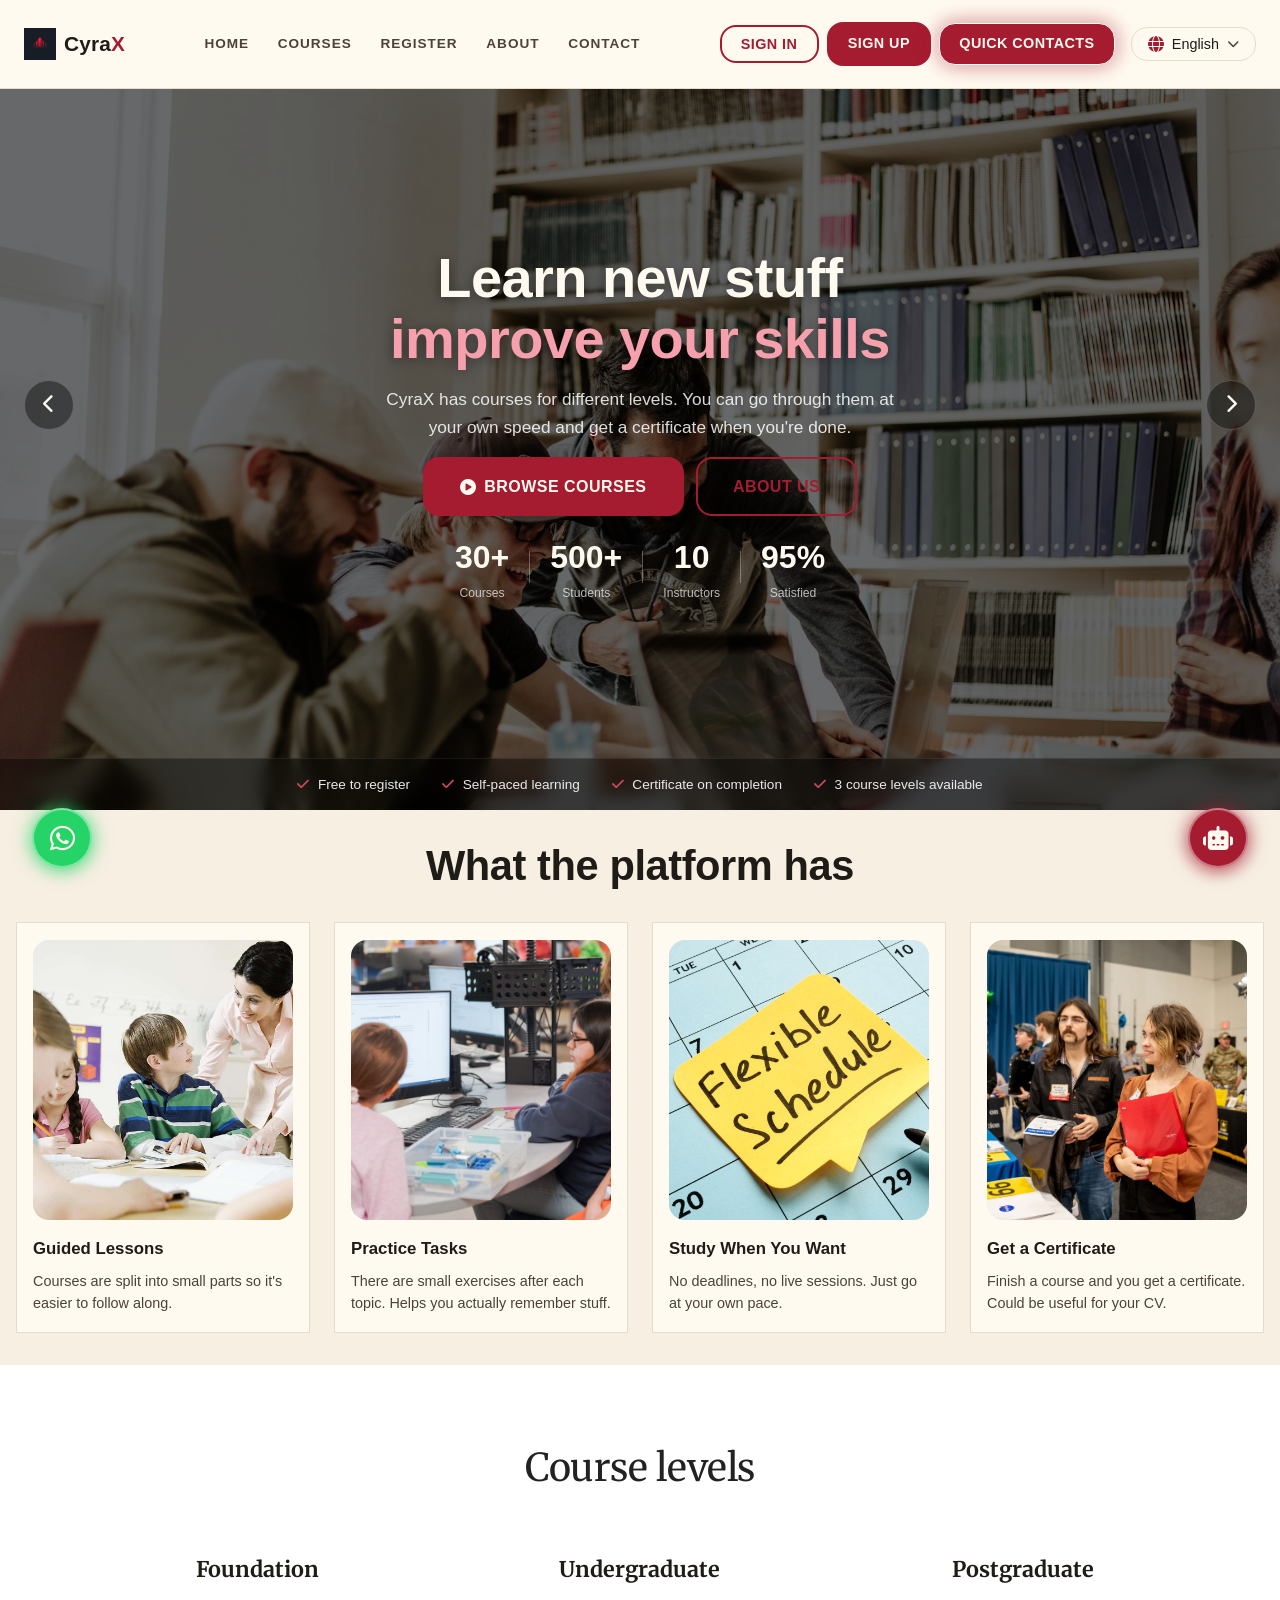
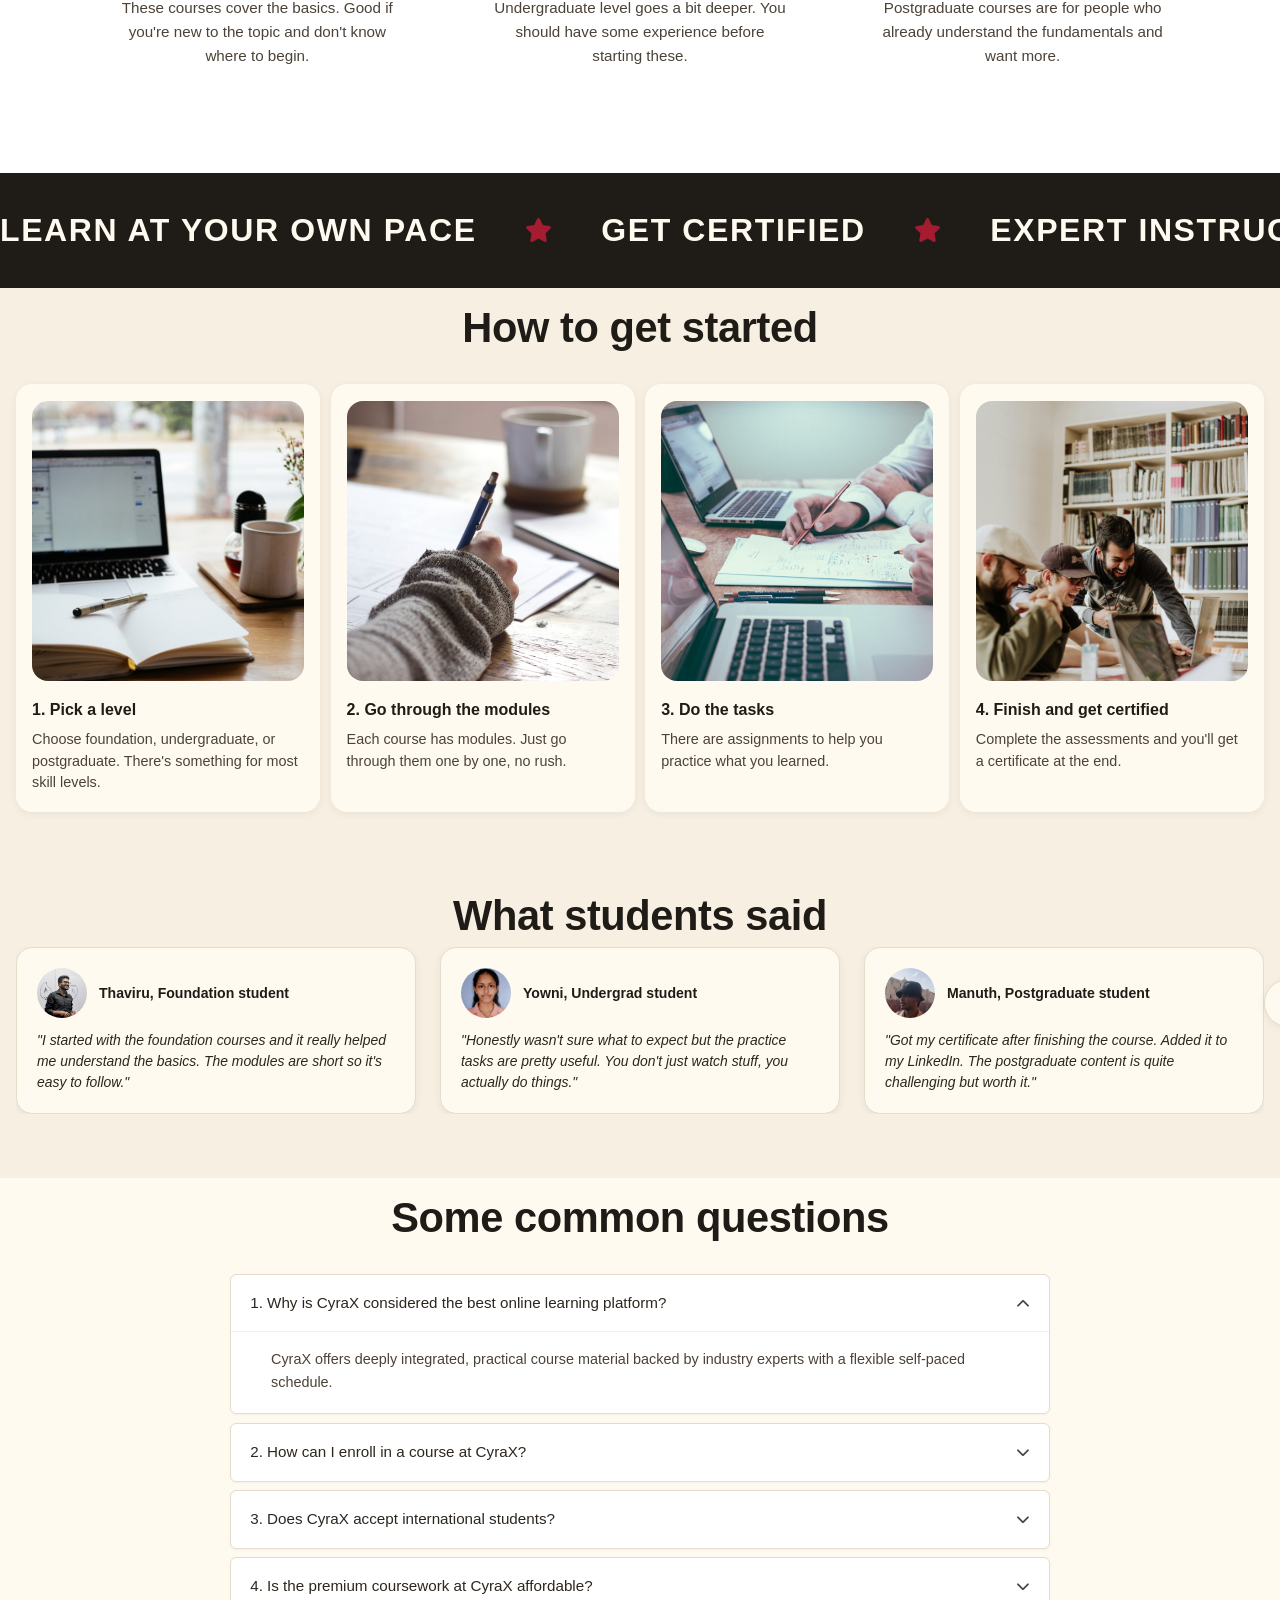
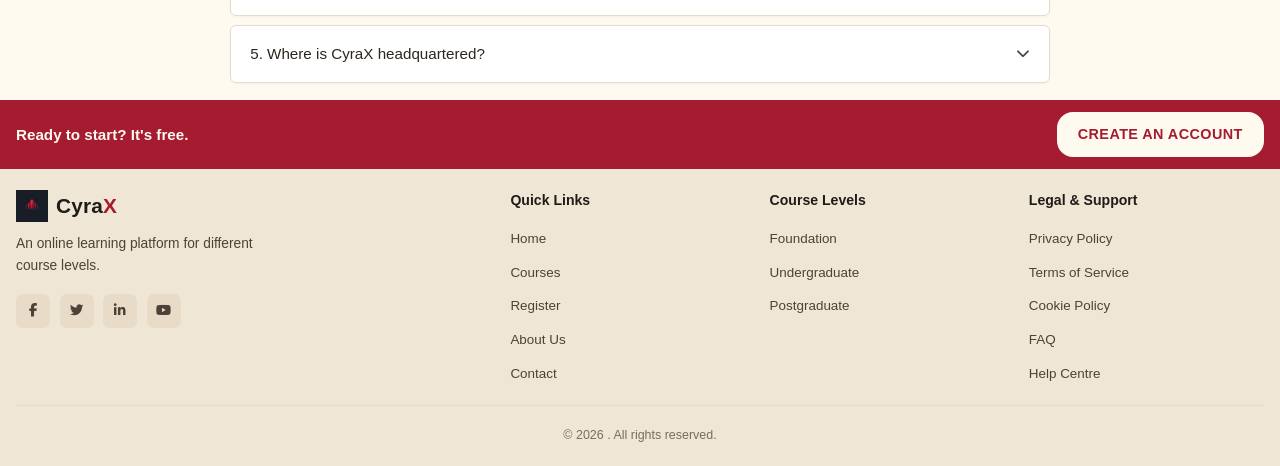
==== index.html @ 79cbbe80 "editing the site" ====
<!DOCTYPE html>
<html lang="en">

<head>
  <meta charset="UTF-8" />
  <meta name="viewport" content="width=device-width, initial-scale=1.0" />
  <title>CyraX Home</title>
  <link rel="icon" type="image/png" href="assets/logo.png" />
  <link rel="stylesheet" href="css/global.css" />
  <link rel="stylesheet" href="css/pages.css" />
  <link rel="stylesheet" href="css/components.css" />
  <link rel="preconnect" href="https://fonts.googleapis.com" />
  <link rel="preconnect" href="https://fonts.gstatic.com" crossorigin />
  <link
    href="https://fonts.googleapis.com/css2?family=Inter:wght@300;400;500;600;700;800&family=Merriweather:wght@400;700;900&display=swap"
    rel="stylesheet" />
  <link rel="stylesheet" href="https://cdnjs.cloudflare.com/ajax/libs/font-awesome/6.5.0/css/all.min.css" />
</head>

<body>


  <header class="crx-navbar" id="navbar">
    <div class="crx-nav-container">
      <a href="index.html" class="crx-nav-logo">
        <span class="crx-logo-icon"><i class="fas fa-graduation-cap"></i></span>
        <span class="crx-logo-text">Cyra<span class="crx-logo-accent">X</span></span>
      </a>
      <nav class="crx-nav-links" id="navLinks">
        <a href="index.html" class="crx-nav-link crx-active">Home</a>
        <div class="crx-nav-dropdown">
          <a href="courses.html" class="crx-nav-link">Courses</a>
          <div class="crx-nav-dropdown-menu" aria-label="Courses menu">
            <a href="courses.html" class="crx-nav-dropdown-item">Data Analytics Foundation</a>
            <a href="courses.html" class="crx-nav-dropdown-item">Programming Basics</a>
            <a href="courses.html" class="crx-nav-dropdown-item">Web Development Essentials</a>
            <a href="courses.html" class="crx-nav-dropdown-item">Database Systems</a>
            <a href="courses.html" class="crx-nav-dropdown-item">Software Engineering</a>
            <a href="courses.html" class="crx-nav-dropdown-item">Machine Learning Fundamentals</a>
            <a href="courses.html" class="crx-nav-dropdown-item">Cloud Computing</a>
            <a href="courses.html" class="crx-nav-dropdown-item">Cybersecurity Principles</a>
            <a href="courses.html" class="crx-nav-dropdown-item">UI/UX Design Basics</a>
            <a href="courses.html" class="crx-nav-dropdown-item">Research Methods</a>
          </div>
        </div>
        <a href="register.html" class="crx-nav-link">Register</a>
        <a href="about.html" class="crx-nav-link">About</a>
        <a href="contact.html" class="crx-nav-link">Contact</a>
      </nav>
      <div class="crx-nav-auth">
        <button class="crx-btn crx-btn-outline" id="signInBtn">Sign In</button>
        <a href="register.html" class="crx-btn crx-btn-primary">Sign Up</a>
        <a href="contact.html" class="crx-btn crx-btn-glow">Quick Contacts</a>
      </div>

      <!-- Language Selector -->
      <div class="crx-language-selector">
        <button class="crx-language-toggle" id="languageToggle" aria-label="Select language">
          <i class="fas fa-globe"></i>
          <span class="crx-language-text">English</span>
          <i class="fas fa-chevron-down"></i>
        </button>
        <div class="crx-language-dropdown" id="languageDropdown">
          <a href="#" class="crx-language-option crx-language-active" data-lang="en">
            <span>English</span>
          </a>
          <a href="#" class="crx-language-option" data-lang="si">
            <span>සිංහල (Sinhala)</span>
          </a>
          <a href="#" class="crx-language-option" data-lang="ta">
            <span>தமிழ் (Tamil)</span>
          </a>
        </div>
      </div>

      <button class="crx-hamburger" id="hamburger" aria-label="Toggle navigation">
        <span></span><span></span><span></span>
      </button>
    </div>
  </header>


  <section class="crx-hero" id="home">
    <div class="crx-hero-carousel" id="heroCarousel">
      <!-- Slide 1 -->
      <div class="crx-hero-slide">
        <div class="crx-hero-banner-photo" aria-label="Students learning banner">
          <img src="assets/hero-students-learning.jpg"
            alt="Students learning together" />
        </div>
        <div class="crx-hero-body">
          <div class="crx-hero-content">
            <h1 class="crx-hero-title">
              Learn new stuff<br />
              <span class="crx-hero-highlight">improve your skills</span>
            </h1>
            <p class="crx-hero-subtitle">
              CyraX has courses for different levels. You can go through them at your own speed and get a certificate
              when
              you're done.
            </p>
            <div class="crx-hero-buttons">
              <a href="courses.html" class="crx-btn crx-btn-primary crx-btn-large">
                <i class="fas fa-play-circle"></i> Browse Courses
              </a>
              <a href="about.html" class="crx-btn crx-btn-outline crx-btn-large">
                About Us
              </a>
            </div>
            <div class="crx-hero-stats">
              <div class="crx-stat-item">
                <strong>30+</strong>
                <span>Courses</span>
              </div>
              <div class="crx-stat-divider"></div>
              <div class="crx-stat-item">
                <strong>500+</strong>
                <span>Students</span>
              </div>
              <div class="crx-stat-divider"></div>
              <div class="crx-stat-item">
                <strong>10</strong>
                <span>Instructors</span>
              </div>
              <div class="crx-stat-divider"></div>
              <div class="crx-stat-item">
                <strong>95%</strong>
                <span>Satisfied</span>
              </div>
            </div>
          </div>
        </div>
      </div>

      <!-- Slide 2 -->
      <div class="crx-hero-slide">
        <div class="crx-hero-banner-photo">
          <img src="assets/hero-students-building.jpg"
            alt="Students building projects" />
        </div>
        <div class="crx-hero-body">
          <div class="crx-hero-content">
            <h1 class="crx-hero-title">
              Master your craft<br />
              <span class="crx-hero-highlight">build your future</span>
            </h1>
            <p class="crx-hero-subtitle">
              Gain practical experience with cutting-edge tools. Join thousands of students building their portfolio
              with CyraX.
            </p>
            <div class="crx-hero-buttons">
              <a href="courses.html" class="crx-btn crx-btn-primary crx-btn-large">
                <i class="fas fa-play-circle"></i> Start Learning
              </a>
            </div>
          </div>
        </div>
      </div>

      <!-- Slide 3 -->
      <div class="crx-hero-slide">
        <div class="crx-hero-banner-photo">
          <img src="assets/hero-students-graduating.jpg"
            alt="Students graduating" />
        </div>
        <div class="crx-hero-body">
          <div class="crx-hero-content">
            <h1 class="crx-hero-title">
              Learn from experts<br />
              <span class="crx-hero-highlight">achieve excellence</span>
            </h1>
            <p class="crx-hero-subtitle">
              Interactive coursework prepared by industry veterans. Push your potential further than you thought
              possible.
            </p>
            <div class="crx-hero-buttons">
              <a href="register.html" class="crx-btn crx-btn-primary crx-btn-large">
                <i class="fas fa-user-plus"></i> Join CyraX
              </a>
            </div>
          </div>
        </div>
      </div>
    </div>

    <!-- Navigation Arrows -->
    <button class="crx-hero-arrow crx-prev" id="heroPrev" aria-label="Previous Slide">
      <i class="fas fa-chevron-left"></i>
    </button>
    <button class="crx-hero-arrow crx-next" id="heroNext" aria-label="Next Slide">
      <i class="fas fa-chevron-right"></i>
    </button>

    <!-- Quick callout bar (Now overlaid on hero) -->
    <div class="crx-callout-bar">
      <span><i class="fas fa-check"></i> Free to register</span>
      <span><i class="fas fa-check"></i> Self-paced learning</span>
      <span><i class="fas fa-check"></i> Certificate on completion</span>
      <span><i class="fas fa-check"></i> 3 course levels available</span>
    </div>
  </section>

  <section class="crx-features-section" id="features">
    <div class="crx-container">
      <div class="crx-section-header">
        <h2 class="crx-section-title">What the platform has</h2>

      </div>
      <div class="crx-features-grid">
        <article class="crx-feature-card">
          <img class="crx-feature-thumb" src="assets\guided_lessons.jpg" alt="Instructor teaching" />

          <h3>Guided Lessons</h3>
          <p>Courses are split into small parts so it's easier to follow along.</p>
        </article>
        <article class="crx-feature-card">
          <img class="crx-feature-thumb" src="assets\hands_on_practice.jpg" alt="Instructor teaching" />

          <h3>Practice Tasks</h3>
          <p>There are small exercises after each topic. Helps you actually remember stuff.</p>
        </article>
        <article class="crx-feature-card">
          <img class="crx-feature-thumb" src="assets\flexible_schedule.jpg" alt="Instructor teaching" />

          <h3>Study When You Want</h3>
          <p>No deadlines, no live sessions. Just go at your own pace.</p>
        </article>
        <article class="crx-feature-card">
          <img class="crx-feature-thumb" src="assets\career_outcomes.jpg" alt="Instructor teaching" />

          <h3>Get a Certificate</h3>
          <p>Finish a course and you get a certificate. Could be useful for your CV.</p>
        </article>
      </div>
    </div>
  </section>

  <!-- Course levels overview -->
  <section class="crx-levels-section" style="background-color: #fff; padding: 5rem 0;">
    <div class="crx-container">
      <h2 class="crx-section-title"
        style="margin-bottom: 4rem; text-align: center; font-family: 'Merriweather', Georgia, serif; font-size: 2.4rem; font-weight: 400; color: #222;">
        Course levels</h2>

      <div class="crx-levels-grid">
        <div class="crx-level-card">
          <h3>Foundation</h3>
          <p>These courses cover the basics. Good if you're new to the topic and don't know where to begin.</p>
        </div>
        <div class="crx-level-card">
          <h3>Undergraduate</h3>
          <p>Undergraduate level goes a bit deeper. You should have some experience before starting these.</p>
        </div>
        <div class="crx-level-card">
          <h3>Postgraduate</h3>
          <p>Postgraduate courses are for people who already understand the fundamentals and want more.</p>
        </div>
      </div>
    </div>
  </section>

  <!-- Marquee transition -->
  <section class="crx-marquee-section">
    <div class="crx-marquee-content">
      <div class="crx-marquee-item">LEARN AT YOUR OWN PACE <i class="fas fa-star"></i></div>
      <div class="crx-marquee-item">GET CERTIFIED <i class="fas fa-star"></i></div>
      <div class="crx-marquee-item">EXPERT INSTRUCTORS <i class="fas fa-star"></i></div>
      <div class="crx-marquee-item">FLEXIBLE LEARNING <i class="fas fa-star"></i></div>
      <!-- Duplicate for infinite scroll -->
      <div class="crx-marquee-item">LEARN AT YOUR OWN PACE <i class="fas fa-star"></i></div>
      <div class="crx-marquee-item">GET CERTIFIED <i class="fas fa-star"></i></div>
      <div class="crx-marquee-item">EXPERT INSTRUCTORS <i class="fas fa-star"></i></div>
      <div class="crx-marquee-item">FLEXIBLE LEARNING <i class="fas fa-star"></i></div>
    </div>
  </section>

  <section class="crx-info-section" id="learning-journey">
    <div class="crx-container">
      <div class="crx-section-header">
        <h2 class="crx-section-title">How to get started</h2>
      </div>
      <div class="crx-info-grid">
        <a href="courses.html" class="crx-info-card" style="text-decoration:none; color:inherit;">
          <img class="crx-feature-thumb"
            src="assets/journey-choose-level.jpg"
            alt="Choosing level" />
          <h3>1. Pick a level</h3>
          <p>Choose foundation, undergraduate, or postgraduate. There's something for most skill levels.</p>
        </a>
        <article class="crx-info-card">
          <img class="crx-feature-thumb"
            src="assets/journey-working-computer.jpg"
            alt="Working on computer" />
          <h3>2. Go through the modules</h3>
          <p>Each course has modules. Just go through them one by one, no rush.</p>
        </article>
        <article class="crx-info-card">
          <img class="crx-feature-thumb"
            src="assets/journey-writing-notes.jpg"
            alt="Writing notes" />
          <h3>3. Do the tasks</h3>
          <p>There are assignments to help you practice what you learned.</p>
        </article>
        <article class="crx-info-card">
          <img class="crx-feature-thumb"
            src="assets/hero-students-learning.jpg"
            alt="Graduation certification" />
          <h3>4. Finish and get certified</h3>
          <p>Complete the assessments and you'll get a certificate at the end.</p>
        </article>
      </div>
    </div>
  </section>

  <!-- Student feedback strip -->
  <section class="crx-feedback-section">
    <div class="crx-container crx-feedback-wrapper">
      <h2 class="crx-section-title">What students said</h2>

      <button class="crx-feedback-next" id="feedbackNext"><i class="fas fa-chevron-right"></i></button>

      <div class="crx-feedback-viewport" id="feedbackViewport">
        <div class="crx-feedback-scroll" id="feedbackScroll">
          <!-- 10 Testimonials -->
          <div class="crx-feedback-card">
            <div class="crx-feedback-header">
              <img class="crx-feedback-avatar" src="assets\student_1.jpeg" alt="Sarah" />
              <span class="crx-feedback-name">Thaviru, Foundation student</span>
            </div>
            <p>"I started with the foundation courses and it really helped me understand the basics. The modules are
              short so it's easy to follow."</p>
          </div>

          <div class="crx-feedback-card">
            <div class="crx-feedback-header">
              <img class="crx-feedback-avatar" src="assets/student_2.jpeg" alt="James" />
              <span class="crx-feedback-name">Yowni, Undergrad student</span>
            </div>
            <p>"Honestly wasn't sure what to expect but the practice tasks are pretty useful. You don't just watch
              stuff, you actually do things."</p>
          </div>

          <div class="crx-feedback-card">
            <div class="crx-feedback-header">
              <img class="crx-feedback-avatar" src="assets/student_3.jpeg" alt="Priya" />
              <span class="crx-feedback-name">Manuth, Postgraduate student</span>
            </div>
            <p>"Got my certificate after finishing the course. Added it to my LinkedIn. The postgraduate content is
              quite challenging but worth it."</p>
          </div>

          <div class="crx-feedback-card">
            <div class="crx-feedback-header">
              <img class="crx-feedback-avatar" src="assets/student_4.png" alt="David" />
              <span class="crx-feedback-name">David, Foundation student</span>
            </div>
            <p>"The UI/UX course was brilliant. The pace was exactly what I needed while working a full-time job."</p>
          </div>

          <div class="crx-feedback-card">
            <div class="crx-feedback-header">
              <img class="crx-feedback-avatar" src="assets/student_5.png" alt="Mei" />
              <span class="crx-feedback-name">Mei, Undergrad student</span>
            </div>
            <p>"I took the Data Structures class to prepare for interviews. The assignments were tough but really made
              the concepts stick."</p>
          </div>

          <div class="crx-feedback-card">
            <div class="crx-feedback-header">
              <img class="crx-feedback-avatar" src="assets/student_6.png" alt="Alex" />
              <span class="crx-feedback-name">Alex, Postgraduate student</span>
            </div>
            <p>"Cloud Computing and DevOps blew me away. Super relevant up-to-date technologies like Docker and
              Kubernetes."</p>
          </div>

          <div class="crx-feedback-card">
            <div class="crx-feedback-header">
              <img class="crx-feedback-avatar" src="assets/student_7.png" alt="Emma" />
              <span class="crx-feedback-name">Emma, Undergrad student</span>
            </div>
            <p>"The Web Development course taught me exactly what I needed to build my own portfolio site from scratch."
            </p>
          </div>

          <div class="crx-feedback-card">
            <div class="crx-feedback-header">
              <img class="crx-feedback-avatar" src="assets/student_8.png" alt="Liam" />
              <span class="crx-feedback-name">Liam, Foundation student</span>
            </div>
            <p>"As a total beginner to programming, the support and clear lesson breakdown helped me tremendously."</p>
          </div>

          <div class="crx-feedback-card">
            <div class="crx-feedback-header">
              <img class="crx-feedback-avatar" src="assets/student_9.png" alt="Aisha" />
              <span class="crx-feedback-name">Aisha, Postgraduate student</span>
            </div>
            <p>"The Cybersecurity Basics course gave me hands-on threat modeling experience that I immediately applied
              at work."</p>
          </div>

          <div class="crx-feedback-card">
            <div class="crx-feedback-header">
              <img class="crx-feedback-avatar" src="assets/student_10.png" alt="Marcus" />
              <span class="crx-feedback-name">Marcus, Undergrad student</span>
            </div>
            <p>"Incredible platform. The lack of strict deadlines meant I could study entirely on my own schedule."</p>
          </div>

        </div>
      </div>
    </div>
  </section>

  <section class="crx-faq-section" id="faq">
    <div class="crx-container">
      <div class="crx-section-header">
        <h2 class="crx-section-title">Some common questions</h2>
      </div>
      <div class="crx-faq-list">
        <details class="crx-faq-item" open>
          <summary><span>1. Why is CyraX considered the best online learning platform?</span></summary>
          <p>CyraX offers deeply integrated, practical course material backed by industry experts with a flexible
            self-paced schedule.</p>
        </details>
        <details class="crx-faq-item">
          <summary><span>2. How can I enroll in a course at CyraX?</span></summary>
          <p>Simply register for a free account, browse our comprehensive course catalog, and click 'Enroll' on any
            course that fits your learning goals.</p>
        </details>
        <details class="crx-faq-item">
          <summary><span>3. Does CyraX accept international students?</span></summary>
          <p>Yes, our platform is fully accessible worldwide. Anyone with an internet connection can join our global
            learning community.</p>
        </details>
        <details class="crx-faq-item">
          <summary><span>4. Is the premium coursework at CyraX affordable?</span></summary>
          <p>We provide a wide range of free foundational courses. Premium advanced tracks are competitively priced to
            ensure accessible education for everyone.</p>
        </details>
        <details class="crx-faq-item">
          <summary><span>5. Where is CyraX headquartered?</span></summary>
          <p>We operate fully remotely with a globally distributed team of instructors to provide 24/7 educational
            support.</p>
        </details>
      </div>
    </div>
  </section>

  <!-- CTA strip before footer -->
  <div class="crx-cta-strip">
    <div class="crx-container">
      <span>Ready to start? It's free.</span>
      <a href="register.html" class="crx-btn crx-btn-primary">Create an account</a>
    </div>
  </div>

  <!--footer-->
  <footer class="crx-footer">
    <div class="crx-footer-container">
      <div class="crx-footer-grid">
        <div class="crx-footer-brand">
          <a href="index.html" class="crx-nav-logo">
            <span class="crx-logo-icon"><i class="fas fa-graduation-cap"></i></span>
            <span class="crx-logo-text">Cyra<span class="crx-logo-accent">X</span></span>
          </a>
          <p>An online learning platform for different course levels.</p>
          <div class="crx-social-links">
            <a href="#" aria-label="Facebook"><i class="fab fa-facebook-f"></i></a>
            <a href="#" aria-label="Twitter"><i class="fab fa-twitter"></i></a>
            <a href="#" aria-label="LinkedIn"><i class="fab fa-linkedin-in"></i></a>
            <a href="#" aria-label="YouTube"><i class="fab fa-youtube"></i></a>
          </div>
        </div>
        <div class="crx-footer-col">
          <h2>Quick Links</h2>
          <ul>
            <li><a href="index.html">Home</a></li>
            <li><a href="courses.html">Courses</a></li>
            <li><a href="register.html">Register</a></li>
            <li><a href="about.html">About Us</a></li>
            <li><a href="contact.html">Contact</a></li>
          </ul>
        </div>
        <div class="crx-footer-col">
          <h2>Course Levels</h2>
          <ul>
            <li><a href="courses.html">Foundation</a></li>
            <li><a href="courses.html">Undergraduate</a></li>
            <li><a href="courses.html">Postgraduate</a></li>
          </ul>
        </div>
        <div class="crx-footer-col">
          <h2>Legal &amp; Support</h2>
          <ul>
            <li><a href="#">Privacy Policy</a></li>
            <li><a href="#">Terms of Service</a></li>
            <li><a href="#">Cookie Policy</a></li>
            <li><a href="#">FAQ</a></li>
            <li><a href="#">Help Centre</a></li>
          </ul>
        </div>
      </div>
      <div class="crx-footer-bottom">
        <p>&copy; 2026 . All rights reserved.</p>
      </div>
    </div>
  </footer>

  <!-- AI Chatbot Button -->
  <button class="crx-chatbot-btn" aria-label="AI Chatbot Assistant">
    <i class="fas fa-robot"></i>
  </button>

  <!-- WhatsApp Button -->
  <a href="https://wa.me/" class="crx-whatsapp-btn" target="_blank" aria-label="Contact via WhatsApp">
    <i class="fab fa-whatsapp"></i>
  </a>

  <script src="js/data.js"></script>
  <script src="js/validation.js"></script>
  <script src="js/ui.js"></script>
</body>

</html>
---- css/global.css ----
:root {
  --primary:       #A51C30;
  --primary-dark:  #8a1528;
  --primary-light: #c94a5e;
  --accent:        #A51C30;
  --accent-dark:   #8a1528;
  --success:       #2d6a4f;
  --warning:       #b87333;
  --danger:        #c0392b;
  --dark:          #1f1b16;
  --dark-2:        #2d261f;
  --mid:           #4c4237;
  --muted:         #7a6d5f;
  --border:        #e6dccb;
  --bg:            #f6efe2;
  --white:         #fffaf0;
  --card-shadow:   0 2px 8px rgba(0,0,0,0.06);
  --card-shadow-hover: 0 6px 20px rgba(0,0,0,0.10);
  --radius:        16px;
  --radius-lg:     20px;
  --font:          'SF Pro Display', 'Helvetica Neue', -apple-system, BlinkMacSystemFont, sans-serif;
  --font-serif:    'SF Pro Display', 'Helvetica Neue', -apple-system, sans-serif;
  --transition:    0.2s ease;
}


*, *::before, *::after {
  box-sizing: border-box;
  margin: 0;
  padding: 0;
}

html {
  scroll-behavior: auto;
  font-size: 16px;
}

body {
  font-family: var(--font);
  background: var(--bg);
  color: var(--dark);
  line-height: 1.6;
  -webkit-font-smoothing: antialiased;
}

a {
  color: inherit;
  text-decoration: none;
}

ul {
  list-style: none;
}

img {
  max-width: 100%;
  display: block;
}

/* ---- Utility ---- */
.crx-container {
  max-width: 1500px;
  margin: 0 auto;
  padding: 0 1rem;
}

.crx-hidden {
  display: none !important;
}


/* ---- Buttons ---- */
.crx-btn {
  display: inline-flex;
  align-items: center;
  gap: 0.5rem;
  padding: 0.55rem 1.2rem;
  border-radius: var(--radius);
  font-size: 0.9rem;
  font-weight: 700;
  cursor: pointer;
  border: 2px solid transparent;
  letter-spacing: 0.03em;
  text-transform: uppercase;
  transition: background var(--transition), color var(--transition),
              border-color var(--transition), transform var(--transition),
              filter var(--transition);
  white-space: nowrap;
}

.crx-btn-primary {
  background: var(--primary);
  color: var(--white);
  border-color: var(--primary);
}

.crx-btn-primary:hover {
  background: var(--primary-dark);
  border-color: var(--primary-dark);
  transform: translateY(-2px);
  filter: brightness(1.1);
}

.crx-btn-primary:disabled {
  background: #ccc;
  border-color: #ccc;
  color: #888;
  cursor: not-allowed;
}

.crx-btn-outline {
  background: transparent;
  color: var(--primary);
  border-color: var(--primary);
}

.crx-btn-outline:hover {
  background: var(--primary);
  color: var(--white);
  transform: translateY(-2px);
}

.crx-btn-glow {
  background: var(--primary); 
  color: var(--white);
  border: 1px solid var(--white);
  box-shadow: 0 0 10px rgba(255, 255, 255, 0.4), 0 0 20px rgba(165, 28, 48, 0.6);
  font-weight: 600;
  transition: all 0.3s ease;
}

.crx-btn-glow:hover {
  background: var(--primary-dark);
  color: var(--white);
  box-shadow: 0 0 15px rgba(255, 255, 255, 0.6), 0 0 30px rgba(165, 28, 48, 0.8);
  transform: translateY(-2px);
}

.crx-btn-large {
  padding: 0.9rem 2.2rem;
  font-size: 1rem;
}

.crx-btn-sm {
  padding: 0.3rem 0.7rem;
  font-size: 0.8rem;
}

.crx-btn-block {
  width: 100%;
  justify-content: center;
}


/* ---- Navigation Bar ---- */
.crx-navbar {
  position: fixed;
  top: 0;
  width: 100%;
  z-index: 1000;
  background: var(--white);
  border-bottom: 1px solid var(--border);
  transition: box-shadow 0.2s ease;
}

.crx-navbar.crx-scrolled {
  box-shadow: 0 2px 8px rgba(0,0,0,0.3);
}

.crx-nav-container {
  max-width: 1500px;
  margin: 0 auto;
  padding: 0 1.5rem;
  height: 88px;
  display: flex;
  align-items: center;
  justify-content: space-between;
  gap: 1rem;
}

.crx-nav-logo {
  display: flex;
  align-items: center;
  gap: 0.5rem;
  font-size: 1.3rem;
  font-weight: 800;
  color: var(--dark);
  font-family: var(--font-serif);
  letter-spacing: 0.01em;
  flex-shrink: 0;
  min-width: fit-content;
}

.crx-logo-icon {
  width: 32px;
  height: 32px;
  background: url('../assets/logo.png') center/cover no-repeat;
  border-radius: 0;
  display: flex;
  align-items: center;
  justify-content: center;
  color: var(--white);
  font-size: 0.9rem;
}

.crx-logo-icon i {
  display: none;
}

.crx-logo-accent {
  color: var(--primary);
}

/* Nav Links - Centered */
.crx-nav-links {
  display: flex;
  align-items: center;
  gap: 0;
  flex: 1;
  justify-content: center;
}

.crx-nav-link {
  padding: 0 0.9rem;
  height: 88px;
  line-height: 88px;
  border-radius: 0;
  font-size: 0.85rem;
  font-weight: 600;
  color: var(--mid);
  text-transform: uppercase;
  letter-spacing: 0.07em;
  border-bottom: 3px solid transparent;
  transition: color var(--transition), border-color var(--transition);
}

.crx-nav-link:hover,
.crx-nav-link.crx-active {
  color: var(--dark);
  border-bottom-color: var(--primary);
  background: transparent;
}

.crx-nav-dropdown {
  position: relative;
}

.crx-nav-dropdown-menu {
  position: absolute;
  top: calc(100% - 2px);
  left: 0;
  min-width: 280px;
  background: var(--white);
  border: 1px solid var(--border);
  border-radius: 10px;
  box-shadow: var(--card-shadow-hover);
  padding: 0.35rem 0;
  opacity: 0;
  transform: translateY(-8px);
  pointer-events: none;
  transition: opacity 0.2s ease, transform 0.2s ease;
  z-index: 1200;
}

.crx-nav-dropdown:hover .crx-nav-dropdown-menu {
  opacity: 1;
  transform: translateY(0);
  pointer-events: auto;
}

.crx-nav-dropdown-item {
  display: block;
  padding: 0.55rem 0.85rem;
  font-size: 0.82rem;
  color: var(--dark-2);
  white-space: nowrap;
}

.crx-nav-dropdown-item:hover {
  background: var(--bg);
  color: var(--primary);
}

/* Nav Auth Buttons - Right Side */
.crx-nav-auth {
  display: flex;
  align-items: center;
  gap: 0.5rem;
  flex-shrink: 0;
  margin-left: auto;
}

/* Hamburger */
.crx-hamburger {
  display: none;
  flex-direction: column;
  gap: 5px;
  background: none;
  border: none;
  cursor: pointer;
  padding: 4px;
  flex-shrink: 0;
}

.crx-hamburger span {
  display: block;
  width: 22px;
  height: 2px;
  background: var(--dark);
  border-radius: 2px;
  transition: var(--transition);
}

/* ---- Hero Section ---- */
.crx-hero,
.crx-horo {
  min-height: 90vh;
  background: var(--dark);
  position: relative;
  overflow: hidden;
  display: flex;
  flex-direction: column;
}

.crx-hero-carousel {
  position: absolute;
  top: 0;
  left: 0;
  right: 0;
  bottom: 0;
  display: flex;
  transition: transform 0.6s cubic-bezier(0.25, 1, 0.5, 1);
  will-change: transform;
  z-index: 0;
}

.crx-hero-slide {
  flex: 0 0 100%;
  width: 100%;
  height: 100%;
  position: relative;
  display: flex;
  flex-direction: column;
}

.crx-hero-slide > * {
  position: relative;
  z-index: 1;
}

.crx-hero-arrow {
  position: absolute;
  top: 50%;
  transform: translateY(-50%);
  width: 50px;
  height: 50px;
  border-radius: 50%;
  background: rgba(0,0,0,0.4);
  color: var(--white);
  border: 1px solid rgba(255,255,255,0.2);
  display: flex;
  align-items: center;
  justify-content: center;
  cursor: pointer;
  z-index: 10;
  font-size: 1.2rem;
  transition: all var(--transition);
}

.crx-hero-arrow:hover {
  background: var(--primary);
  border-color: var(--primary);
  transform: translateY(-50%) scale(1.08);
}

.crx-hero-arrow.crx-prev { left: 1.5rem; }
.crx-hero-arrow.crx-next { right: 1.5rem; }

.crx-hero-body {
  position: relative;
  z-index: 2;
  display: flex;
  align-items: center;
  justify-content: center;
  gap: 2rem;
  flex-wrap: wrap;
  padding: 100px 1rem 60px;
  width: 100%;
  max-width: 1500px;
  margin: auto;
  flex: 1;
  text-align: center;
}

.crx-hero-banner-photo {
  position: absolute;
  inset: 0;
  width: 100%;
  height: 100%;
  z-index: 0;
}

/* Dark overlay over banner image */
.crx-hero-banner-photo::after {
  content: '';
  position: absolute;
  inset: 0;
  background: rgba(0, 0, 0, 0.55);
  z-index: 1;
}

.crx-hero-banner-photo img {
  width: 100%;
  height: 100%;
  object-fit: cover;
  object-position: center 40%;
  display: block;
}

.crx-hero-content {
  flex: 1;
  min-width: 280px;
  max-width: 700px;
  color: var(--white);
  text-align: center;
}

.crx-hero-title {
  font-family: var(--font-serif);
  font-size: clamp(2rem, 4.5vw, 3.5rem);
  font-weight: 700;
  line-height: 1.1;
  margin-bottom: 1rem;
  letter-spacing: -0.01em;
  color: var(--white);
  text-shadow: 0 2px 12px rgba(0,0,0,0.4);
}

.crx-hero-highlight {
  color: #f5a0ac;
}

.crx-hero-subtitle {
  font-size: 1.08rem;
  color: rgba(255,255,255,0.85);
  margin-bottom: 1rem;
  line-height: 1.6;
  max-width: 520px;
  margin-left: auto;
  margin-right: auto;
}

.crx-hero-buttons {
  display: flex;
  gap: 0.75rem;
  flex-wrap: wrap;
  margin-bottom: 1rem;
  justify-content: center;
}

.crx-hero-stats {
  display: flex;
  align-items: center;
  gap: 1.25rem;
  flex-wrap: wrap;
  justify-content: center;
}

.crx-stat-item {
  display: flex;
  flex-direction: column;
  gap: 0.05rem;
}

.crx-stat-item strong {
  font-size: 2rem;
  font-weight: 800;
  color: var(--white);
}

.crx-stat-item span {
  font-size: 0.76rem;
  color: rgba(255,255,255,0.7);
  font-weight: 500;
}

.crx-stat-divider {
  width: 1px;
  height: 32px;
  background: rgba(255,255,255,0.3);
}

/* Hero visual cards */
.crx-hero-visual {
  display: flex;
  flex-direction: column;
  gap: 0.85rem;
  flex-shrink: 0;
}

.crx-hero-card {
  background: var(--white);
  border: 1px solid var(--border);
  border-radius: var(--radius);
  padding: 0.7rem 1rem;
  display: flex;
  align-items: center;
  gap: 0.55rem;
  color: var(--dark);
  font-weight: 600;
  font-size: 0.9rem;
  min-width: 170px;
}

.crx-hero-card:hover {
  background: #f0ede6;
}

.crx-hero-card i {
  font-size: 1.1rem;
  color: var(--primary);
}

/* Floating animation â€” disabled for organic feel */
.crx-floating,
.crx-floating.crx-delay-1,
.crx-floating.crx-delay-2 {
  animation: none;
}

@keyframes float {
  0%, 100% { transform: translateY(0); }
  50%       { transform: translateY(-10px); }
}

/* ---- Page Hero (inner pages) ---- */
.crx-page-hero {
  background: var(--white);
  padding: 120px 1rem 40px;
  text-align: center;
  color: var(--dark);
  border-bottom: none;
}

.crx-page-hero .crx-section-badge {
  background: var(--primary);
  color: var(--white);
}

.crx-page-hero-title {
  font-family: var(--font-serif);
  font-size: clamp(1.8rem, 4vw, 3rem);
  font-weight: 700;
  color: var(--dark);
  margin: 0.4rem 0 0.3rem;
  line-height: 1.1;
}

.crx-page-hero-subtitle {
  font-size: 1rem;
  color: var(--mid);
  max-width: 600px;
  line-height: 1.55;
}

/* ---- Contact section light variant (contact.html) ---- */
.crx-contact-section--light {
  background: var(--bg);
}

.crx-contact-section--light .crx-contact-card {
  background: var(--white);
  border: 1px solid var(--border);
  box-shadow: none;
}

.crx-contact-section--light .crx-contact-card h2,
.crx-contact-section--light .crx-contact-card h4 {
  color: var(--dark);
}

.crx-contact-section--light .crx-contact-card p {
  color: var(--mid);
}

/* override contact icon colors â€” all same */
.crx-contact-section--light .crx-contact-icon {
  background: rgba(165, 28, 48, 0.08);
  color: var(--primary);
}

/* ---- Features Section ---- */
.crx-features-section {
  padding: 2rem 0;
  background: var(--bg);
  border-bottom: none;
}

.crx-features-grid {
  display: grid;
  grid-template-columns: repeat(auto-fit, minmax(240px, 1fr));
  gap: 1.5rem;
}

.crx-feature-card {
  text-align: left;
  padding: 1.1rem 1rem;
  border: 1px solid var(--border);
  background: var(--white);
  display: flex;
  flex-direction: column;
}

.crx-feature-card:hover {
  background: #fbfbfb;
}

/* Thumbnail images for feature cards */
.crx-feature-thumb {
  width: 100%;
  height: 280px;
  object-fit: cover;
  border-radius: var(--radius);
  margin-bottom: 1rem;
}

.crx-feature-icon {
  width: 52px;
  height: 52px;
  background: rgba(45, 106, 111, 0.08);
  border: 1px solid rgba(45, 106, 111, 0.15);
  border-radius: 10px;
  display: flex;
  align-items: center;
  justify-content: center;
  width: 42px;
  height: 42px;
  font-size: 1.15rem;
  color: var(--primary);
  margin-bottom: 0.5rem;
}

.crx-feature-card:nth-child(2) .crx-feature-icon {
  background: rgba(224, 122, 95, 0.08);
  border-color: rgba(224, 122, 95, 0.15);
  color: var(--accent);
}

.crx-feature-card:nth-child(3) .crx-feature-icon {
  background: rgba(106, 159, 107, 0.08);
  border-color: rgba(106, 159, 107, 0.15);
  color: var(--success);
}

.crx-feature-card:nth-child(4) .crx-feature-icon {
  background: rgba(212, 163, 74, 0.08);
  border-color: rgba(212, 163, 74, 0.15);
  color: var(--warning);
}

.crx-feature-card h3 {
  font-size: 1.05rem;
  font-weight: 700;
  margin-bottom: 0.4rem;
  color: var(--dark);
}

.crx-feature-card p {
  font-size: 0.9rem;
  color: var(--mid);
  line-height: 1.55;
}

/* ---- Section Shared Styles ---- */
.crx-section-header {
  text-align: center;
  margin-bottom: 2rem;
}

.crx-section-badge {
  display: inline-block;
  background: var(--primary);
  color: var(--white);
  font-size: 0.72rem;
  font-weight: 700;
  text-transform: uppercase;
  letter-spacing: 0.1em;
  padding: 0.2rem 0.6rem;
  border-radius: 0;
  margin-bottom: 0.5rem;
}

.crx-section-title {
  font-family: var(--font-serif);
  font-size: clamp(1.75rem, 3.5vw, 2.6rem);
  font-weight: 700;
  color: var(--dark);
  margin-bottom: 0.5rem;
  letter-spacing: -0.01em;
  line-height: 1.15;
  text-align: center;
}

.crx-section-subtitle {
  color: var(--mid);
  font-size: 1rem;
  max-width: 600px;
  line-height: 1.6;
}
---- css/pages.css ----
/* ---- Courses Section ---- */
.crx-courses-section {
  padding: 3rem 0 4rem;
  background: var(--bg);
}

/* Filter Bar */
.crx-filter-bar {
  display: flex;
  gap: 0.6rem;
  justify-content: center;
  flex-wrap: wrap;
  margin-bottom: 1rem;
}

.crx-courses-hero-row {
  display: grid;
  grid-template-columns: minmax(170px, 240px) auto minmax(170px, 240px);
  align-items: center;
  gap: 1rem;
}

.crx-courses-topic-bar {
  margin-top: 0.8rem;
  background: var(--dark-2);
  border: 1px solid var(--border);
  border-radius: 10px;
  overflow: hidden;
  padding: 0.55rem 0;
}

.crx-courses-topic-track {
  display: flex;
  width: max-content;
  white-space: nowrap;
  animation: crx-courses-topic-loop 18s linear infinite;
  will-change: transform;
}

.crx-courses-topic-group {
  display: flex;
  align-items: center;
  gap: 1.5rem;
  flex-shrink: 0;
}

.crx-courses-topic-item {
  color: #d8d3c7;
  font-size: 0.9rem;
  font-weight: 700;
  letter-spacing: 0.12em;
  position: relative;
  padding-right: 1.5rem;
}

.crx-courses-topic-item::after {
  content: "•";
  color: var(--primary-light);
  position: absolute;
  right: 0.35rem;
}

@keyframes crx-courses-topic-loop {
  from {
    transform: translateX(0);
  }
  to {
    transform: translateX(-50%);
  }
}

.crx-course-hero-box {
  background: var(--white);
  border: 1px solid var(--border);
  border-radius: var(--radius);
  padding: 0.85rem 0.95rem;
}

.crx-course-hero-box h3 {
  color: var(--dark);
  font-size: 0.95rem;
  margin: 0;
}

.crx-filter-btn {
  display: inline-flex;
  align-items: center;
  gap: 0.35rem;
  padding: 0.4rem 0.9rem;
  border-radius: 4px;
  border: 1px solid var(--border);
  background: var(--white);
  color: var(--mid);
  font-size: 0.86rem;
  font-weight: 600;
  cursor: pointer;
  transition: all var(--transition);
}

.crx-filter-btn:hover {
  border-color: var(--primary);
  color: var(--primary);
}

.crx-filter-btn.crx-active {
  background: var(--primary);
  border-color: var(--primary);
  color: var(--white);
}

/* Loading Spinner */
.crx-loading-spinner {
  text-align: center;
  padding: 2.5rem;
  color: var(--mid);
}

.crx-spinner {
  width: 40px;
  height: 40px;
  border: 3px solid var(--border);
  border-top-color: var(--primary);
  border-radius: 50%;
  animation: spin 0.8s linear infinite;
  margin: 0 auto 0.85rem;
}

@keyframes spin {
  to { transform: rotate(360deg); }
}

/* Course Grid */
.crx-courses-grid {
  display: grid;
  grid-template-columns: repeat(auto-fill, minmax(290px, 1fr));
  gap: 1.5rem;
}

@media (max-width: 900px) {
  .crx-courses-hero-row {
    grid-template-columns: 1fr;
    justify-items: center;
    gap: 0.55rem;
  }

  .crx-course-hero-box {
    width: 100%;
    max-width: 320px;
  }

  .crx-courses-topic-item {
    font-size: 0.78rem;
    letter-spacing: 0.08em;
  }
}

/* Course Card */
.crx-course-card {
  background: var(--white);
  border-radius: var(--radius);
  overflow: hidden;
  border: 1px solid var(--border);
  cursor: pointer;
  display: flex;
  flex-direction: column;
}

.crx-course-card:hover {
  background: #f9f7f2;
}

.crx-course-card-image {
  width: 100%;
  height: 150px;
  position: relative;
  overflow: hidden;
  background: var(--primary);
  color: var(--white);
  font-size: 2.5rem;
  flex-shrink: 0;
}

.crx-course-card-image img {
  position: absolute;
  inset: 0;
  display: block;
  margin: 0;
  width: 100%;
  height: 100%;
  object-fit: cover;
  object-position: center;
}

.crx-course-card-body {
  padding: 0.85rem 0.95rem 0.5rem;
  flex: 1;
  display: flex;
  flex-direction: column;
}

.crx-course-level-badge {
  display: inline-block;
  font-size: 0.7rem;
  font-weight: 700;
  text-transform: none;
  letter-spacing: 0.01em;
  padding: 0.2rem 0.55rem;
  border-radius: 999px;
  margin-bottom: 0.6rem;
}

.crx-badge-foundation     { background: #dceee1; color: #2a6e41; }
.crx-badge-undergraduate  { background: #d6e7ea; color: #1f4f54; }
.crx-badge-postgraduate   { background: #ece4f2; color: #6b3d8a; }

.crx-course-card-title {
  font-size: 1rem;
  font-weight: 700;
  color: var(--dark);
  margin-bottom: 0.4rem;
  line-height: 1.3;
}

.crx-course-card-desc {
  font-size: 0.84rem;
  color: var(--mid);
  line-height: 1.45;
  margin-bottom: 0.55rem;
  flex: 1;
}

.crx-course-meta {
  display: flex;
  gap: 0.85rem;
  font-size: 0.78rem;
  color: var(--muted);
  margin-bottom: 0.6rem;
}

.crx-course-meta span {
  display: flex;
  align-items: center;
  gap: 0.25rem;
}

.crx-course-meta i {
  color: var(--primary);
}

.crx-course-card-footer {
  padding: 0.65rem 1.1rem 1.1rem;
  border-top: 1px solid var(--border);
  display: flex;
  align-items: center;
  justify-content: space-between;
}

.crx-course-instructor {
  display: flex;
  align-items: center;
  gap: 0.45rem;
  font-size: 0.8rem;
  color: var(--mid);
  font-weight: 500;
}

.crx-instructor-avatar {
  width: 26px;
  height: 26px;
  background: var(--primary);
  border-radius: 50%;
  display: flex;
  align-items: center;
  justify-content: center;
  color: var(--white);
  font-size: 0.65rem;
  font-weight: 700;
  flex-shrink: 0;
}

.crx-view-lessons-btn {
  font-size: 0.8rem;
  padding: 0.35rem 0.8rem;
}

/* No results */
.crx-no-results {
  text-align: center;
  padding: 2.5rem;
  color: var(--muted);
  font-size: 0.95rem;
}

.crx-no-results i {
  font-size: 1.8rem;
  display: block;
  margin-bottom: 0.6rem;
  color: var(--border);
}

/* ---- Lesson Viewer Section ---- */
.crx-lesson-section {
  padding: 3rem 0;
  background: #edeae3;
}

.crx-lesson-panel {
  background: var(--white);
  border-radius: var(--radius-lg);
  padding: 1.75rem;
  box-shadow: var(--card-shadow);
  max-width: 780px;
  margin: 0 auto;
}

.crx-lesson-header {
  margin: 1.25rem 0 1.25rem;
}

.crx-lesson-header h2 {
  font-size: 1.4rem;
  font-weight: 800;
  color: var(--dark);
  margin-bottom: 0.4rem;
}

.crx-lesson-header p {
  font-size: 0.88rem;
  color: var(--mid);
}

.crx-lesson-header .crx-lesson-meta {
  display: flex;
  gap: 1rem;
  flex-wrap: wrap;
  margin-top: 0.6rem;
}

.crx-lesson-header .crx-lesson-meta span {
  display: flex;
  align-items: center;
  gap: 0.25rem;
  font-size: 0.83rem;
  color: var(--mid);
  font-weight: 500;
}

.crx-lesson-header .crx-lesson-meta i {
  color: var(--primary);
}

/* Lesson list */
.crx-lesson-list {
  display: flex;
  flex-direction: column;
  gap: 0.5rem;
  counter-reset: lesson-counter;
}

.crx-lesson-item {
  display: flex;
  align-items: center;
  gap: 0.85rem;
  padding: 0.8rem 0.9rem;
  border-radius: 8px;
  border: 1px solid var(--border);
  transition: background var(--transition), border-color var(--transition), transform var(--transition);
  counter-increment: lesson-counter;
  cursor: default;
}

.crx-lesson-item:hover {
  background: rgba(45, 106, 111, 0.04);
  border-color: var(--primary-light);
}

.crx-lesson-number {
  width: 28px;
  height: 28px;
  background: var(--primary);
  color: var(--white);
  border-radius: 7px;
  display: flex;
  align-items: center;
  justify-content: center;
  font-size: 0.78rem;
  font-weight: 700;
  flex-shrink: 0;
}

.crx-lesson-title {
  font-size: 0.92rem;
  font-weight: 500;
  color: var(--dark-2);
}

.crx-lesson-icon {
  margin-left: auto;
  color: var(--muted);
  font-size: 0.82rem;
}

/* ---- About Section ---- */
.crx-about-section {
  padding: 1.25rem 0;
  background: var(--white);
}

.crx-about-grid {
  display: grid;
  grid-template-columns: 1.1fr 0.9fr;
  gap: 1.25rem;
  align-items: center;
}

.crx-about-text .crx-section-title {
  text-align: left;
  margin-bottom: 0.85rem;
}

.crx-about-text p {
  color: var(--mid);
  font-size: 0.95rem;
  line-height: 1.7;
  margin-bottom: 0.85rem;
}

.crx-about-highlights {
  margin-top: 1.25rem;
  display: flex;
  flex-direction: column;
  gap: 0.6rem;
}

.crx-highlight-item {
  display: flex;
  align-items: flex-start;
  gap: 0.65rem;
  font-size: 0.92rem;
  font-weight: 500;
  color: var(--dark-2);
  line-height: 1.55;
}

.crx-highlight-marker {
  min-width: 2rem;
  height: 1.35rem;
  border: 1px solid var(--border);
  border-radius: 999px;
  color: var(--primary);
  font-size: 0.72rem;
  font-weight: 700;
  display: inline-flex;
  align-items: center;
  justify-content: center;
  letter-spacing: 0.04em;
  margin-top: 0.1rem;
}

.crx-about-img-placeholder {
  background: #ddd8d0;
  border-radius: var(--radius-lg);
  height: 340px;
  display: flex;
  flex-direction: column;
  align-items: center;
  justify-content: center;
  gap: 0.85rem;
  color: var(--primary);
}

.crx-about-img-placeholder i {
  font-size: 4rem;
  opacity: 0.4;
}

.crx-about-img-placeholder p {
  font-size: 1rem;
  font-weight: 600;
  color: var(--mid);
}

/* Real about image */
.crx-about-image img {
  width: 100%;
  height: 260px;
  object-fit: cover;
  border-radius: var(--radius);
  box-shadow: none;
}

.crx-about-trust-strip {
  background: #ffffff;
  padding: 2.8rem 0 3rem;
}

.crx-about-trust-text {
  text-align: center;
  color: var(--dark);
  font-size: 1.35rem;
  font-family: var(--font-serif);
  margin-bottom: 1.5rem;
}

.crx-about-trust-logos {
  display: flex;
  justify-content: space-between;
  align-items: center;
  flex-wrap: nowrap;
  gap: 1.25rem;
}

.crx-about-logo {
  display: inline-flex;
  align-items: center;
  gap: 0.35rem;
  color: var(--mid);
  font-weight: 700;
  font-size: 1.2rem;
  letter-spacing: 0.03em;
  line-height: 1;
  white-space: nowrap;
}

.crx-about-logo i {
  font-size: 1.05em;
  opacity: 0.9;
}

@media (max-width: 900px) {
  .crx-about-trust-text {
    font-size: 1.05rem;
    margin-bottom: 1rem;
  }

  .crx-about-trust-logos {
    justify-content: flex-start;
    overflow-x: auto;
    scrollbar-width: thin;
    padding-bottom: 0.2rem;
  }

  .crx-about-logo {
    font-size: 1rem;
  }
}

/* About page feature cards: professional, icon-free presentation */
.crx-features-section-about .crx-features-grid {
  gap: 1rem;
}

.crx-features-section-about .crx-feature-card {
  border-radius: var(--radius);
  box-shadow: var(--card-shadow);
  text-decoration: none;
  color: inherit;
  display: block;
  padding: 1.1rem 1rem 1rem;
  border-top: 3px solid var(--border);
  transition: transform var(--transition), box-shadow var(--transition), border-color var(--transition);
}

.crx-features-section-about .crx-feature-card:hover {
  transform: translateY(-2px);
  box-shadow: var(--card-shadow-hover);
  border-top-color: var(--primary);
}

.crx-features-section-about .crx-feature-icon {
  display: none;
}

.crx-features-section-about .crx-feature-card h3 {
  margin-bottom: 0.5rem;
  font-size: 1rem;
}

.crx-features-section-about .crx-feature-card p {
  margin: 0;
  font-size: 0.9rem;
}

/* ---- Register Page Animated Gallery ---- */
.crx-register-gallery {
  padding: 0 0 1.25rem;
  background: var(--bg);
}

.crx-register-gallery-viewport {
  overflow: hidden;
  border: 1px solid var(--border);
  border-radius: var(--radius);
  background: var(--white);
  padding: 0.6rem;
}

.crx-register-gallery-track {
  display: flex;
  gap: 0.75rem;
  width: max-content;
  animation: crx-register-slide-right 24s linear infinite;
}

.crx-register-gallery-image {
  width: clamp(220px, 26vw, 340px);
  height: 170px;
  object-fit: cover;
  border-radius: 10px;
  flex-shrink: 0;
}

@keyframes crx-register-slide-right {
  from {
    transform: translateX(0);
  }
  to {
    transform: translateX(-50%);
  }
}

@media (max-width: 768px) {
  .crx-register-gallery-image {
    width: 78vw;
    height: 150px;
  }
}

/* ---- Registration Section ---- */
.crx-register-section {
  padding: 1.25rem 0;
  background: var(--bg);
}

.crx-form-wrapper {
  background: var(--white);
  border-radius: var(--radius);
  padding: 1.25rem;
  max-width: 800px;
  margin: 0 auto;
}

.crx-form-rules {
  background: #f5f2eb;
  border: 1px solid var(--border);
  border-radius: 10px;
  padding: 1rem 1rem 0.9rem;
  margin-bottom: 1.2rem;
}

.crx-form-rules h2 {
  font-size: 0.97rem;
  font-weight: 700;
  color: var(--dark);
  display: flex;
  align-items: center;
  gap: 0.4rem;
  margin-bottom: 0.3rem;
}

.crx-form-rules h2 i {
  color: var(--primary);
}

.crx-form-rules p {
  font-size: 0.84rem;
  color: var(--mid);
  margin-bottom: 0.6rem;
}

.crx-rules-list {
  display: grid;
  grid-template-columns: 1fr 1fr;
  gap: 0.4rem 0.85rem;
}

.crx-rules-list li {
  font-size: 0.8rem;
  color: var(--mid);
  display: flex;
  align-items: center;
  gap: 0.4rem;
  line-height: 1.3;
}

.crx-rules-list li i {
  font-size: 0.4rem;
  color: var(--muted);
  transition: color var(--transition);
}

.crx-rules-list li.crx-rule-ok {
  color: #2a6e41;
}

.crx-rules-list li.crx-rule-ok i {
  color: var(--success);
}

/* Form Layout */
.crx-form-row {
  display: grid;
  grid-template-columns: 1fr 1fr;
  gap: 1.1rem;
  margin-bottom: 1.1rem;
}

.crx-form-group {
  display: flex;
  flex-direction: column;
  gap: 0.35rem;
}

.crx-form-group.crx-full-width {
  grid-column: span 2;
}

.crx-form-group.crx-center {
  align-items: center;
}

.crx-form-group label,
.crx-group-label {
  font-size: 0.88rem;
  font-weight: 600;
  color: var(--dark-2);
}

.crx-required {
  color: var(--danger);
  margin-left: 2px;
}

/* Inputs */
.crx-form-group input[type="text"],
.crx-form-group input[type="email"],
.crx-form-group input[type="password"],
.crx-form-group select,
.crx-form-group textarea {
  padding: 0.6rem 0.9rem;
  border: 2px solid var(--border);
  border-radius: 7px;
  font-size: 0.93rem;
  font-family: var(--font);
  color: var(--dark);
  background: var(--white);
  transition: border-color var(--transition), box-shadow var(--transition);
  outline: none;
}

.crx-form-group input:focus,
.crx-form-group select:focus,
.crx-form-group textarea:focus {
  border-color: var(--primary);
  box-shadow: 0 0 0 3px rgba(45, 106, 111, 0.10);
}

.crx-form-group input.crx-valid,
.crx-form-group select.crx-valid,
.crx-form-group textarea.crx-valid {
  border-color: var(--success);
  box-shadow: 0 0 0 3px rgba(106, 159, 107, 0.10);
}

.crx-form-group input.crx-error,
.crx-form-group select.crx-error,
.crx-form-group textarea.crx-error {
  border-color: var(--danger);
  box-shadow: 0 0 0 3px rgba(192, 80, 70, 0.08);
}

.crx-form-group textarea {
  resize: vertical;
  min-height: 90px;
}

.crx-field-hint {
  font-size: 0.76rem;
  color: var(--muted);
  margin-top: -0.1rem;
}

.crx-form-group select {
  cursor: pointer;
  appearance: none;
  background-image: url("data:image/svg+xml,%3Csvg xmlns='http://www.w3.org/2000/svg' width='12' height='12' viewBox='0 0 24 24' fill='none' stroke='%238e8ea0' stroke-width='2'%3E%3Cpolyline points='6 9 12 15 18 9'%3E%3C/polyline%3E%3C/svg%3E");
  background-repeat: no-repeat;
  background-position: right 0.9rem center;
  padding-right: 2.2rem;
}

/* Password wrapper */
.crx-password-wrapper {
  position: relative;
}

.crx-password-wrapper input {
  width: 100%;
  padding-right: 2.5rem;
}

.crx-toggle-password {
  position: absolute;
  right: 0.65rem;
  top: 50%;
  transform: translateY(-50%);
  background: none;
  border: none;
  color: var(--muted);
  cursor: pointer;
  font-size: 0.88rem;
  transition: color var(--transition);
  padding: 0;
  display: flex;
  align-items: center;
}

.crx-toggle-password:hover {
  color: var(--primary);
}

/* Radio buttons */
.crx-radio-group {
  display: flex;
  gap: 1.25rem;
  flex-wrap: wrap;
  padding: 0.4rem 0;
}

.crx-radio-label {
  display: flex;
  align-items: center;
  gap: 0.45rem;
  font-size: 0.9rem;
  color: var(--dark-2);
  cursor: pointer;
  font-weight: 500;
  position: relative;
}

.crx-radio-label input[type="radio"] {
  position: absolute;
  opacity: 0;
  width: 0;
  height: 0;
}

.crx-radio-custom {
  width: 17px;
  height: 17px;
  border: 2px solid var(--border);
  border-radius: 50%;
  flex-shrink: 0;
  transition: border-color var(--transition);
  position: relative;
}

.crx-radio-custom::after {
  content: '';
  position: absolute;
  top: 50%;
  left: 50%;
  transform: translate(-50%, -50%) scale(0);
  width: 7px;
  height: 7px;
  background: var(--primary);
  border-radius: 50%;
  transition: transform var(--transition);
}

.crx-radio-label input[type="radio"]:checked + .crx-radio-custom {
  border-color: var(--primary);
}

.crx-radio-label input[type="radio"]:checked + .crx-radio-custom::after {
  transform: translate(-50%, -50%) scale(1);
}

/* Checkboxes */
.crx-checkbox-group {
  display: flex;
  flex-wrap: wrap;
  gap: 0.65rem 1.25rem;
  padding: 0.4rem 0;
}

.crx-checkbox-label {
  display: flex;
  align-items: center;
  gap: 0.45rem;
  font-size: 0.9rem;
  color: var(--dark-2);
  cursor: pointer;
  font-weight: 500;
  position: relative;
}

.crx-checkbox-label input[type="checkbox"] {
  position: absolute;
  opacity: 0;
  width: 0;
  height: 0;
}

.crx-checkbox-custom {
  width: 17px;
  height: 17px;
  border: 2px solid var(--border);
  border-radius: 4px;
  flex-shrink: 0;
  transition: all var(--transition);
  background: var(--white);
  display: flex;
  align-items: center;
  justify-content: center;
}

.crx-checkbox-custom::after {
  content: '';
  width: 8px;
  height: 4px;
  border-left: 2px solid var(--white);
  border-bottom: 2px solid var(--white);
  transform: rotate(-45deg) scale(0);
  transition: transform var(--transition);
}

.crx-checkbox-label input[type="checkbox"]:checked + .crx-checkbox-custom {
  background: var(--primary);
  border-color: var(--primary);
}

.crx-checkbox-label input[type="checkbox"]:checked + .crx-checkbox-custom::after {
  transform: rotate(-45deg) scale(1);
}

.crx-terms-label {
  font-size: 0.88rem;
  color: var(--mid);
  font-weight: 400;
}

.crx-form-link {
  color: var(--primary);
  font-weight: 600;
}

.crx-form-link:hover {
  text-decoration: underline;
  color: var(--accent);
}

/* Error messages */
.crx-error-msg {
  font-size: 0.78rem;
  color: var(--danger);
  font-weight: 500;
  min-height: 0.9rem;
  display: block;
}

/* Success message */
.crx-form-success {
  background: #dceee1;
  border: 1px solid #a3d4a7;
  border-radius: var(--radius);
  padding: 1.75rem;
  text-align: center;
  color: #2a6e41;
}

.crx-form-success i {
  font-size: 2.5rem;
  display: block;
  margin-bottom: 0.85rem;
  color: var(--success);
}

.crx-form-success h3 {
  font-size: 1.15rem;
  font-weight: 800;
  margin-bottom: 0.4rem;
}

.crx-form-success p {
  font-size: 0.88rem;
}

/* ---- Contact Marquee Transition ---- */
.crx-contact-marquee {
  background: var(--bg);
  border-top: 1px solid var(--border);
  border-bottom: 1px solid var(--border);
  overflow: hidden;
  padding: 0.8rem 0;
}

.crx-contact-marquee-content {
  display: flex;
  width: 200%;
  white-space: nowrap;
  animation: crx-contact-marquee-loop 18s linear infinite;
  will-change: transform;
}

.crx-contact-marquee-group {
  display: flex;
  align-items: center;
  justify-content: space-around;
  width: 50%;
  padding: 0 1rem;
  box-sizing: border-box;
  flex-shrink: 0;
}

.crx-contact-marquee-item {
  display: inline-flex;
  align-items: center;
  gap: 2rem;
  color: var(--dark);
  font-size: 0.88rem;
  font-weight: 700;
  letter-spacing: 0.08em;
}

.crx-contact-marquee-item::after {
  content: "|";
  color: var(--primary);
}

@keyframes crx-contact-marquee-loop {
  from {
    transform: translateX(0);
  }
  to {
    transform: translateX(-50%);
  }
}

/* ---- Contact Section ---- */
.crx-contact-section {
  padding: 3rem 0;
  background: var(--white);
}

.crx-contact-layout {
  display: grid;
  grid-template-columns: minmax(0, 1.35fr) minmax(0, 0.95fr);
  gap: 1.4rem;
  align-items: start;
}

.crx-contact-form-wrapper {
  margin: 0;
}

.crx-contact-form-title {
  font-family: var(--font-serif);
  font-size: 1.5rem;
  font-weight: 700;
  color: var(--dark);
  margin-bottom: 1rem;
}

.crx-contact-side-panel {
  display: flex;
  flex-direction: column;
  gap: 0.9rem;
}

.crx-contact-side-title {
  font-family: var(--font-serif);
  font-size: 1.25rem;
  font-weight: 700;
  color: var(--dark);
}

.crx-contact-side-text {
  color: var(--mid);
  font-size: 0.9rem;
  line-height: 1.55;
}

.crx-contact-section .crx-section-badge {
  background: rgba(255, 255, 255, 0.08);
  color: var(--accent);
}

.crx-contact-section .crx-section-title {
  color: var(--white);
}

.crx-contact-section .crx-section-subtitle {
  color: var(--muted);
}

.crx-contact-grid {
  display: grid;
  grid-template-columns: 1fr;
  gap: 1rem;
  margin-top: 0.4rem;
}

.crx-contact-card {
  background: var(--bg);
  border: 1px solid var(--border);
  border-radius: var(--radius);
  padding: 1.25rem 1.25rem;
  text-align: left;
  transition: background var(--transition), box-shadow var(--transition);
  display: flex;
  align-items: flex-start;
  gap: 0.75rem;
  box-shadow: var(--card-shadow);
}

.crx-contact-card:hover {
  box-shadow: var(--card-shadow-hover);
}


.crx-contact-icon {
  width: 36px;
  height: 36px;
  background: rgba(45, 106, 111, 0.15);
  border-radius: 6px;
  display: flex;
  align-items: center;
  justify-content: center;
  font-size: 0.95rem;
  color: var(--primary-light);
  flex-shrink: 0;
}

.crx-contact-card h2,
.crx-contact-card h4 {
  font-size: 0.9rem;
  font-weight: 700;
  color: var(--dark);
  margin-bottom: 0.2rem;
}

.crx-contact-card p {
  font-size: 0.84rem;
  color: var(--mid);
}

@media (max-width: 960px) {
  .crx-contact-layout {
    grid-template-columns: 1fr;
  }
}

/* ---- Contact Location Section ---- */
.crx-location-section {
  padding: 0 0 3rem;
  background: var(--white);
}

.crx-location-section .crx-section-title {
  text-align: left;
  margin-bottom: 1rem;
}

.crx-location-map-wrap {
  border: 1px solid var(--border);
  border-radius: var(--radius);
  overflow: hidden;
  box-shadow: var(--card-shadow);
  background: var(--bg);
}

.crx-location-map-wrap iframe {
  width: 100%;
  height: 340px;
  border: 0;
  display: block;
}


/* ---- Callout Bar ---- */
.crx-callout-bar {
  position: absolute;
  bottom: 0;
  left: 0;
  width: 100%;
  z-index: 20;
  background: rgba(0, 0, 0, 0.4);
  backdrop-filter: blur(10px);
  -webkit-backdrop-filter: blur(10px);
  border-top: 1px solid rgba(255, 255, 255, 0.08);
  color: rgba(255, 255, 255, 0.9);
  display: flex;
  flex-wrap: wrap;
  gap: 0.5rem 2rem;
  padding: 0.9rem 1rem;
  font-size: 0.85rem;
  font-weight: 500;
  justify-content: center;
}

.crx-callout-bar span i {
  color: var(--primary-light);
  margin-right: 0.3rem;
}
---- css/components.css ----
/* ---- Course Levels Section ---- */
.crx-levels-section {
  padding: 4rem 0;
}

.crx-levels-grid {
  display: grid;
  grid-template-columns: repeat(3, 1fr);
  gap: 3rem;
  max-width: 1100px;
  margin: 0 auto;
}

@media (max-width: 768px) {
  .crx-levels-grid {
    grid-template-columns: 1fr;
    gap: 2.5rem;
  }
}

.crx-level-card {
  position: relative;
  background: transparent;
  border: none;
  border-radius: 0;
  padding: 0 1rem;
  display: flex;
  flex-direction: column;
  align-items: center;
  text-align: center;
  box-shadow: none;
  transition: transform var(--transition);
}

.crx-level-card:hover {
  transform: translateY(-5px);
}

.crx-level-card h3 {
  font-family: 'Merriweather', Georgia, serif;
  font-size: 1.5rem;
  font-weight: 400;
  color: #222;
  margin: 0 0 1rem;
}

.crx-level-card p {
  font-size: 0.95rem;
  color: #444;
  line-height: 1.6;
  flex: 1;
  margin-bottom: 0;
}

/* ---- How to Get Started Section ---- */
.crx-info-section {
  padding: 4rem 0;
  background: var(--white);
  border-bottom: none;
}

.crx-info-grid {
  display: grid;
  grid-template-columns: 1fr 1fr;
  gap: 1rem;
}

.crx-info-card {
  background: var(--white);
  border: none;
  border-radius: var(--radius);
  padding: 1.1rem 1rem;
  display: flex;
  flex-direction: column;
  box-shadow: var(--card-shadow);
  transition: transform var(--transition), box-shadow var(--transition);
}

.crx-info-card:hover {
  transform: translateY(-5px);
  box-shadow: 0 12px 24px rgba(0, 0, 0, 0.12);
}

.crx-info-card h3 {
  font-size: 1rem;
  font-weight: 700;
  color: var(--dark);
  margin-bottom: 0.4rem;
}

.crx-info-card p {
  font-size: 0.9rem;
  color: var(--mid);
  line-height: 1.5;
}


.crx-level-card h3 {
  font-size: 1.35rem;
  font-weight: 700;
  color: var(--dark);
  margin: 0 0 0.5rem;
}

.crx-level-card p {
  font-size: 0.95rem;
  color: var(--mid);
  line-height: 1.6;
  flex: 1;
  margin-bottom: 1.5rem;
}

.crx-level-card:hover {
  transform: translateY(-5px);
  box-shadow: 0 10px 24px rgba(0, 0, 0, 0.08);
}

.crx-text-link {
  font-size: 0.9rem;
  font-weight: 600;
  text-transform: uppercase;
  color: var(--primary);
  text-decoration: none;
  letter-spacing: 0.05em;
  transition: transform var(--transition);
  display: inline-block;
}

.crx-text-link:hover {
  transform: translateX(4px);
}

/* ---- Feedback / Testimonial Section ---- */
.crx-feedback-section {
  padding: 4rem 0;
  background: var(--bg);
  border-top: none;
  border-bottom: none;
}

.crx-feedback-grid {
  display: grid;
  grid-template-columns: repeat(3, 1fr);
  gap: 1rem;
  margin-top: 0.5rem;
}

.crx-feedback-card {
  background: var(--white);
  border: 1px solid var(--border);
  border-radius: var(--radius);
  padding: 1.25rem;
  display: flex;
  flex-direction: column;
  box-shadow: var(--card-shadow);
}

.crx-feedback-header {
  display: flex;
  align-items: center;
  gap: 0.75rem;
  margin-bottom: 0.75rem;
}

.crx-feedback-avatar {
  width: 50px;
  height: 50px;
  border-radius: 50%;
  object-fit: cover;
  flex-shrink: 0;
}

.crx-feedback-name {
  font-size: 0.88rem;
  font-weight: 700;
  color: var(--dark);
}

.crx-feedback-card p {
  font-size: 0.87rem;
  color: var(--dark-2);
  line-height: 1.5;
  font-style: italic;
}

/* ---- CTA Strip ---- */
.crx-cta-strip {
  background: var(--primary);
  padding: 0.75rem 0;
}

.crx-cta-strip .crx-container {
  display: flex;
  align-items: center;
  justify-content: space-between;
  gap: 1rem;
  flex-wrap: wrap;
}

.crx-cta-strip span {
  color: var(--white);
  font-size: 0.95rem;
  font-weight: 600;
}

.crx-cta-strip .crx-btn-primary {
  background: var(--white);
  color: var(--primary);
  border-color: var(--white);
}

.crx-cta-strip .crx-btn-primary:hover {
  background: var(--bg);
  border-color: var(--bg);
}

/* ---- Footer ---- */
.crx-footer {
  background: #f0e6d6;
  color: var(--mid);
  padding: 1.25rem 0 0;
}

.crx-footer-container {
  max-width: 1500px;
  margin: 0 auto;
  padding: 0 1rem;
}

.crx-footer-grid {
  display: grid;
  grid-template-columns: 2fr 1fr 1fr 1fr;
  gap: 1.5rem;
  padding-bottom: 1.25rem;
  border-bottom: 1px solid var(--border);
}

.crx-footer-brand p {
  font-size: 0.86rem;
  line-height: 1.65;
  margin-top: 0.65rem;
  margin-bottom: 1rem;
  max-width: 260px;
}

.crx-social-links {
  display: flex;
  gap: 0.6rem;
}

.crx-social-links a {
  width: 34px;
  height: 34px;
  background: #e8dcc9;
  border-radius: 7px;
  display: flex;
  align-items: center;
  justify-content: center;
  color: var(--mid);
  font-size: 0.84rem;
  transition: background var(--transition), color var(--transition), transform var(--transition);
}

.crx-social-links a:hover {
  background: var(--accent);
  color: var(--white);
  transform: translateY(-2px);
}

.crx-footer-col h2,
.crx-footer-col h4 {
  font-size: 0.88rem;
  font-weight: 700;
  color: var(--dark);
  margin-bottom: 0.85rem;
}

.crx-footer-col ul {
  display: flex;
  flex-direction: column;
  gap: 0.5rem;
}

.crx-footer-col ul li a {
  font-size: 0.84rem;
  color: var(--mid);
  transition: color var(--transition), padding-left var(--transition);
}

.crx-footer-col ul li a:hover {
  color: var(--accent);
  padding-left: 4px;
}

.crx-footer-bottom {
  padding: 1.25rem 0;
  text-align: center;
  font-size: 0.78rem;
  color: var(--muted);
}

/* ---- Modal ---- */
.crx-modal-overlay {
  position: fixed;
  inset: 0;
  background: rgba(26, 26, 46, 0.60);
  backdrop-filter: blur(5px);
  z-index: 2000;
  display: flex;
  align-items: center;
  justify-content: center;
  padding: 1rem;
}

.crx-modal {
  background: var(--white);
  border-radius: var(--radius-lg);
  padding: 2rem;
  max-width: 400px;
  width: 100%;
  position: relative;
  box-shadow: 0 20px 50px rgba(26, 26, 46, 0.25);
  animation: modalIn 0.22s ease;
}

@keyframes modalIn {
  from { opacity: 0; transform: scale(0.96) translateY(8px); }
  to   { opacity: 1; transform: scale(1) translateY(0); }
}

.crx-modal-close {
  position: absolute;
  top: 0.85rem;
  right: 0.85rem;
  background: none;
  border: none;
  font-size: 1rem;
  color: var(--muted);
  cursor: pointer;
  transition: color var(--transition);
  padding: 4px;
}

.crx-modal-close:hover {
  color: var(--dark);
}

.crx-modal-logo {
  display: flex;
  align-items: center;
  gap: 0.45rem;
  font-size: 1.25rem;
  font-weight: 800;
  color: var(--dark);
  margin-bottom: 1rem;
}

.crx-modal-logo i {
  color: var(--primary);
}

.crx-modal h2 {
  font-size: 1.4rem;
  font-weight: 800;
  color: var(--dark);
  margin-bottom: 0.25rem;
}

.crx-modal-subtitle {
  font-size: 0.88rem;
  color: var(--mid);
  margin-bottom: 1.25rem;
}

.crx-modal .crx-form-group {
  margin-bottom: 0.85rem;
}

.crx-modal-footer-text {
  text-align: center;
  font-size: 0.84rem;
  color: var(--mid);
  margin-top: 1rem;
}

/* ---- Home Info Sections ---- */
.crx-info-section {
  padding: 1rem 0;
  background: var(--bg);
}

.crx-info-grid {
  display: grid;
  grid-template-columns: repeat(auto-fit, minmax(220px, 1fr));
  gap: 0.65rem;
}



.crx-faq-section {
  padding: 1rem 0;
  background: var(--white);
}

.crx-faq-list {
  max-width: 820px;
  margin: 0 auto;
  display: flex;
  flex-direction: column;
  gap: 0.45rem;
}

.crx-faq-item {
  border: 1px solid var(--border);
  border-radius: 6px;
  padding: 0;
  background: #ffffff;
  margin-bottom: 0.1rem;
  box-shadow: 0 1px 3px rgba(0,0,0,0.04);
}

.crx-faq-item summary {
  padding: 1rem 1.2rem;
  font-weight: 500;
  color: var(--dark-2);
  cursor: pointer;
  font-size: 0.95rem;
  list-style: none;
  display: flex;
  justify-content: space-between;
  align-items: center;
}

.crx-faq-item summary::-webkit-details-marker {
  display: none;
}

.crx-faq-item summary::after {
  content: '\f078';
  font-family: 'Font Awesome 6 Free';
  font-weight: 900;
  font-size: 0.85rem;
  color: var(--mid);
  transition: transform 0.3s ease;
}

.crx-faq-item[open] summary::after {
  transform: rotate(180deg);
}

.crx-faq-item p {
  padding: 0 1.2rem 1.2rem 2.5rem;
  margin: 0;
  color: var(--mid);
  font-size: 0.9rem;
  line-height: 1.6;
  border-top: 1px solid transparent;
}

.crx-faq-item[open] p {
  border-top-color: var(--bg);
  padding-top: 1rem;
}

/* ---- Responsive Design ---- */
@media (max-width: 1024px) {
  .crx-footer-grid {
    grid-template-columns: 1fr 1fr;
  }

  .crx-about-grid {
    grid-template-columns: 1fr;
    gap: 1.5rem;
  }

  .crx-about-img-placeholder {
    height: 240px;
  }

  .crx-about-image img {
    height: 280px;
    transform: rotate(0.6deg);
  }

  .crx-features-grid {
    grid-template-columns: 1fr 1fr;
  }
}

@media (max-width: 768px) {
  /* Nav */
  .crx-nav-links {
    display: none;
    position: absolute;
    top: 62px;
    left: 0;
    right: 0;
    background: var(--white);
    flex-direction: column;
    padding: 0.85rem 1.25rem;
    border-bottom: 1px solid var(--border);
    gap: 0;
    box-shadow: 0 8px 20px rgba(0,0,0,0.08);
  }

  .crx-nav-links.crx-open {
    display: flex;
  }

  .crx-nav-link {
    padding: 0.65rem 0.4rem;
    border-bottom: 1px solid var(--border);
  }

  .crx-nav-auth {
    display: none;
  }

  .crx-hamburger {
    display: flex;
  }

  /* Hero */
  .crx-hero {
    flex-direction: column;
    text-align: center;
    padding: 82px 1.25rem 2rem;
    gap: 1.5rem;
  }

  .crx-hero-banner-photo {
    height: 170px;
  }

  .crx-hero-content {
    max-width: 100%;
  }

  .crx-hero-buttons {
    justify-content: center;
  }

  .crx-hero-stats {
    justify-content: center;
  }

  .crx-hero-visual {
    flex-direction: row;
    flex-wrap: wrap;
    justify-content: center;
  }

  .crx-hero-card:nth-child(1),
  .crx-hero-card:nth-child(2),
  .crx-hero-card:nth-child(3) {
    transform: none;
  }

  /* Features */
  .crx-features-grid {
    grid-template-columns: 1fr;
  }

  /* Contact */
  .crx-contact-card {
    max-width: 100%;
  }

  /* Form */
  .crx-form-row {
    grid-template-columns: 1fr;
  }

  .crx-form-group.crx-full-width {
    grid-column: span 1;
  }

  .crx-rules-list {
    grid-template-columns: 1fr;
  }

  /* Footer */
  .crx-footer-grid {
    grid-template-columns: 1fr;
    gap: 1.75rem;
  }
}

@media (max-width: 480px) {
  .crx-hero-banner-photo {
    height: 120px;
  }

  .crx-hero-stats {
    gap: 0.85rem;
  }

  .crx-stat-divider {
    display: none;
  }

  .crx-courses-grid {
    grid-template-columns: 1fr;
  }

  .crx-filter-bar {
    gap: 0.4rem;
  }

  .crx-filter-btn {
    padding: 0.4rem 0.8rem;
    font-size: 0.8rem;
  }

  .crx-form-wrapper {
    padding: 1.25rem;
  }

  .crx-radio-group {
    flex-direction: column;
    gap: 0.65rem;
  }
}

/* ---- Marquee Animation ---- */
.crx-marquee-section {
  padding: 2rem 0;
  background: var(--dark);
  color: var(--white);
  overflow: hidden;
  position: relative;
  display: flex;
  align-items: center;
}
.crx-marquee-content {
  display: flex;
  white-space: nowrap;
  animation: scroll-marquee 20s linear infinite;
  gap: 3rem;
  font-size: 2rem;
  font-family: var(--font-serif);
  font-weight: 800;
  letter-spacing: 0.05em;
  text-transform: uppercase;
}
.crx-marquee-item {
  display: flex;
  align-items: center;
  gap: 3rem;
}
.crx-marquee-item i {
  color: var(--primary);
  font-size: 1.5rem;
}
@keyframes scroll-marquee {
  0%   { transform: translateX(0); }
  100% { transform: translateX(-50%); }
}

/* ---- Trending Courses Section ---- */
.crx-trending-section {
  padding: 4rem 0;
  background: var(--bg);
}
.crx-trending-grid {
  display: grid;
  grid-template-columns: repeat(3, 1fr);
  gap: 1.5rem;
}
.crx-trending-col {
  background: #edf2fc;
  border-radius: var(--radius-lg);
  padding: 1.5rem;
  display: flex;
  flex-direction: column;
  gap: 1rem;
}
.crx-trending-col h3 {
  font-size: 1.1rem;
  font-weight: 700;
  color: var(--dark);
  margin-bottom: 0.5rem;
  display: flex;
  align-items: center;
  gap: 0.5rem;
}
.crx-trending-item {
  background: var(--white);
  border-radius: var(--radius);
  padding: 1rem;
  display: flex;
  gap: 1rem;
  align-items: flex-start;
  box-shadow: var(--card-shadow);
  transition: transform var(--transition);
}
.crx-trending-item:hover {
  transform: translateY(-2px);
  box-shadow: var(--card-shadow-hover);
}
.crx-trending-img {
  width: 64px;
  height: 64px;
  border-radius: 8px;
  object-fit: cover;
  flex-shrink: 0;
  background: #ccc;
}
.crx-trending-info {
  flex: 1;
}
.crx-trending-uni {
  font-size: 0.75rem;
  color: var(--mid);
  margin-bottom: 0.2rem;
  display: flex;
  align-items: center;
  gap: 0.3rem;
}
.crx-trending-uni img {
  width: 14px;
  height: 14px;
}
.crx-trending-title {
  font-size: 0.95rem;
  font-weight: 700;
  color: var(--dark);
  line-height: 1.3;
  margin-bottom: 0.3rem;
}
.crx-trending-meta {
  font-size: 0.8rem;
  color: var(--muted);
}
.crx-trending-meta strong {
  color: var(--dark);
}

/* ---- Our Team Section ---- */
.crx-team-section {
  padding: 4rem 0;
  background: var(--white);
  text-align: center;
  overflow: hidden;
}
.crx-team-carousel {
  display: flex;
  gap: 3rem;
  margin-top: 3rem;
  padding: 1rem 0;
  animation: scroll-team 40s linear infinite;
  white-space: nowrap;
}
.crx-team-member {
  display: inline-flex;
  flex-direction: column;
  align-items: center;
  gap: 1rem;
}
.crx-team-img {
  width: 140px;
  height: 140px;
  min-width: 140px;
  min-height: 140px;
  flex-shrink: 0;
  border-radius: 50%;
  object-fit: cover;
  object-position: top;
  filter: grayscale(100%);
  transition: filter var(--transition), transform var(--transition);
  box-shadow: var(--card-shadow);
}
.crx-team-member:hover .crx-team-img {
  filter: grayscale(0%);
  transform: scale(1.05);
}
.crx-team-name {
  font-size: 1rem;
  font-weight: 700;
  color: var(--dark);
  white-space: normal;
  text-align: center;
  line-height: 1.2;
}
@keyframes scroll-team {
  0%   { transform: translateX(0); }
  100% { transform: translateX(calc(-50% - 1.5rem)); }
}

/* ---- Testimonial Carousel Container ---- */
.crx-feedback-wrapper {
  position: relative;
  max-width: 1500px;
  margin: 0 auto;
}
.crx-feedback-viewport {
  overflow: hidden;
}
.crx-feedback-scroll {
  display: flex;
  transition: transform 0.4s ease;
  width: max-content;
}
.crx-feedback-card {
  width: calc((100vw - 2rem) / 3 - 1rem);
  max-width: 480px;
  margin-right: 1.5rem;
  flex-shrink: 0;
}
.crx-feedback-next {
  position: absolute;
  right: -2rem;
  top: 50%;
  transform: translateY(-50%);
  width: 48px;
  height: 48px;
  border-radius: 50%;
  background: var(--white);
  border: 1px solid var(--border);
  box-shadow: var(--card-shadow);
  display: flex;
  align-items: center;
  justify-content: center;
  cursor: pointer;
  z-index: 10;
  font-size: 1.2rem;
  color: var(--primary);
  transition: all var(--transition);
}
.crx-feedback-next:hover {
  background: var(--primary);
  color: var(--white);
  border-color: var(--primary);
}
@media (max-width: 1024px) {
  .crx-feedback-card {
    width: calc(50vw - 2rem);
  }
}
@media (max-width: 768px) {
  .crx-feedback-card {
    width: calc(100vw - 3rem);
  }
  .crx-trending-grid {
    grid-template-columns: 1fr;
  }
}

/* ---- Floating Chatbot Button ---- */
.crx-chatbot-btn {
  position: fixed;
  bottom: 2rem;
  right: 2rem;
  width: 60px;
  height: 60px;
  border-radius: 50%;
  background: var(--primary);
  color: var(--white);
  border: 2px solid rgba(255, 255, 255, 0.4);
  box-shadow: 0 4px 15px rgba(165, 28, 48, 0.4), 0 0 20px rgba(165, 28, 48, 0.6);
  display: flex;
  align-items: center;
  justify-content: center;
  font-size: 1.5rem;
  cursor: pointer;
  z-index: 999;
  animation: crxBounceChat 3s infinite;
  transition: transform var(--transition), box-shadow var(--transition), background var(--transition);
}

.crx-chatbot-btn:hover {
  background: var(--primary-dark);
  box-shadow: 0 6px 20px rgba(165, 28, 48, 0.6), 0 0 30px rgba(165, 28, 48, 0.9);
  animation-play-state: paused;
  transform: scale(1.1);
}

@keyframes crxBounceChat {
  0%, 20%, 50%, 80%, 100% {
    transform: translateY(0);
  }
  40% {
    transform: translateY(-15px);
  }
  60% {
    transform: translateY(-7px);
  }
}

/* ---- Floating WhatsApp Button ---- */
.crx-whatsapp-btn {
  position: fixed;
  bottom: 2rem;
  left: 2rem;
  width: 60px;
  height: 60px;
  border-radius: 50%;
  background: #25D366;
  color: var(--white);
  border: 2px solid rgba(255, 255, 255, 0.4);
  box-shadow: 0 4px 15px rgba(37, 211, 102, 0.4), 0 0 20px rgba(37, 211, 102, 0.6);
  display: flex;
  align-items: center;
  justify-content: center;
  font-size: 1.8rem;
  cursor: pointer;
  z-index: 999;
  animation: crxBounceChat 3s infinite;
  animation-delay: 1.5s;
  transition: transform var(--transition), box-shadow var(--transition), background var(--transition);
}

.crx-whatsapp-btn:hover {
  background: #128C7E;
  box-shadow: 0 6px 20px rgba(37, 211, 102, 0.6), 0 0 30px rgba(37, 211, 102, 0.9);
  animation-play-state: paused;
  transform: scale(1.1);
}

/* ---- Language Selector ---- */
.crx-language-selector {
  position: relative;
  display: flex;
  align-items: center;
  flex-shrink: 0;
  margin-left: auto;
}

.crx-language-toggle {
  display: flex;
  align-items: center;
  gap: 0.5rem;
  background: transparent;
  border: 1px solid var(--border);
  border-radius: var(--radius);
  padding: 0.5rem 1rem;
  cursor: pointer;
  font-size: 0.9rem;
  color: var(--dark);
  transition: all var(--transition);
  white-space: nowrap;
  font-weight: 500;
}

.crx-language-toggle:hover {
  border-color: var(--primary);
  background: rgba(165, 28, 48, 0.05);
}

.crx-language-toggle.crx-active {
  border-color: var(--primary);
  color: var(--primary);
}

.crx-language-toggle i:first-child {
  font-size: 1rem;
  color: var(--primary);
}

.crx-language-toggle i:last-child {
  font-size: 0.75rem;
  color: var(--mid);
  transition: transform var(--transition);
}

.crx-language-toggle.crx-active i:last-child {
  transform: rotate(180deg);
}

.crx-language-text {
  display: inline-block;
}

.crx-language-dropdown {
  position: absolute;
  top: 100%;
  right: 0;
  background: var(--white);
  border: 1px solid var(--border);
  border-radius: var(--radius);
  min-width: 180px;
  margin-top: 0.5rem;
  box-shadow: 0 8px 20px rgba(0, 0, 0, 0.1);
  display: none;
  flex-direction: column;
  z-index: 1000;
  overflow: hidden;
}

.crx-language-dropdown.crx-show {
  display: flex;
}

.crx-language-option {
  padding: 0.8rem 1rem;
  color: var(--dark);
  font-size: 0.9rem;
  text-decoration: none;
  transition: all var(--transition);
  display: flex;
  align-items: center;
  border-bottom: 1px solid var(--border);
  cursor: pointer;
}

.crx-language-option:last-child {
  border-bottom: none;
}

.crx-language-option:hover {
  background: var(--bg);
  color: var(--primary);
  padding-left: 1.5rem;
}

.crx-language-option.crx-language-active {
  background: rgba(165, 28, 48, 0.1);
  color: var(--primary);
  font-weight: 600;
}

.crx-language-option.crx-language-active::before {
  content: '\f05d';
  font-family: 'Font Awesome 6 Free';
  font-weight: 900;
  margin-right: 0.5rem;
  font-size: 0.75rem;
}

/* Hide language selector on mobile */
@media (max-width: 768px) {
  .crx-language-selector {
    display: none;
  }
}
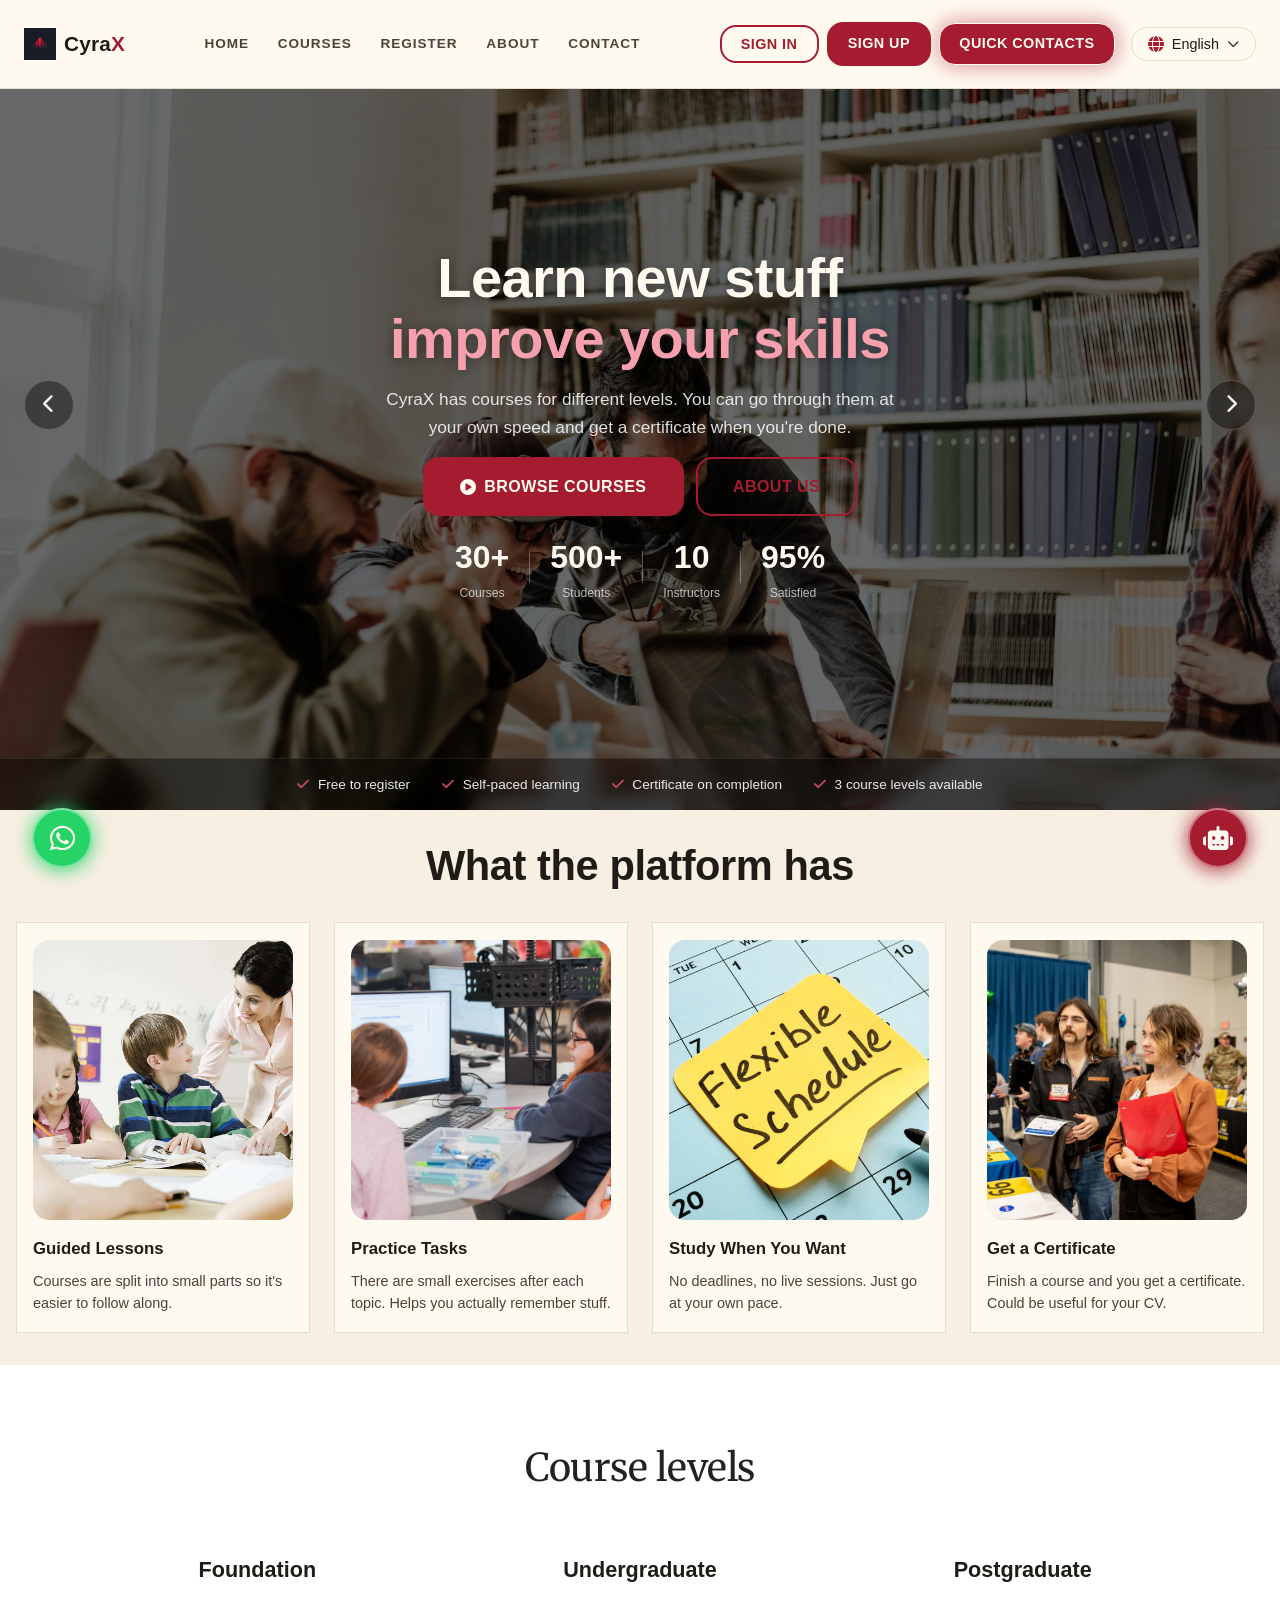
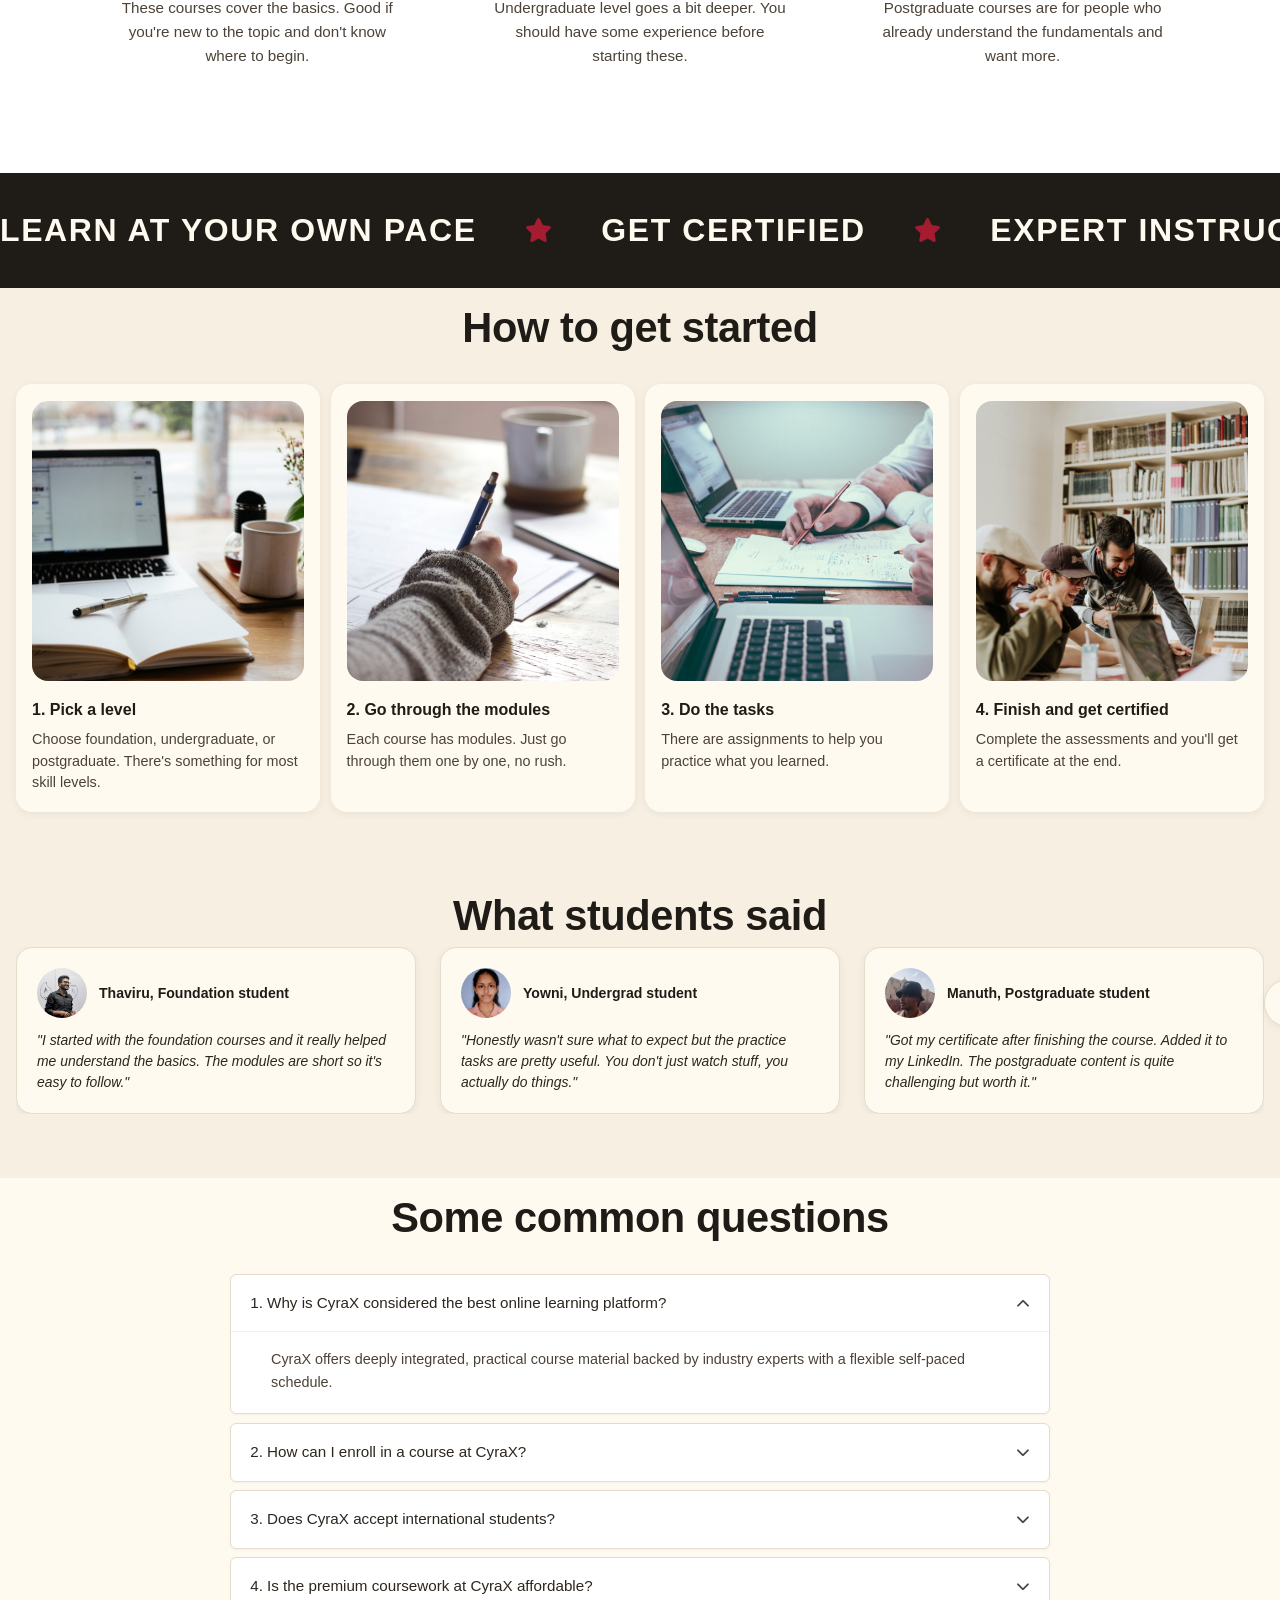
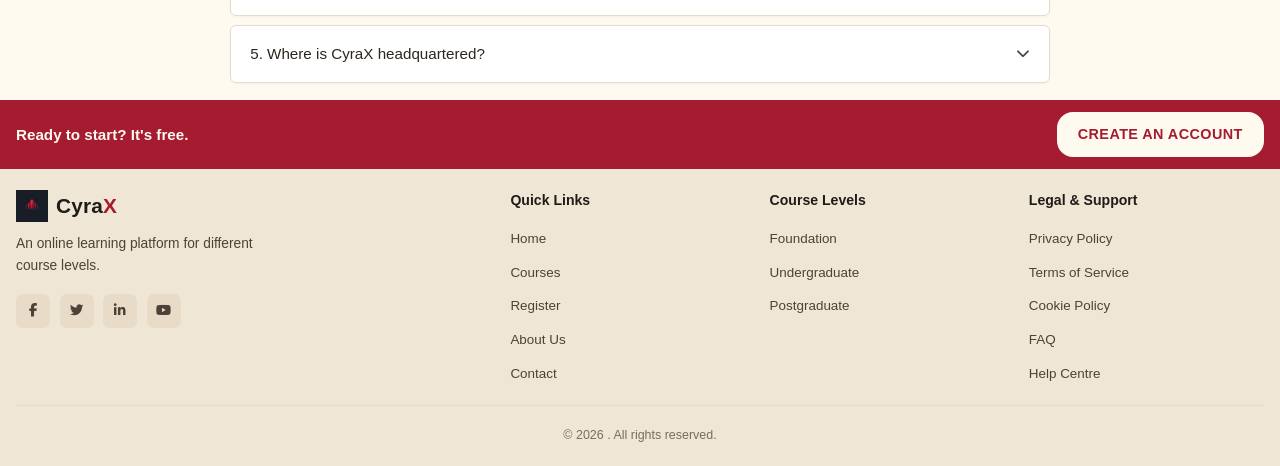
==== commit bffaae2e: "changing the statements in the files" ====
--- a/index.html
+++ b/index.html
@@ -53,7 +53,7 @@
         <a href="contact.html" class="crx-btn crx-btn-glow">Quick Contacts</a>
       </div>
 
-      <!-- Language Selector -->
+<!-- Language Selector -->
       <div class="crx-language-selector">
         <button class="crx-language-toggle" id="languageToggle" aria-label="Select language">
           <i class="fas fa-globe"></i>
@@ -82,7 +82,7 @@
 
   <section class="crx-hero" id="home">
     <div class="crx-hero-carousel" id="heroCarousel">
-      <!-- Slide 1 -->
+<!-- Slide 1 -->
       <div class="crx-hero-slide">
         <div class="crx-hero-banner-photo" aria-label="Students learning banner">
           <img src="assets/hero-students-learning.jpg"
@@ -132,7 +132,7 @@
         </div>
       </div>
 
-      <!-- Slide 2 -->
+<!-- Slide 2 -->
       <div class="crx-hero-slide">
         <div class="crx-hero-banner-photo">
           <img src="assets/hero-students-building.jpg"
@@ -157,7 +157,7 @@
         </div>
       </div>
 
-      <!-- Slide 3 -->
+<!-- Slide 3 -->
       <div class="crx-hero-slide">
         <div class="crx-hero-banner-photo">
           <img src="assets/hero-students-graduating.jpg"
@@ -183,7 +183,7 @@
       </div>
     </div>
 
-    <!-- Navigation Arrows -->
+<!-- Navigation Arrows -->
     <button class="crx-hero-arrow crx-prev" id="heroPrev" aria-label="Previous Slide">
       <i class="fas fa-chevron-left"></i>
     </button>
@@ -191,7 +191,7 @@
       <i class="fas fa-chevron-right"></i>
     </button>
 
-    <!-- Quick callout bar (Now overlaid on hero) -->
+<!-- Quick callout bar (Now overlaid on hero) -->
     <div class="crx-callout-bar">
       <span><i class="fas fa-check"></i> Free to register</span>
       <span><i class="fas fa-check"></i> Self-paced learning</span>
@@ -235,7 +235,7 @@
     </div>
   </section>
 
-  <!-- Course levels overview -->
+<!-- Course levels overview -->
   <section class="crx-levels-section" style="background-color: #fff; padding: 5rem 0;">
     <div class="crx-container">
       <h2 class="crx-section-title"
@@ -259,14 +259,14 @@
     </div>
   </section>
 
-  <!-- Marquee transition -->
+<!-- Marquee transition -->
   <section class="crx-marquee-section">
     <div class="crx-marquee-content">
       <div class="crx-marquee-item">LEARN AT YOUR OWN PACE <i class="fas fa-star"></i></div>
       <div class="crx-marquee-item">GET CERTIFIED <i class="fas fa-star"></i></div>
       <div class="crx-marquee-item">EXPERT INSTRUCTORS <i class="fas fa-star"></i></div>
       <div class="crx-marquee-item">FLEXIBLE LEARNING <i class="fas fa-star"></i></div>
-      <!-- Duplicate for infinite scroll -->
+<!-- Duplicate for infinite scroll -->
       <div class="crx-marquee-item">LEARN AT YOUR OWN PACE <i class="fas fa-star"></i></div>
       <div class="crx-marquee-item">GET CERTIFIED <i class="fas fa-star"></i></div>
       <div class="crx-marquee-item">EXPERT INSTRUCTORS <i class="fas fa-star"></i></div>
@@ -312,7 +312,7 @@
     </div>
   </section>
 
-  <!-- Student feedback strip -->
+<!-- Student feedback strip -->
   <section class="crx-feedback-section">
     <div class="crx-container crx-feedback-wrapper">
       <h2 class="crx-section-title">What students said</h2>
@@ -321,7 +321,7 @@
 
       <div class="crx-feedback-viewport" id="feedbackViewport">
         <div class="crx-feedback-scroll" id="feedbackScroll">
-          <!-- 10 Testimonials -->
+<!-- 10 Testimonials -->
           <div class="crx-feedback-card">
             <div class="crx-feedback-header">
               <img class="crx-feedback-avatar" src="assets\student_1.jpeg" alt="Sarah" />
@@ -449,7 +449,7 @@
     </div>
   </section>
 
-  <!-- CTA strip before footer -->
+<!-- CTA strip before footer -->
   <div class="crx-cta-strip">
     <div class="crx-container">
       <span>Ready to start? It's free.</span>
@@ -457,7 +457,7 @@
     </div>
   </div>
 
-  <!--footer-->
+<!--footer-->
   <footer class="crx-footer">
     <div class="crx-footer-container">
       <div class="crx-footer-grid">
@@ -509,12 +509,12 @@
     </div>
   </footer>
 
-  <!-- AI Chatbot Button -->
+<!-- AI Chatbot Button -->
   <button class="crx-chatbot-btn" aria-label="AI Chatbot Assistant">
     <i class="fas fa-robot"></i>
   </button>
 
-  <!-- WhatsApp Button -->
+<!-- WhatsApp Button -->
   <a href="https://wa.me/" class="crx-whatsapp-btn" target="_blank" aria-label="Contact via WhatsApp">
     <i class="fab fa-whatsapp"></i>
   </a>
--- a/css/global.css
+++ b/css/global.css
@@ -195,7 +195,7 @@
 .crx-logo-icon {
   width: 32px;
   height: 32px;
-  background: url('../assets/logo.png') center/cover no-repeat;
+  background: url('../assets/logo.png') center/contain no-repeat;
   border-radius: 0;
   display: flex;
   align-items: center;
@@ -207,6 +207,8 @@
 .crx-logo-icon i {
   display: none;
 }
+
+
 
 .crx-logo-accent {
   color: var(--primary);
@@ -313,8 +315,7 @@
 }
 
 /* ---- Hero Section ---- */
-.crx-hero,
-.crx-horo {
+.crx-hero {
   min-height: 90vh;
   background: var(--dark);
   position: relative;
--- a/css/pages.css
+++ b/css/pages.css
@@ -129,11 +129,51 @@
   to { transform: rotate(360deg); }
 }
 
+/* Course Grid Wrapper (with Teacher) */
+.crx-courses-grid-wrapper {
+  display: flex;
+  align-items: flex-start;
+  gap: 2rem;
+  position: relative;
+}
+
+/* Teacher Next to Introduction Course */
+.crx-teacher-intro {
+  flex-shrink: 0;
+  width: 140px;
+  animation: crxTeacherIntroWave 3.5s ease-in-out infinite;
+  pointer-events: none;
+  position: sticky;
+  top: 280px;
+  height: fit-content;
+}
+
+.crx-teacher-intro-img {
+  width: 100%;
+  height: auto;
+  display: block;
+  filter: drop-shadow(0 4px 12px rgba(165, 28, 48, 0.25));
+  transform: scaleX(-1);
+}
+
+@keyframes crxTeacherIntroWave {
+  0%, 20%, 50%, 80%, 100% {
+    transform: translateY(0) rotate(0deg);
+  }
+  35% {
+    transform: translateY(-8px) rotate(-2deg);
+  }
+  65% {
+    transform: translateY(-4px) rotate(2deg);
+  }
+}
+
 /* Course Grid */
 .crx-courses-grid {
   display: grid;
   grid-template-columns: repeat(auto-fill, minmax(290px, 1fr));
   gap: 1.5rem;
+  flex: 1;
 }
 
 @media (max-width: 900px) {
@@ -151,6 +191,16 @@
   .crx-courses-topic-item {
     font-size: 0.78rem;
     letter-spacing: 0.08em;
+  }
+
+  .crx-courses-grid-wrapper {
+    flex-direction: column;
+    gap: 1rem;
+    align-items: flex-start;
+  }
+
+  .crx-teacher-intro {
+    width: 110px;
   }
 }
 
@@ -406,6 +456,33 @@
   background: var(--white);
 }
 
+.crx-page-hero-about {
+  position: relative;
+  overflow: hidden;
+  isolation: isolate;
+  padding: 140px 1rem 80px;
+}
+
+.crx-page-hero-about::before {
+  content: "";
+  position: absolute;
+  inset: 0;
+  background-image: url("../assets/hero-students-graduating.jpg");
+  background-size: cover;
+  background-position: center;
+  filter: blur(7px);
+  transform: scale(1.08);
+  z-index: -2;
+}
+
+.crx-page-hero-about::after {
+  content: "";
+  position: absolute;
+  inset: 0;
+  background: rgba(250, 247, 241, 0.78);
+  z-index: -1;
+}
+
 .crx-about-grid {
   display: grid;
   grid-template-columns: 1.1fr 0.9fr;
@@ -528,6 +605,10 @@
 }
 
 @media (max-width: 900px) {
+  .crx-page-hero-about {
+    padding: 128px 1rem 64px;
+  }
+
   .crx-about-trust-text {
     font-size: 1.05rem;
     margin-bottom: 1rem;
@@ -1204,3 +1285,79 @@
   margin-right: 0.3rem;
 }
 
+/* ---- Cartoon Teacher Character (Left side of Courses) ---- */
+.crx-teacher-left {
+  display: flex;
+  justify-content: flex-start;
+  margin-top: -80px;
+  margin-bottom: 0.5rem;
+  pointer-events: none;
+}
+
+.crx-teacher-left-img {
+  width: 150px;
+  height: auto;
+  transform: scaleX(-1);
+  filter: drop-shadow(0 4px 8px rgba(165, 28, 48, 0.2));
+  animation: crxTeacherWave 3s ease-in-out infinite;
+}
+
+@keyframes crxTeacherWave {
+  0%, 20%, 50%, 80%, 100% {
+    transform: scaleX(-1) translateY(0);
+  }
+  40% {
+    transform: scaleX(-1) translateY(-6px);
+  }
+  60% {
+    transform: scaleX(-1) translateY(-3px);
+  }
+}
+
+/* ---- Cartoon Teacher Character (Chatbot companion - Right Side) ---- */
+.crx-teacher-character {
+  position: fixed;
+  bottom: 2rem;
+  right: 7.5rem;
+  width: 100px;
+  height: auto;
+  z-index: 998;
+  animation: crxTeacherBounce 3s infinite;
+  pointer-events: none;
+}
+
+.crx-teacher-img {
+  width: 100%;
+  height: auto;
+  display: block;
+  filter: drop-shadow(0 4px 8px rgba(165, 28, 48, 0.2));
+}
+
+@keyframes crxTeacherBounce {
+  0%, 20%, 50%, 80%, 100% {
+    transform: translateY(0);
+  }
+  40% {
+    transform: translateY(-8px);
+  }
+  60% {
+    transform: translateY(-4px);
+  }
+}
+
+@media (max-width: 900px) {
+  .crx-teacher-left {
+    margin-top: -60px;
+  }
+
+  .crx-teacher-left-img {
+    width: 120px;
+  }
+
+  .crx-teacher-character {
+    width: 75px;
+    bottom: 1.8rem;
+    right: 6.5rem;
+  }
+}
+
--- a/css/components.css
+++ b/css/components.css
@@ -32,27 +32,7 @@
   transition: transform var(--transition);
 }
 
-.crx-level-card:hover {
-  transform: translateY(-5px);
-}
-
-.crx-level-card h3 {
-  font-family: 'Merriweather', Georgia, serif;
-  font-size: 1.5rem;
-  font-weight: 400;
-  color: #222;
-  margin: 0 0 1rem;
-}
-
-.crx-level-card p {
-  font-size: 0.95rem;
-  color: #444;
-  line-height: 1.6;
-  flex: 1;
-  margin-bottom: 0;
-}
-
-/* ---- How to Get Started Section ---- */
+/* How to Get Started Section*/
 .crx-info-section {
   padding: 4rem 0;
   background: var(--white);
@@ -488,7 +468,7 @@
 }
 
 @media (max-width: 768px) {
-  /* Nav */
+/* Nav */
   .crx-nav-links {
     display: none;
     position: absolute;
@@ -520,7 +500,7 @@
     display: flex;
   }
 
-  /* Hero */
+/* Hero */
   .crx-hero {
     flex-direction: column;
     text-align: center;
@@ -556,17 +536,17 @@
     transform: none;
   }
 
-  /* Features */
+/* Features */
   .crx-features-grid {
     grid-template-columns: 1fr;
   }
 
-  /* Contact */
+/* Contact */
   .crx-contact-card {
     max-width: 100%;
   }
 
-  /* Form */
+/* Form */
   .crx-form-row {
     grid-template-columns: 1fr;
   }
@@ -579,7 +559,7 @@
     grid-template-columns: 1fr;
   }
 
-  /* Footer */
+/* Footer */
   .crx-footer-grid {
     grid-template-columns: 1fr;
     gap: 1.75rem;
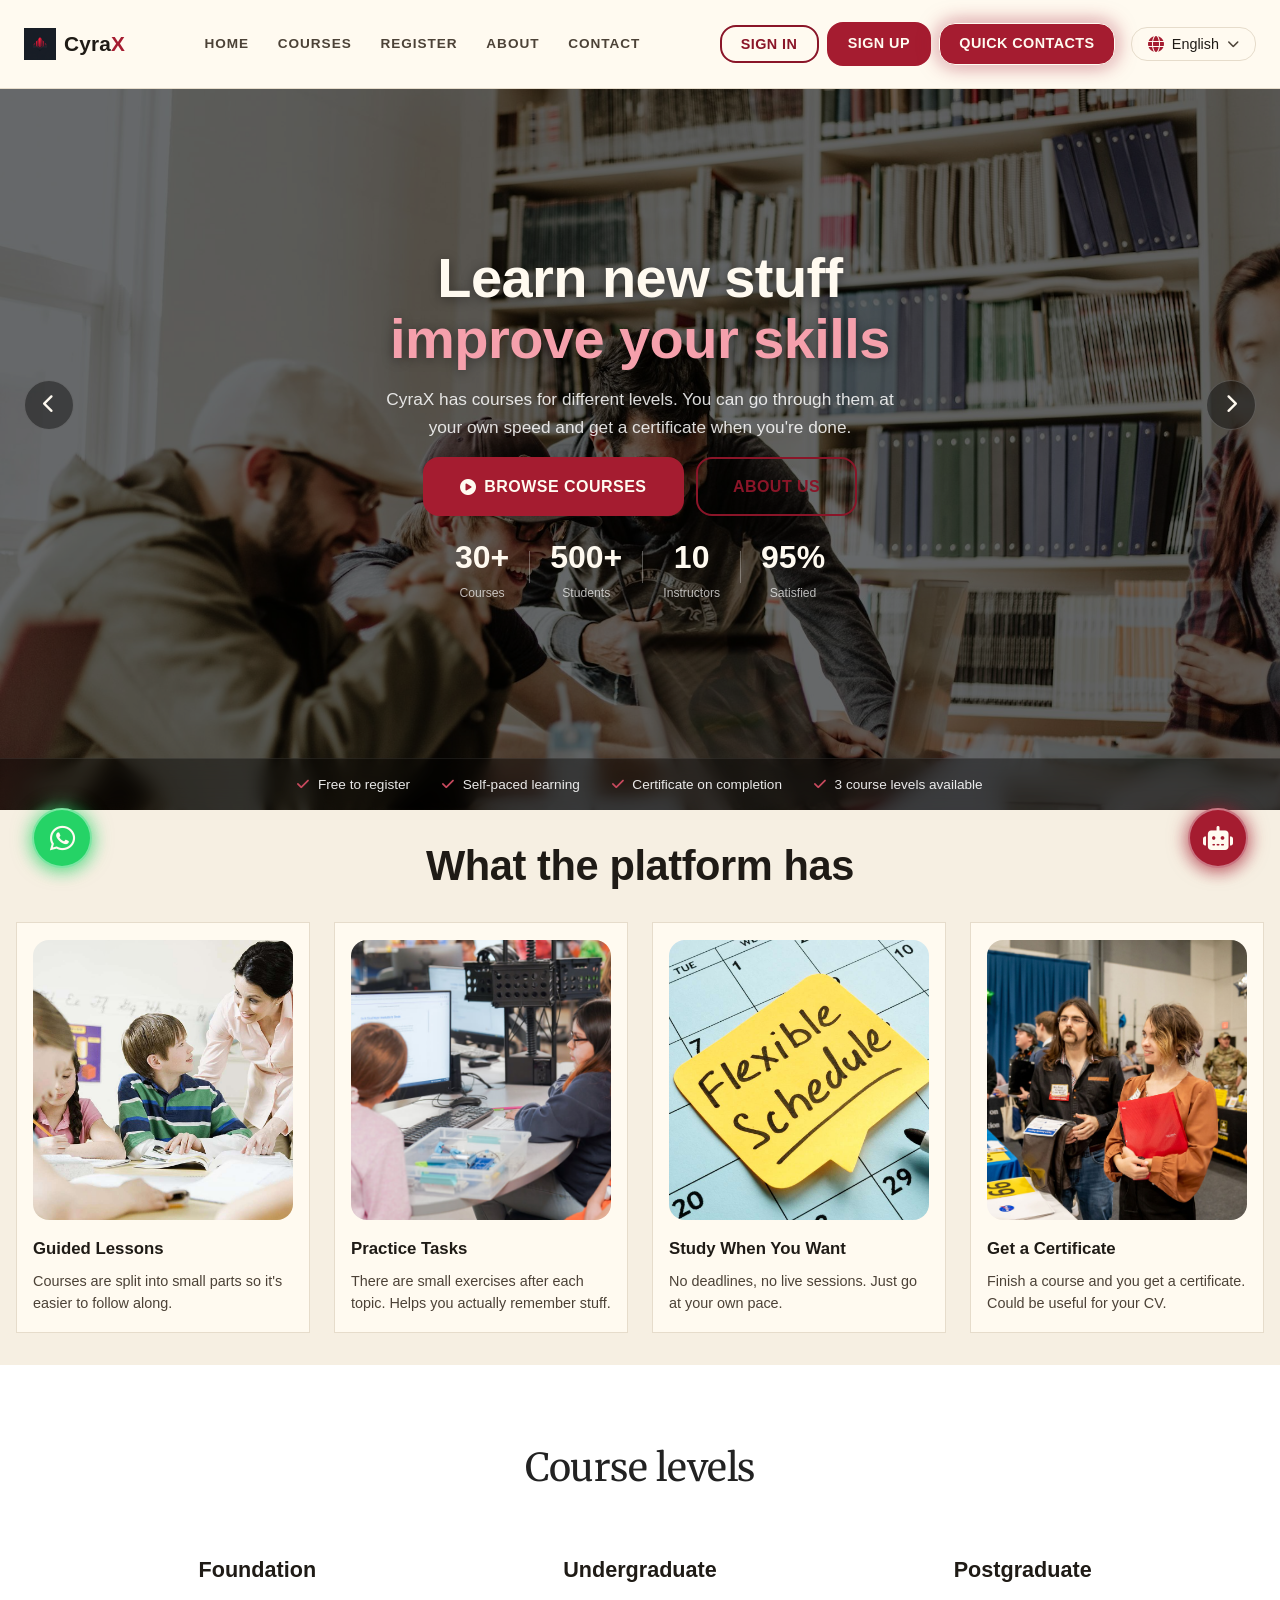
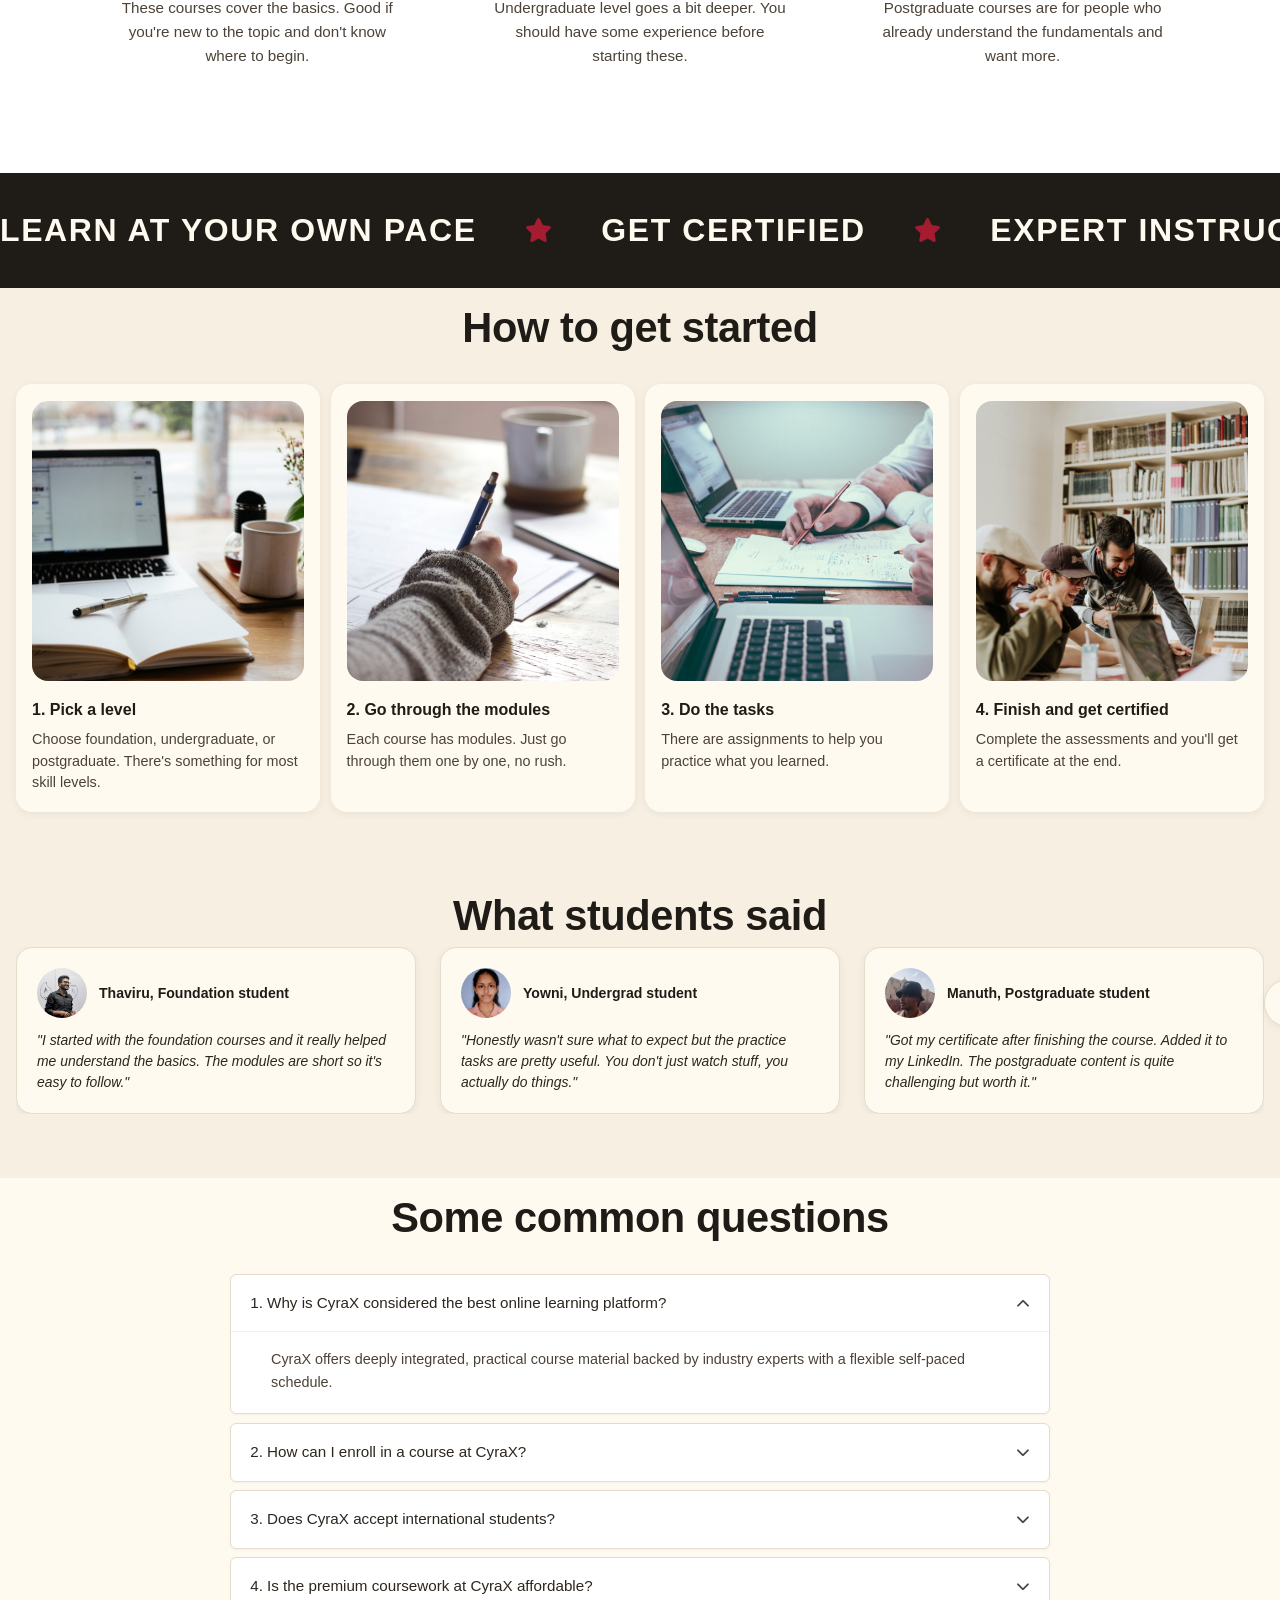
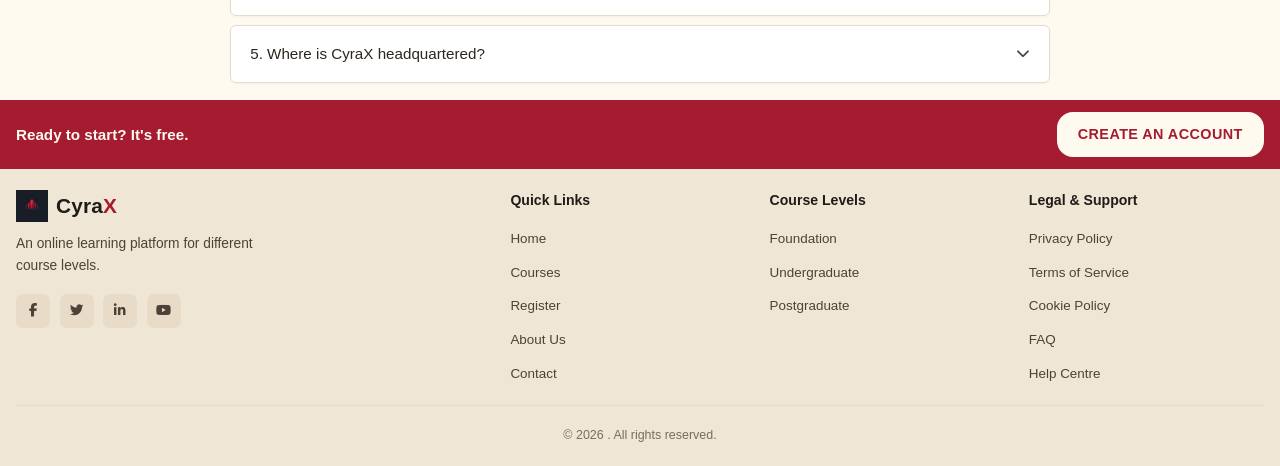
==== commit cc3d9b0e: "edits" ====
--- a/index.html
+++ b/index.html
@@ -30,7 +30,7 @@
         <a href="index.html" class="crx-nav-link crx-active">Home</a>
         <div class="crx-nav-dropdown">
           <a href="courses.html" class="crx-nav-link">Courses</a>
-          <div class="crx-nav-dropdown-menu" aria-label="Courses menu">
+          <div class="crx-nav-dropdown-menu">
             <a href="courses.html" class="crx-nav-dropdown-item">Data Analytics Foundation</a>
             <a href="courses.html" class="crx-nav-dropdown-item">Programming Basics</a>
             <a href="courses.html" class="crx-nav-dropdown-item">Web Development Essentials</a>
@@ -84,7 +84,7 @@
     <div class="crx-hero-carousel" id="heroCarousel">
 <!-- Slide 1 -->
       <div class="crx-hero-slide">
-        <div class="crx-hero-banner-photo" aria-label="Students learning banner">
+        <div class="crx-hero-banner-photo">
           <img src="assets/hero-students-learning.jpg"
             alt="Students learning together" />
         </div>
@@ -317,7 +317,7 @@
     <div class="crx-container crx-feedback-wrapper">
       <h2 class="crx-section-title">What students said</h2>
 
-      <button class="crx-feedback-next" id="feedbackNext"><i class="fas fa-chevron-right"></i></button>
+      <button class="crx-feedback-next" id="feedbackNext" aria-label="Next testimonial"><i class="fas fa-chevron-right"></i></button>
 
       <div class="crx-feedback-viewport" id="feedbackViewport">
         <div class="crx-feedback-scroll" id="feedbackScroll">
--- a/css/global.css
+++ b/css/global.css
@@ -111,8 +111,8 @@
 
 .crx-btn-outline {
   background: transparent;
-  color: var(--primary);
-  border-color: var(--primary);
+  color: var(--primary-dark);
+  border-color: var(--primary-dark);
 }
 
 .crx-btn-outline:hover {
--- a/css/components.css
+++ b/css/components.css
@@ -804,7 +804,7 @@
   cursor: pointer;
   z-index: 10;
   font-size: 1.2rem;
-  color: var(--primary);
+  color: var(--primary-dark);
   transition: all var(--transition);
 }
 .crx-feedback-next:hover {
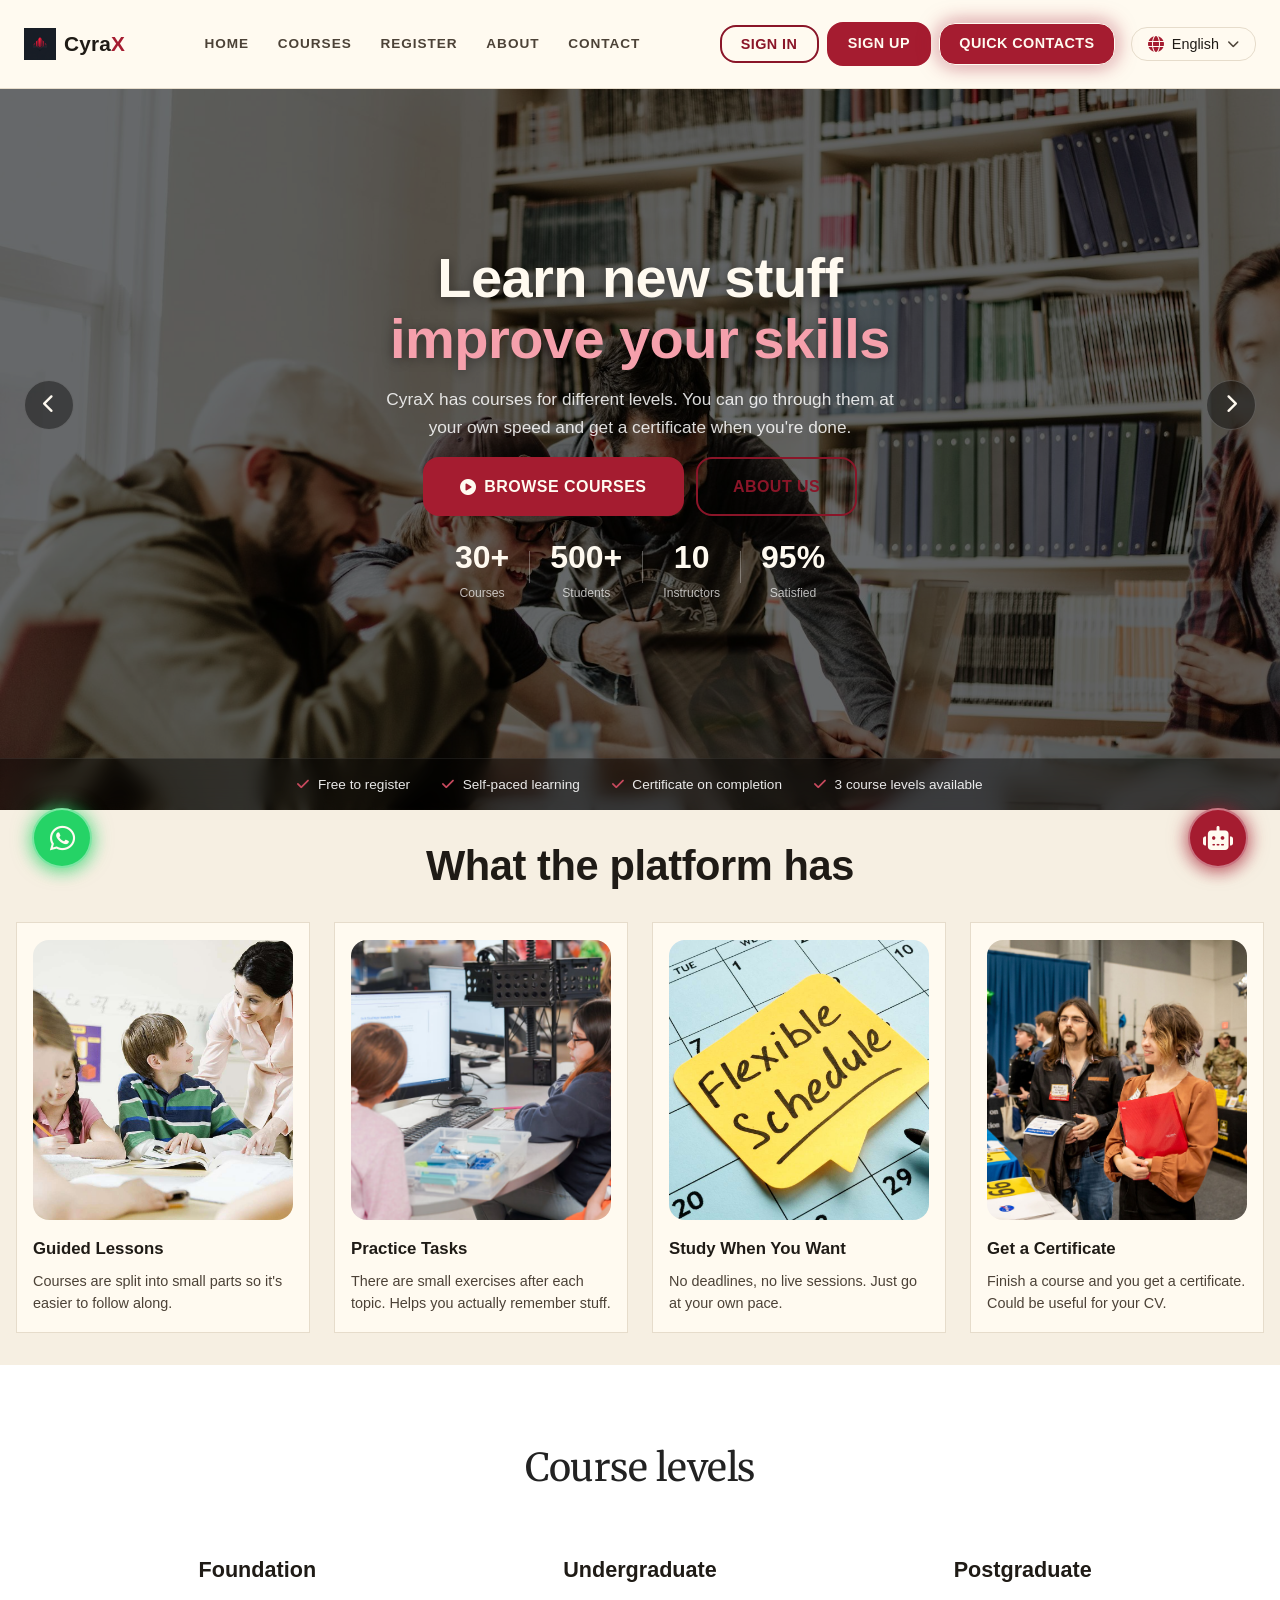
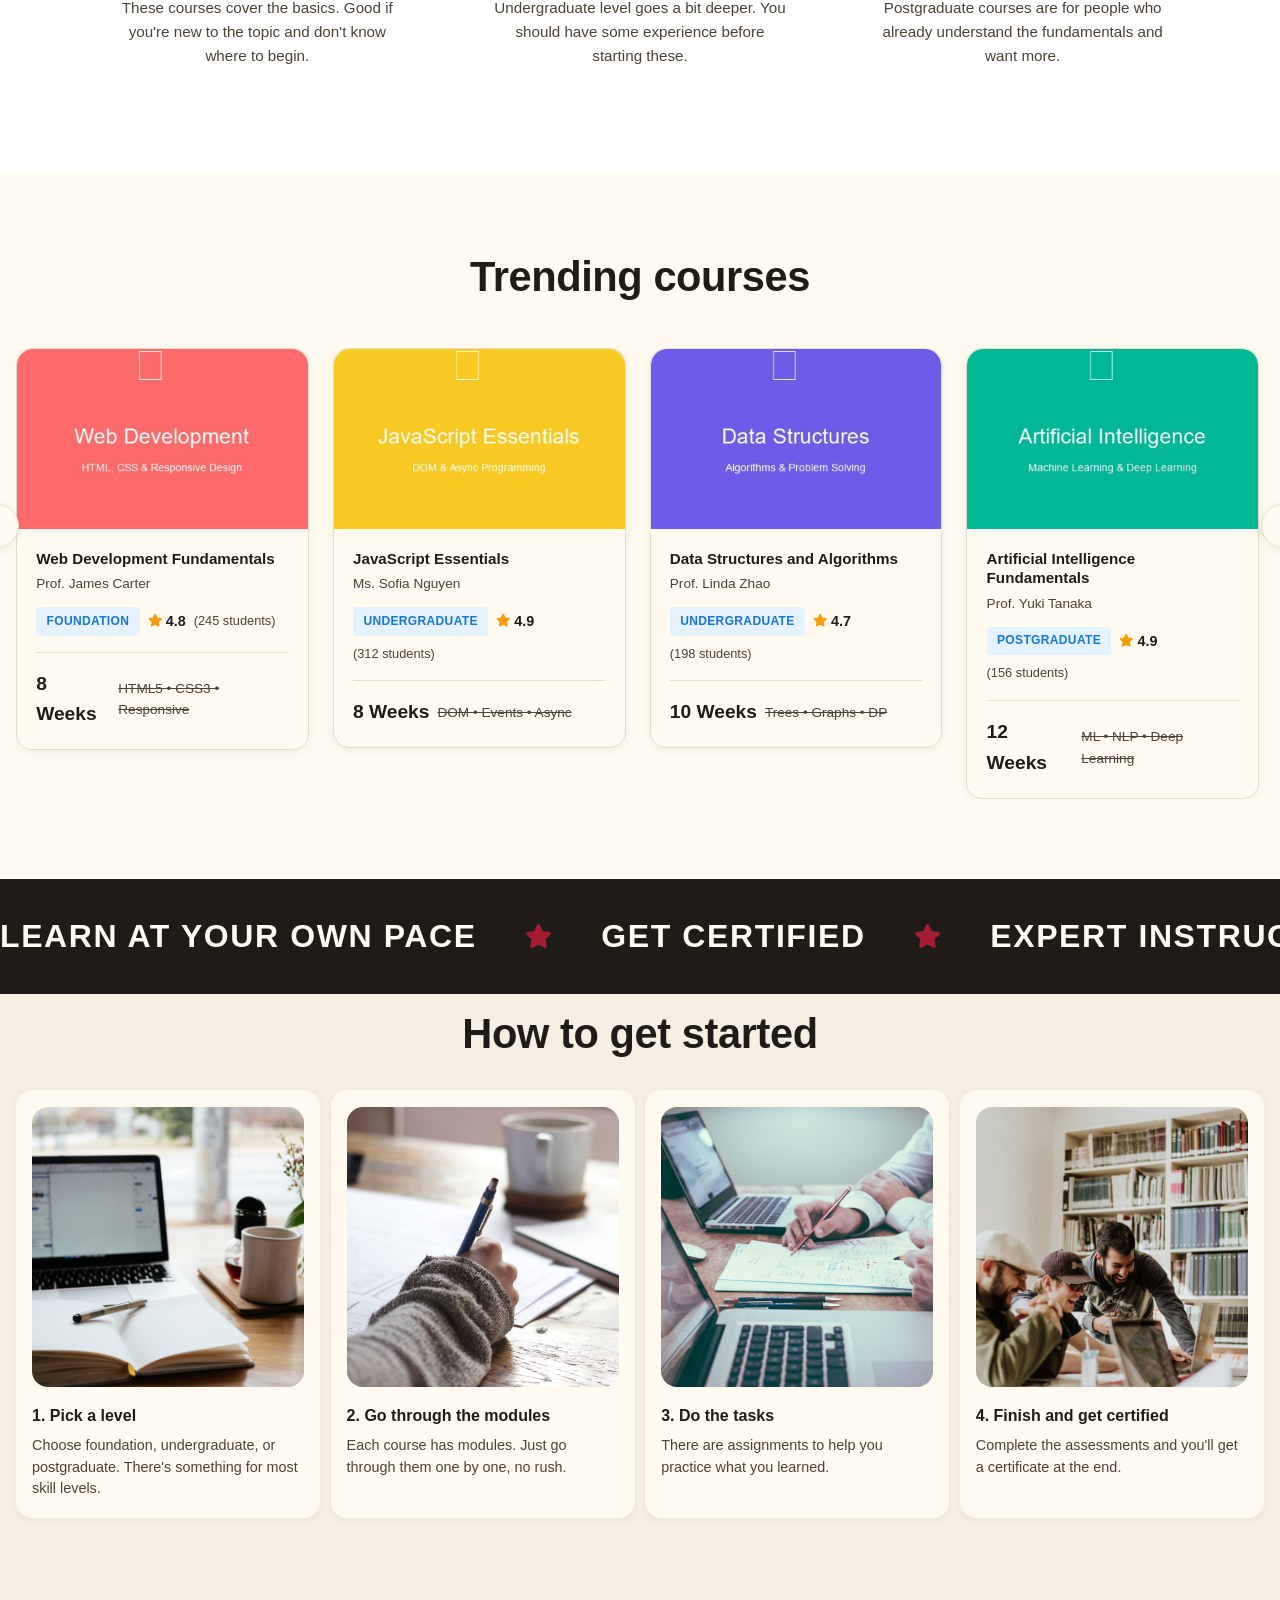
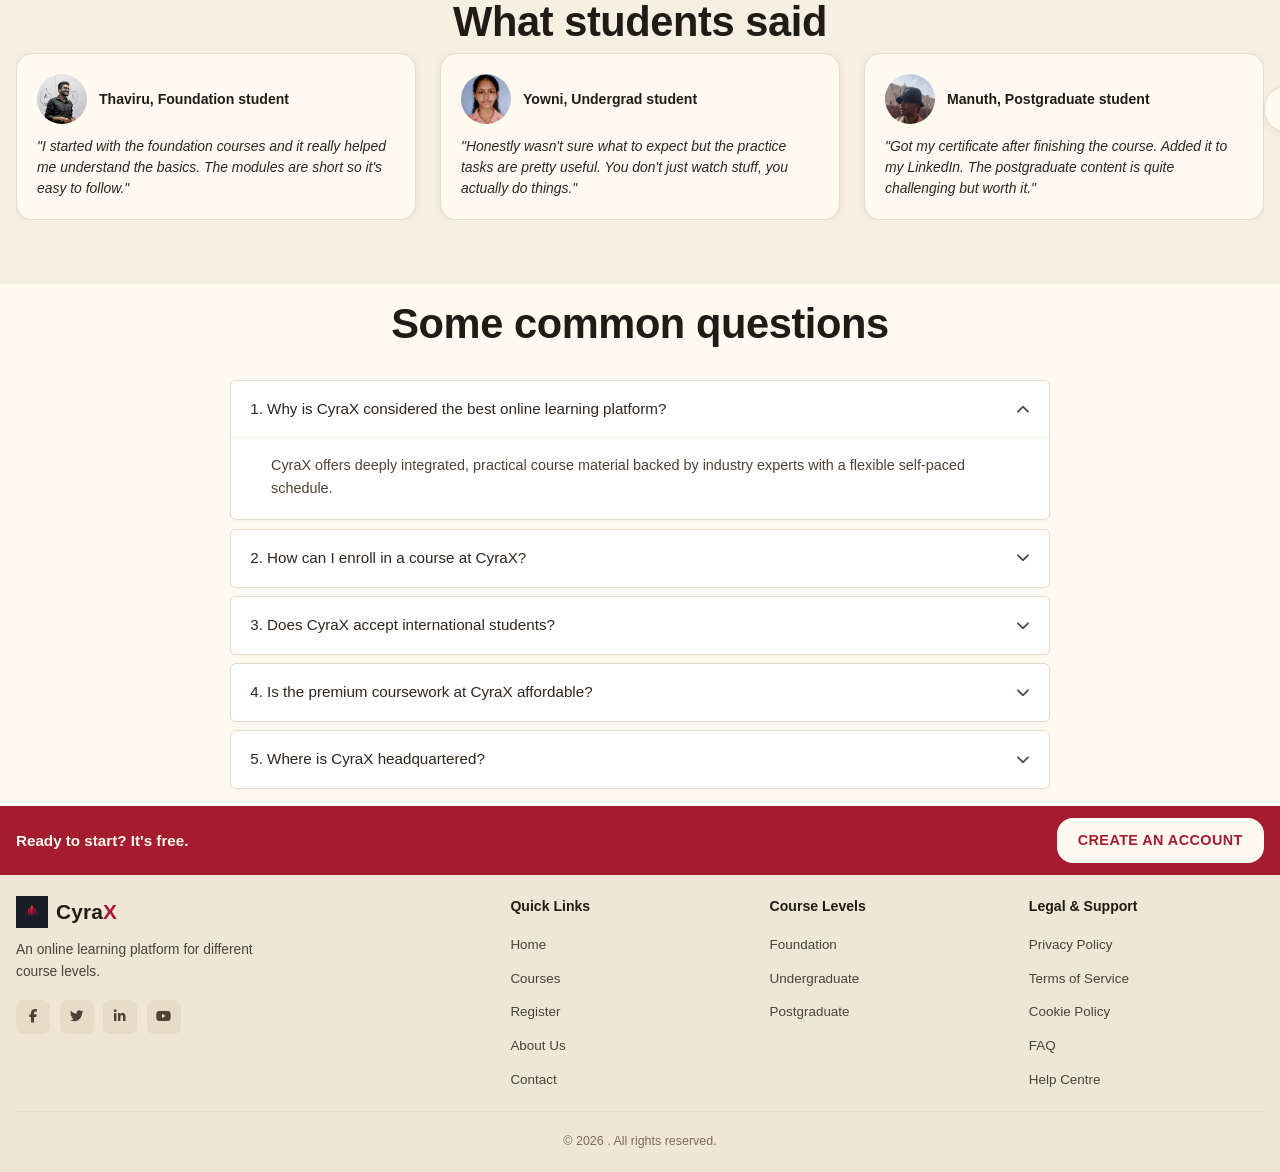
==== commit ea42a532: "edits to the site" ====
--- a/index.html
+++ b/index.html
@@ -208,25 +208,25 @@
       </div>
       <div class="crx-features-grid">
         <article class="crx-feature-card">
-          <img class="crx-feature-thumb" src="assets\guided_lessons.jpg" alt="Instructor teaching" />
+          <img class="crx-feature-thumb" src="assets/guided_lessons.jpg" alt="Instructor teaching" />
 
           <h3>Guided Lessons</h3>
           <p>Courses are split into small parts so it's easier to follow along.</p>
         </article>
         <article class="crx-feature-card">
-          <img class="crx-feature-thumb" src="assets\hands_on_practice.jpg" alt="Instructor teaching" />
+          <img class="crx-feature-thumb" src="assets/hands_on_practice.jpg" alt="Instructor teaching" />
 
           <h3>Practice Tasks</h3>
           <p>There are small exercises after each topic. Helps you actually remember stuff.</p>
         </article>
         <article class="crx-feature-card">
-          <img class="crx-feature-thumb" src="assets\flexible_schedule.jpg" alt="Instructor teaching" />
+          <img class="crx-feature-thumb" src="assets/flexible_schedule.jpg" alt="Instructor teaching" />
 
           <h3>Study When You Want</h3>
           <p>No deadlines, no live sessions. Just go at your own pace.</p>
         </article>
         <article class="crx-feature-card">
-          <img class="crx-feature-thumb" src="assets\career_outcomes.jpg" alt="Instructor teaching" />
+          <img class="crx-feature-thumb" src="assets/career_outcomes.jpg" alt="Instructor teaching" />
 
           <h3>Get a Certificate</h3>
           <p>Finish a course and you get a certificate. Could be useful for your CV.</p>
@@ -256,6 +256,107 @@
           <p>Postgraduate courses are for people who already understand the fundamentals and want more.</p>
         </div>
       </div>
+    </div>
+  </section>
+
+<!-- Trending courses section -->
+  <section class="crx-trending-courses-section">
+    <div class="crx-container">
+      <h2 class="crx-section-title" style="margin-bottom: 3rem; text-align: center;">Trending courses</h2>
+      
+      <div class="crx-trending-carousel" id="trendingCarousel">
+        <!-- Course Card 1: Web Development Fundamentals -->
+        <a href="courses.html?course=c2" class="crx-trending-card" style="text-decoration: none; color: inherit;">
+          <div class="crx-trending-image">
+            <img src="assets/courses/course-web-development-fundamentals.jpg" alt="Web Development Fundamentals" />
+          </div>
+          <div class="crx-trending-content">
+            <h3 class="crx-trending-title">Web Development Fundamentals</h3>
+            <p class="crx-trending-instructor">Prof. James Carter</p>
+            <div class="crx-trending-meta">
+              <span class="crx-trending-badge">Foundation</span>
+              <span class="crx-trending-rating">
+                <i class="fas fa-star"></i> 4.8
+              </span>
+              <span class="crx-trending-reviews">(245 students)</span>
+            </div>
+            <div class="crx-trending-price">
+              <span class="crx-trending-current">8 Weeks</span>
+              <span class="crx-trending-original">HTML5 • CSS3 • Responsive</span>
+            </div>
+          </div>
+        </a>
+
+        <!-- Course Card 2: JavaScript Essentials -->
+        <a href="courses.html?course=c3" class="crx-trending-card" style="text-decoration: none; color: inherit;">
+          <div class="crx-trending-image">
+            <img src="assets/courses/course-javascript-essentials.jpg" alt="JavaScript Essentials" />
+          </div>
+          <div class="crx-trending-content">
+            <h3 class="crx-trending-title">JavaScript Essentials</h3>
+            <p class="crx-trending-instructor">Ms. Sofia Nguyen</p>
+            <div class="crx-trending-meta">
+              <span class="crx-trending-badge">Undergraduate</span>
+              <span class="crx-trending-rating">
+                <i class="fas fa-star"></i> 4.9
+              </span>
+              <span class="crx-trending-reviews">(312 students)</span>
+            </div>
+            <div class="crx-trending-price">
+              <span class="crx-trending-current">8 Weeks</span>
+              <span class="crx-trending-original">DOM • Events • Async</span>
+            </div>
+          </div>
+        </a>
+
+        <!-- Course Card 3: Data Structures and Algorithms -->
+        <a href="courses.html?course=c5" class="crx-trending-card" style="text-decoration: none; color: inherit;">
+          <div class="crx-trending-image">
+            <img src="assets/courses/course-data-structures-and-algorithms.jpg" alt="Data Structures and Algorithms" />
+          </div>
+          <div class="crx-trending-content">
+            <h3 class="crx-trending-title">Data Structures and Algorithms</h3>
+            <p class="crx-trending-instructor">Prof. Linda Zhao</p>
+            <div class="crx-trending-meta">
+              <span class="crx-trending-badge">Undergraduate</span>
+              <span class="crx-trending-rating">
+                <i class="fas fa-star"></i> 4.7
+              </span>
+              <span class="crx-trending-reviews">(198 students)</span>
+            </div>
+            <div class="crx-trending-price">
+              <span class="crx-trending-current">10 Weeks</span>
+              <span class="crx-trending-original">Trees • Graphs • DP</span>
+            </div>
+          </div>
+        </a>
+
+        <!-- Course Card 4: Artificial Intelligence Fundamentals -->
+        <a href="courses.html?course=c10" class="crx-trending-card" style="text-decoration: none; color: inherit;">
+          <div class="crx-trending-image">
+            <img src="assets/courses/course-artificial-intelligence-fundamentals.jpg" alt="Artificial Intelligence Fundamentals" />
+          </div>
+          <div class="crx-trending-content">
+            <h3 class="crx-trending-title">Artificial Intelligence Fundamentals</h3>
+            <p class="crx-trending-instructor">Prof. Yuki Tanaka</p>
+            <div class="crx-trending-meta">
+              <span class="crx-trending-badge">Postgraduate</span>
+              <span class="crx-trending-rating">
+                <i class="fas fa-star"></i> 4.9
+              </span>
+              <span class="crx-trending-reviews">(156 students)</span>
+            </div>
+            <div class="crx-trending-price">
+              <span class="crx-trending-current">12 Weeks</span>
+              <span class="crx-trending-original">ML • NLP • Deep Learning</span>
+            </div>
+          </div>
+        </a>
+      </div>
+
+      <!-- Navigation arrows -->
+      <button class="crx-trending-prev" id="trendingPrev" aria-label="Previous course"><i class="fas fa-chevron-left"></i></button>
+      <button class="crx-trending-next" id="trendingNext" aria-label="Next course"><i class="fas fa-chevron-right"></i></button>
     </div>
   </section>
 
@@ -324,7 +425,7 @@
 <!-- 10 Testimonials -->
           <div class="crx-feedback-card">
             <div class="crx-feedback-header">
-              <img class="crx-feedback-avatar" src="assets\student_1.jpeg" alt="Sarah" />
+              <img class="crx-feedback-avatar" src="assets/student_1.jpeg" alt="Sarah" />
               <span class="crx-feedback-name">Thaviru, Foundation student</span>
             </div>
             <p>"I started with the foundation courses and it really helped me understand the basics. The modules are
--- a/css/components.css
+++ b/css/components.css
@@ -108,6 +108,211 @@
 
 .crx-text-link:hover {
   transform: translateX(4px);
+}
+
+/* ---- Trending Courses Section ---- */
+.crx-trending-courses-section {
+  padding: 5rem 0;
+  background: var(--white);
+  position: relative;
+}
+
+.crx-trending-carousel {
+  display: flex;
+  gap: 1.5rem;
+  position: relative;
+  z-index: 1;
+  overflow-x: auto;
+  scroll-behavior: smooth;
+  -webkit-overflow-scrolling: touch;
+  scrollbar-width: none;
+}
+
+.crx-trending-carousel::-webkit-scrollbar {
+  display: none;
+}
+
+@media (max-width: 1200px) {
+  .crx-trending-carousel {
+    gap: 1.2rem;
+  }
+}
+
+@media (max-width: 768px) {
+  .crx-trending-carousel {
+    gap: 1rem;
+  }
+}
+
+.crx-trending-card {
+  background: var(--white);
+  border: 1px solid var(--border);
+  border-radius: var(--radius);
+  overflow: hidden;
+  transition: transform var(--transition), box-shadow var(--transition);
+  box-shadow: var(--card-shadow);
+  display: flex;
+  flex-direction: column;
+  height: 100%;
+  flex: 0 0 calc(25% - 1.2rem);
+  min-width: 260px;
+  cursor: pointer;
+}
+
+.crx-trending-card:hover {
+  transform: translateY(-8px);
+  box-shadow: 0 12px 32px rgba(0, 0, 0, 0.12);
+}
+
+.crx-trending-image {
+  width: 100%;
+  height: 180px;
+  overflow: hidden;
+  background: var(--bg);
+  border-radius: var(--radius) var(--radius) 0 0;
+}
+
+.crx-trending-image img {
+  width: 100%;
+  height: 100%;
+  object-fit: cover;
+  transition: transform var(--transition);
+}
+
+.crx-trending-card:hover .crx-trending-image img {
+  transform: scale(1.05);
+}
+
+.crx-trending-content {
+  padding: 1.2rem;
+  display: flex;
+  flex-direction: column;
+  flex: 1;
+}
+
+.crx-trending-title {
+  font-size: 0.95rem;
+  font-weight: 700;
+  color: var(--dark);
+  margin: 0 0 0.5rem 0;
+  line-height: 1.4;
+  display: -webkit-box;
+  -webkit-line-clamp: 2;
+  -webkit-box-orient: vertical;
+  overflow: hidden;
+}
+
+.crx-trending-instructor {
+  font-size: 0.85rem;
+  color: var(--mid);
+  margin-bottom: 0.75rem;
+  display: -webkit-box;
+  -webkit-line-clamp: 1;
+  -webkit-box-orient: vertical;
+  overflow: hidden;
+}
+
+.crx-trending-meta {
+  display: flex;
+  align-items: center;
+  gap: 0.5rem;
+  margin-bottom: 1rem;
+  flex-wrap: wrap;
+}
+
+.crx-trending-badge {
+  background: #e3f2fd;
+  color: #1976d2;
+  font-size: 0.75rem;
+  font-weight: 700;
+  padding: 0.3rem 0.65rem;
+  border-radius: 4px;
+  text-transform: uppercase;
+  letter-spacing: 0.03em;
+}
+
+.crx-trending-rating {
+  font-size: 0.9rem;
+  color: var(--dark);
+  font-weight: 600;
+  display: flex;
+  align-items: center;
+  gap: 0.25rem;
+}
+
+.crx-trending-rating i {
+  color: #f59e0b;
+  font-size: 0.8rem;
+}
+
+.crx-trending-reviews {
+  font-size: 0.8rem;
+  color: var(--mid);
+}
+
+.crx-trending-price {
+  display: flex;
+  align-items: center;
+  gap: 0.5rem;
+  margin-top: auto;
+  padding-top: 1rem;
+  border-top: 1px solid var(--border);
+}
+
+.crx-trending-current {
+  font-size: 1.2rem;
+  font-weight: 800;
+  color: var(--dark);
+}
+
+.crx-trending-original {
+  font-size: 0.85rem;
+  color: var(--mid);
+  text-decoration: line-through;
+}
+
+.crx-trending-prev,
+.crx-trending-next {
+  position: absolute;
+  top: 50%;
+  transform: translateY(-50%);
+  width: 44px;
+  height: 44px;
+  background: var(--white);
+  border: 1px solid var(--border);
+  border-radius: 50%;
+  cursor: pointer;
+  display: flex;
+  align-items: center;
+  justify-content: center;
+  color: var(--dark);
+  font-size: 1rem;
+  transition: all var(--transition);
+  z-index: 10;
+  box-shadow: 0 2px 8px rgba(0, 0, 0, 0.08);
+}
+
+.crx-trending-prev:hover,
+.crx-trending-next:hover {
+  background: var(--primary);
+  color: var(--white);
+  border-color: var(--primary);
+  box-shadow: 0 4px 12px rgba(0, 0, 0, 0.15);
+}
+
+.crx-trending-prev {
+  left: -25px;
+}
+
+.crx-trending-next {
+  right: -25px;
+}
+
+@media (max-width: 1024px) {
+  .crx-trending-prev,
+  .crx-trending-next {
+    display: none;
+  }
 }
 
 /* ---- Feedback / Testimonial Section ---- */
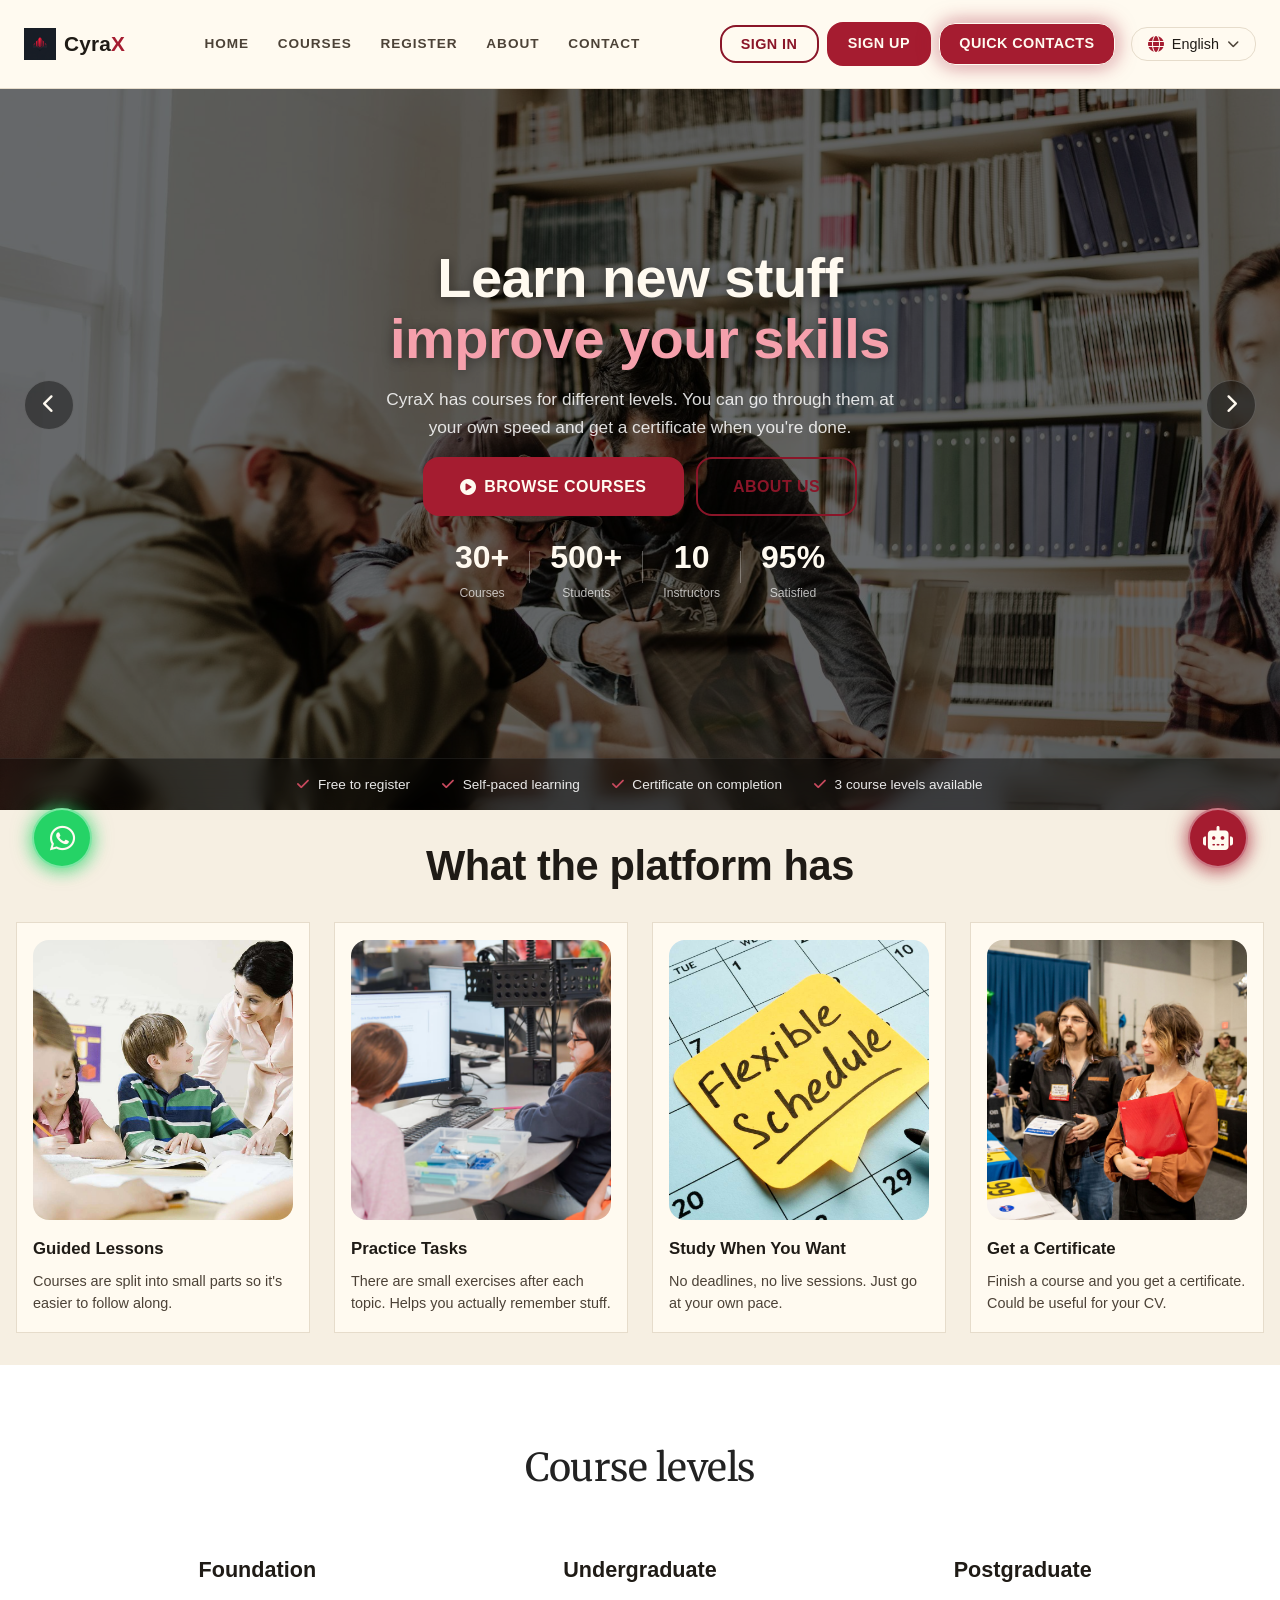
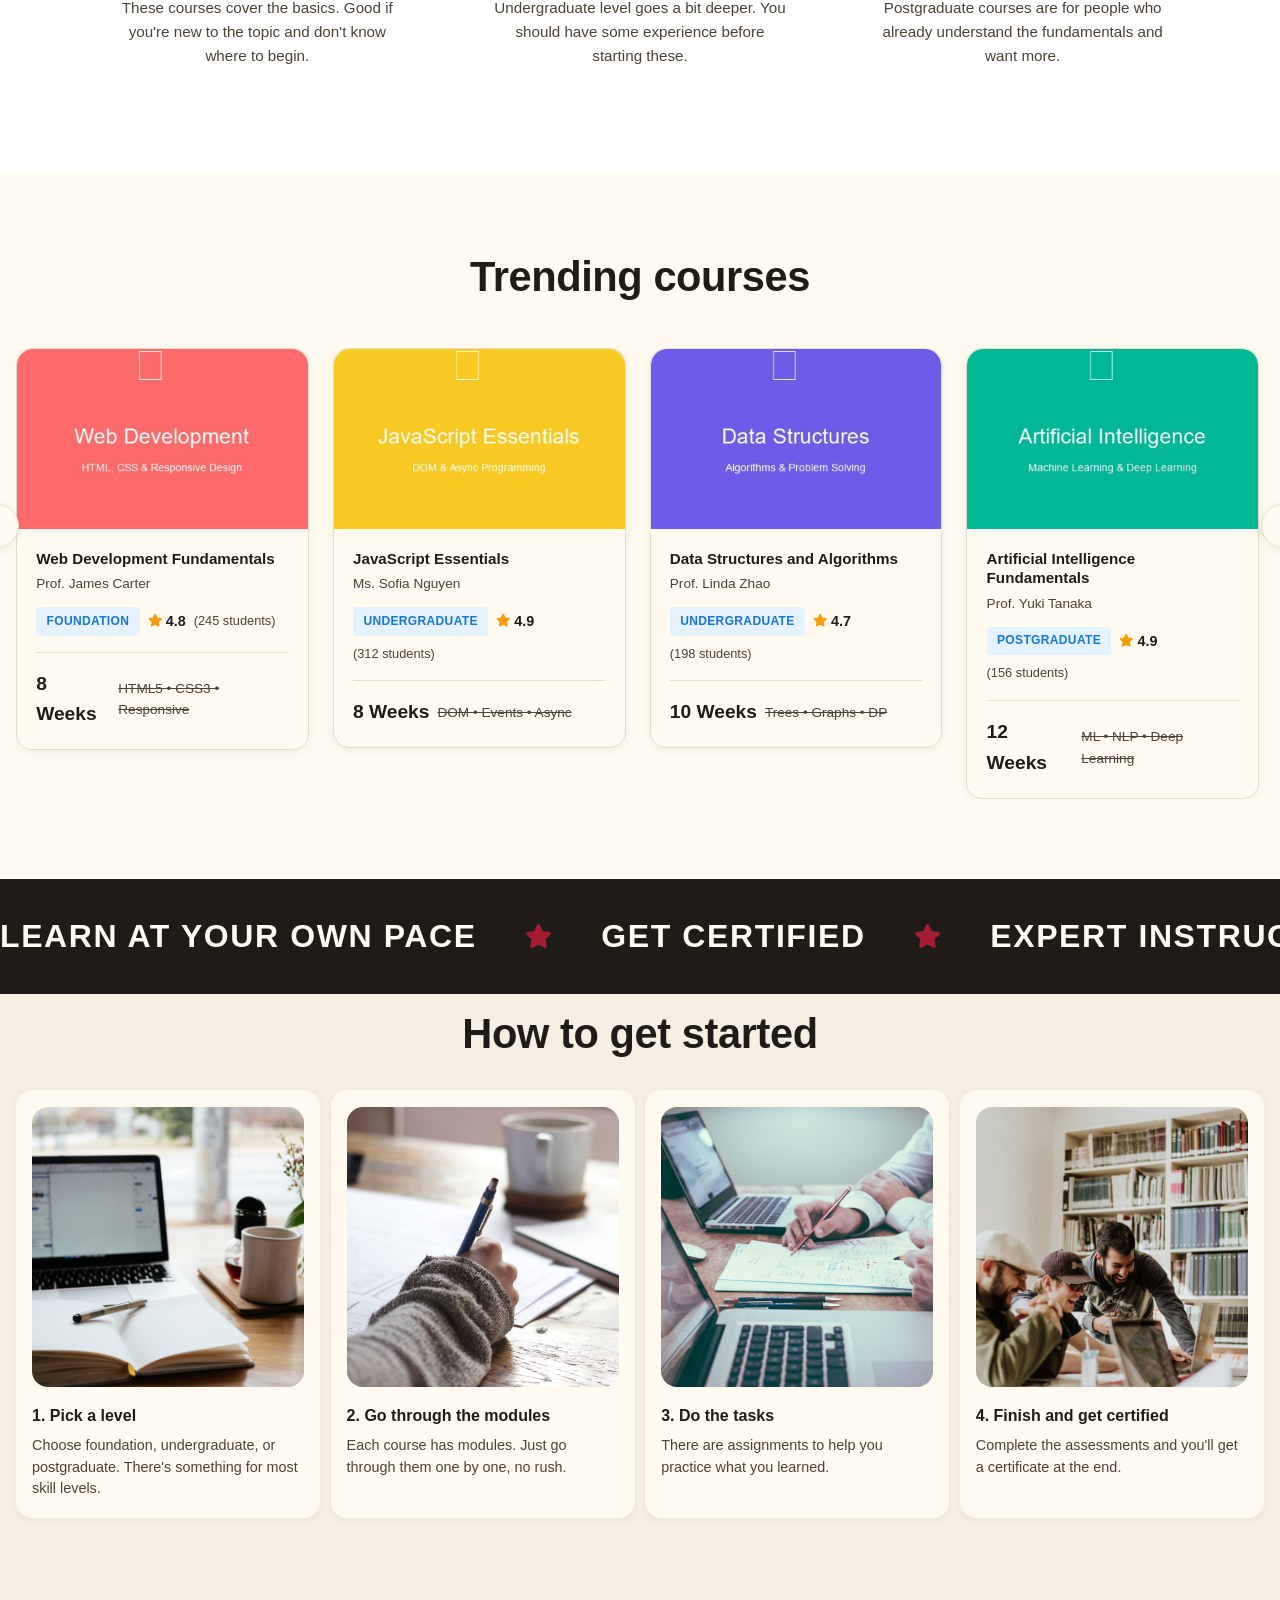
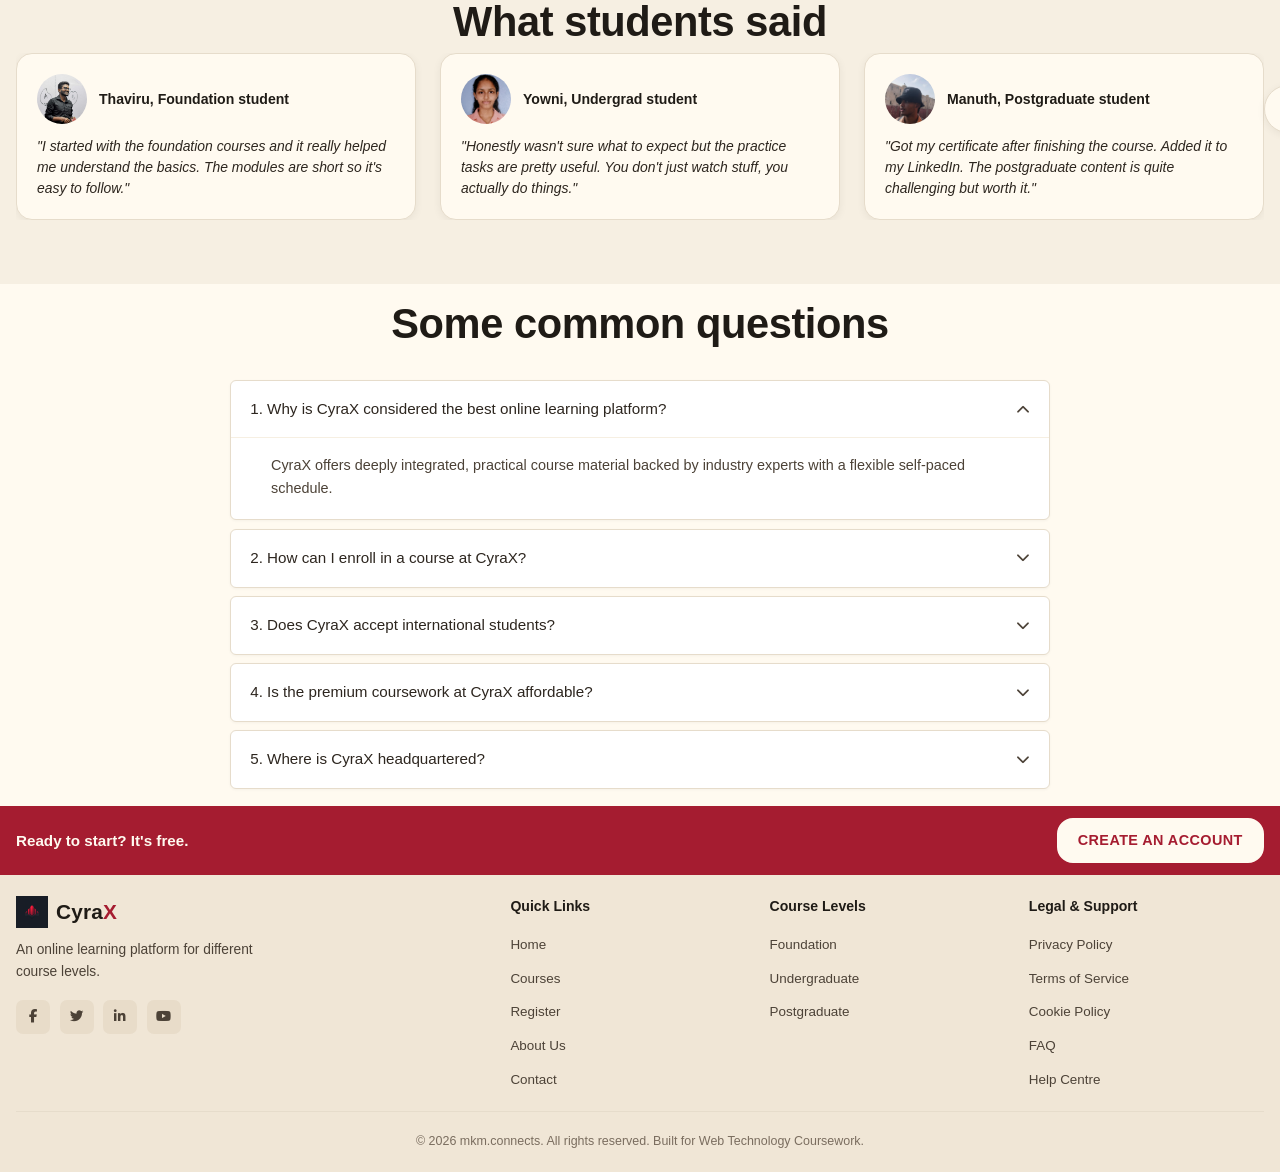
==== commit ee55b7f2: "edits to the website" ====
--- a/index.html
+++ b/index.html
@@ -605,7 +605,7 @@
         </div>
       </div>
       <div class="crx-footer-bottom">
-        <p>&copy; 2026 . All rights reserved.</p>
+        <p>&copy; 2026 mkm.connects. All rights reserved. Built for Web Technology Coursework.</p>
       </div>
     </div>
   </footer>
--- a/css/components.css
+++ b/css/components.css
@@ -30,6 +30,97 @@
   text-align: center;
   box-shadow: none;
   transition: transform var(--transition);
+}
+
+/* ---- Contact Hero Image Section ---- */
+.crx-contact-hero-image-section {
+  width: 100%;
+  height: auto;
+  overflow: hidden;
+  background: var(--bg);
+}
+
+.crx-contact-hero-image-wrapper {
+  position: relative;
+  width: 100%;
+  height: 500px;
+  overflow: hidden;
+  display: flex;
+  align-items: center;
+  justify-content: center;
+}
+
+@media (max-width: 768px) {
+  .crx-contact-hero-image-wrapper {
+    height: 300px;
+  }
+}
+
+@media (max-width: 480px) {
+  .crx-contact-hero-image-wrapper {
+    height: 220px;
+  }
+}
+
+.crx-contact-hero-image {
+  width: 100%;
+  height: 100%;
+  object-fit: cover;
+  display: block;
+  transition: transform 0.6s ease;
+}
+
+.crx-contact-hero-image-wrapper:hover .crx-contact-hero-image {
+  transform: scale(1.05);
+}
+
+.crx-contact-hero-overlay {
+  position: absolute;
+  top: 0;
+  left: 0;
+  right: 0;
+  bottom: 0;
+  background: linear-gradient(135deg, rgba(0, 0, 0, 0.3) 0%, rgba(0, 0, 0, 0.1) 100%);
+  pointer-events: none;
+}
+
+/* ---- Enrollment Progress Section ---- */
+.crx-enrollment-section {
+  padding: 5rem 0;
+  background: var(--white);
+  border-top: 1px solid var(--border);
+  border-bottom: 1px solid var(--border);
+}
+
+.crx-section-subtitle {
+  text-align: center;
+  color: var(--mid);
+  font-size: 1rem;
+  margin-bottom: 3rem;
+  font-weight: 400;
+}
+
+.crx-chart-wrapper {
+  background: var(--white);
+  border: 1px solid var(--border);
+  border-radius: var(--radius-lg);
+  padding: 2rem;
+  box-shadow: var(--card-shadow);
+  max-width: 1000px;
+  margin: 0 auto;
+  position: relative;
+  height: 400px;
+}
+
+@media (max-width: 768px) {
+  .crx-chart-wrapper {
+    height: 300px;
+    padding: 1.5rem;
+  }
+}
+
+.crx-chart-wrapper canvas {
+  max-height: 100%;
 }
 
 /* How to Get Started Section*/
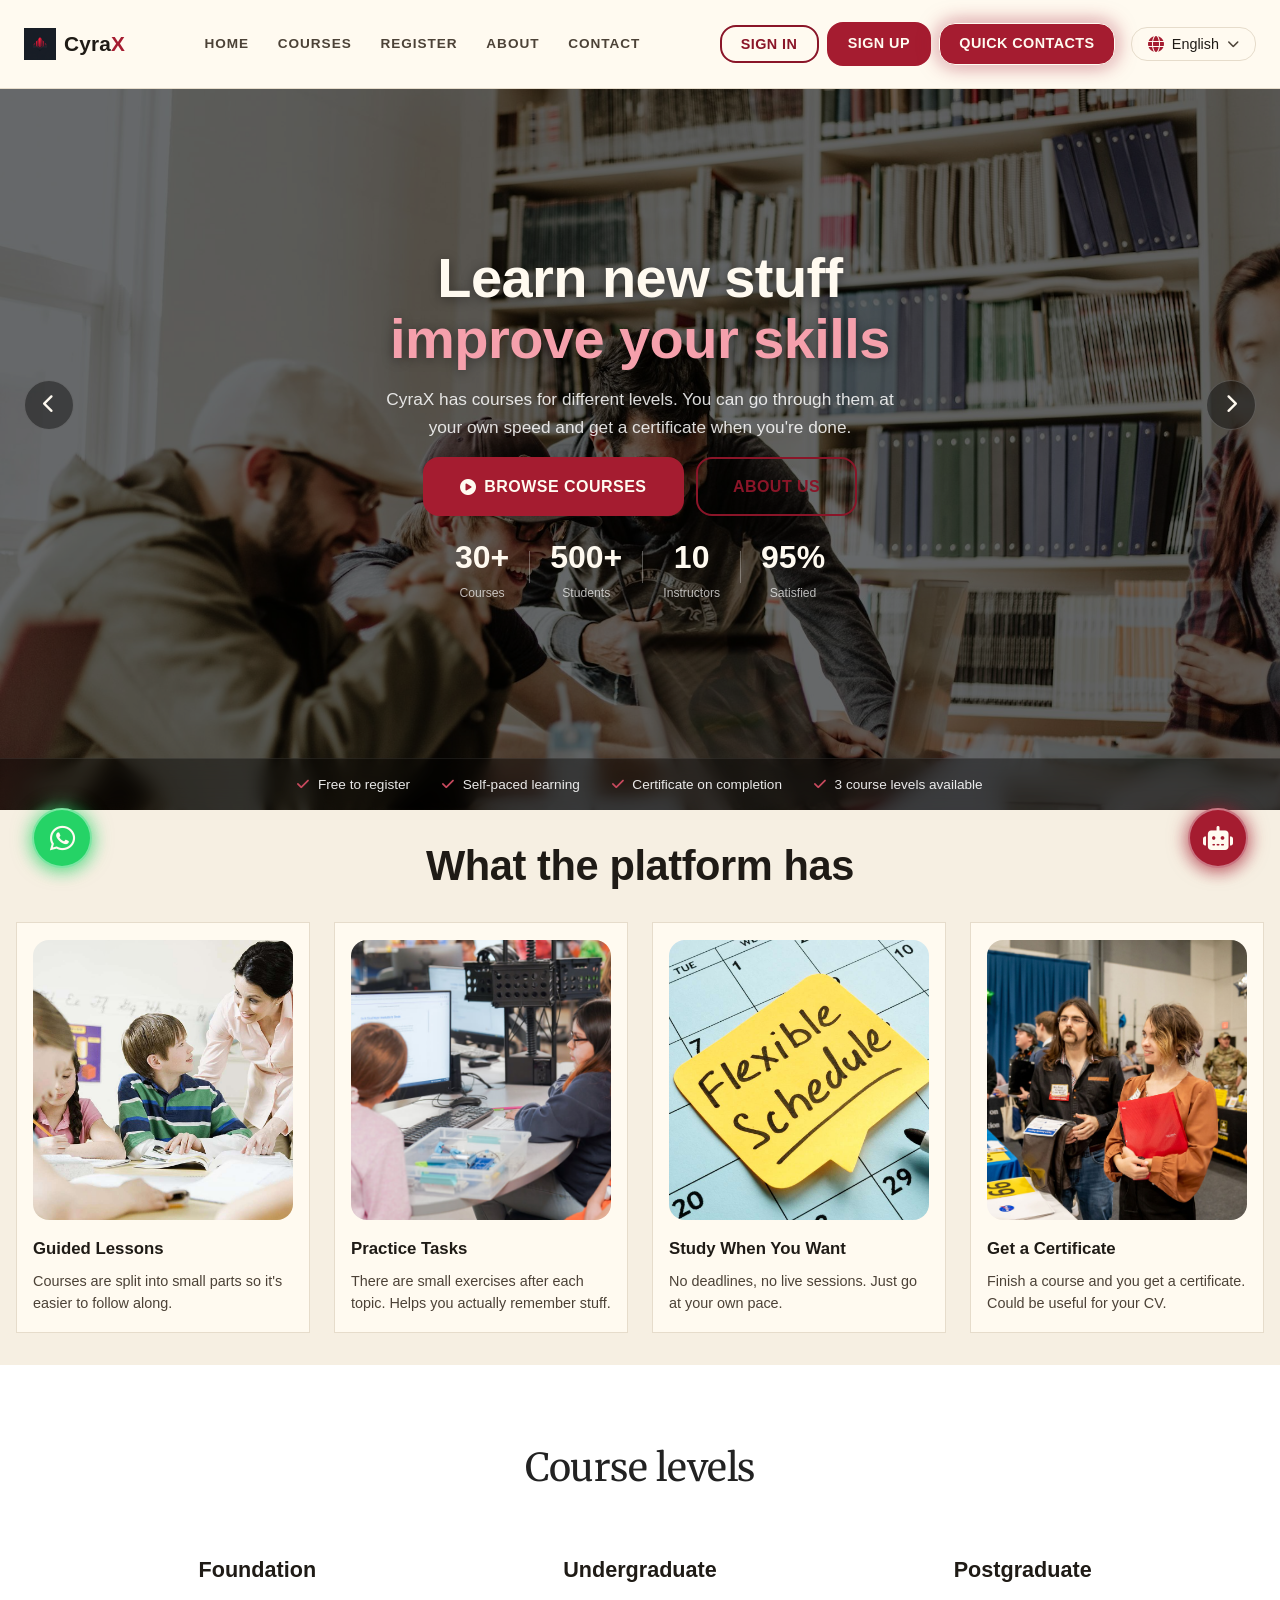
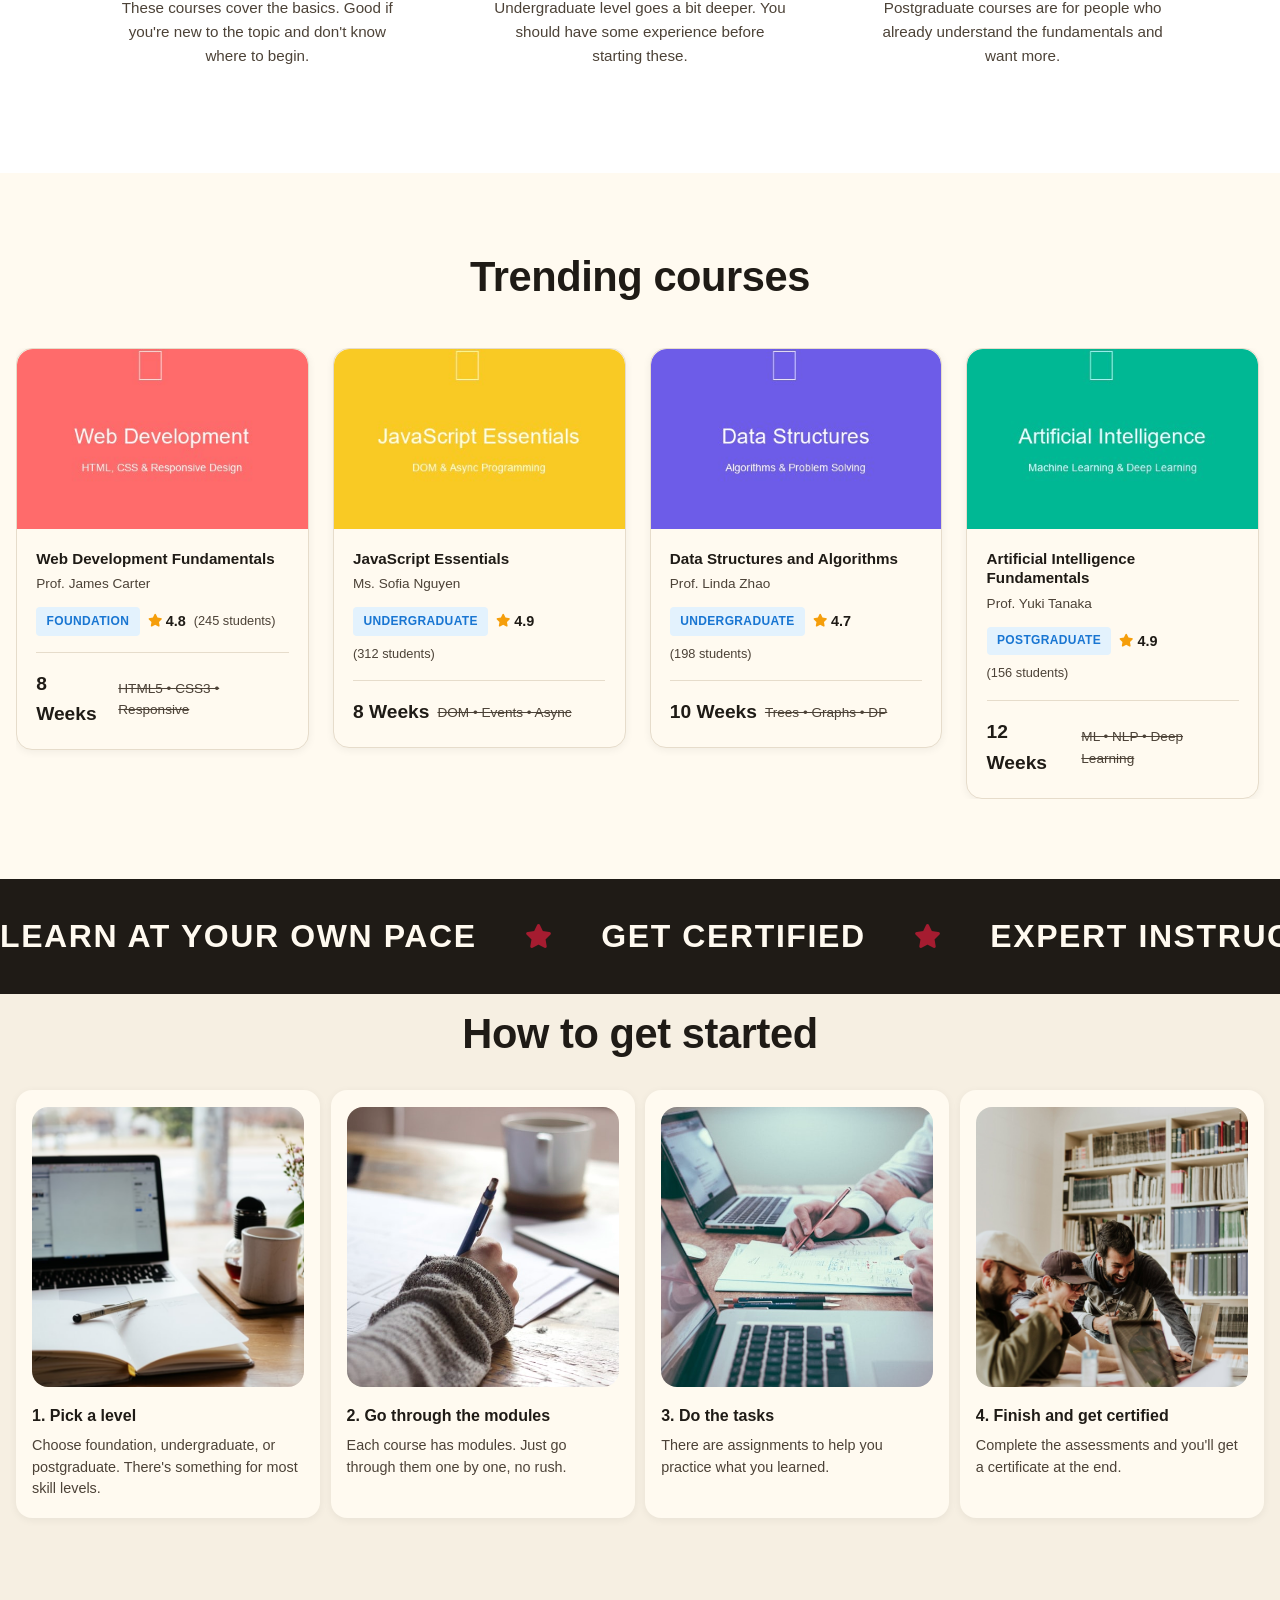
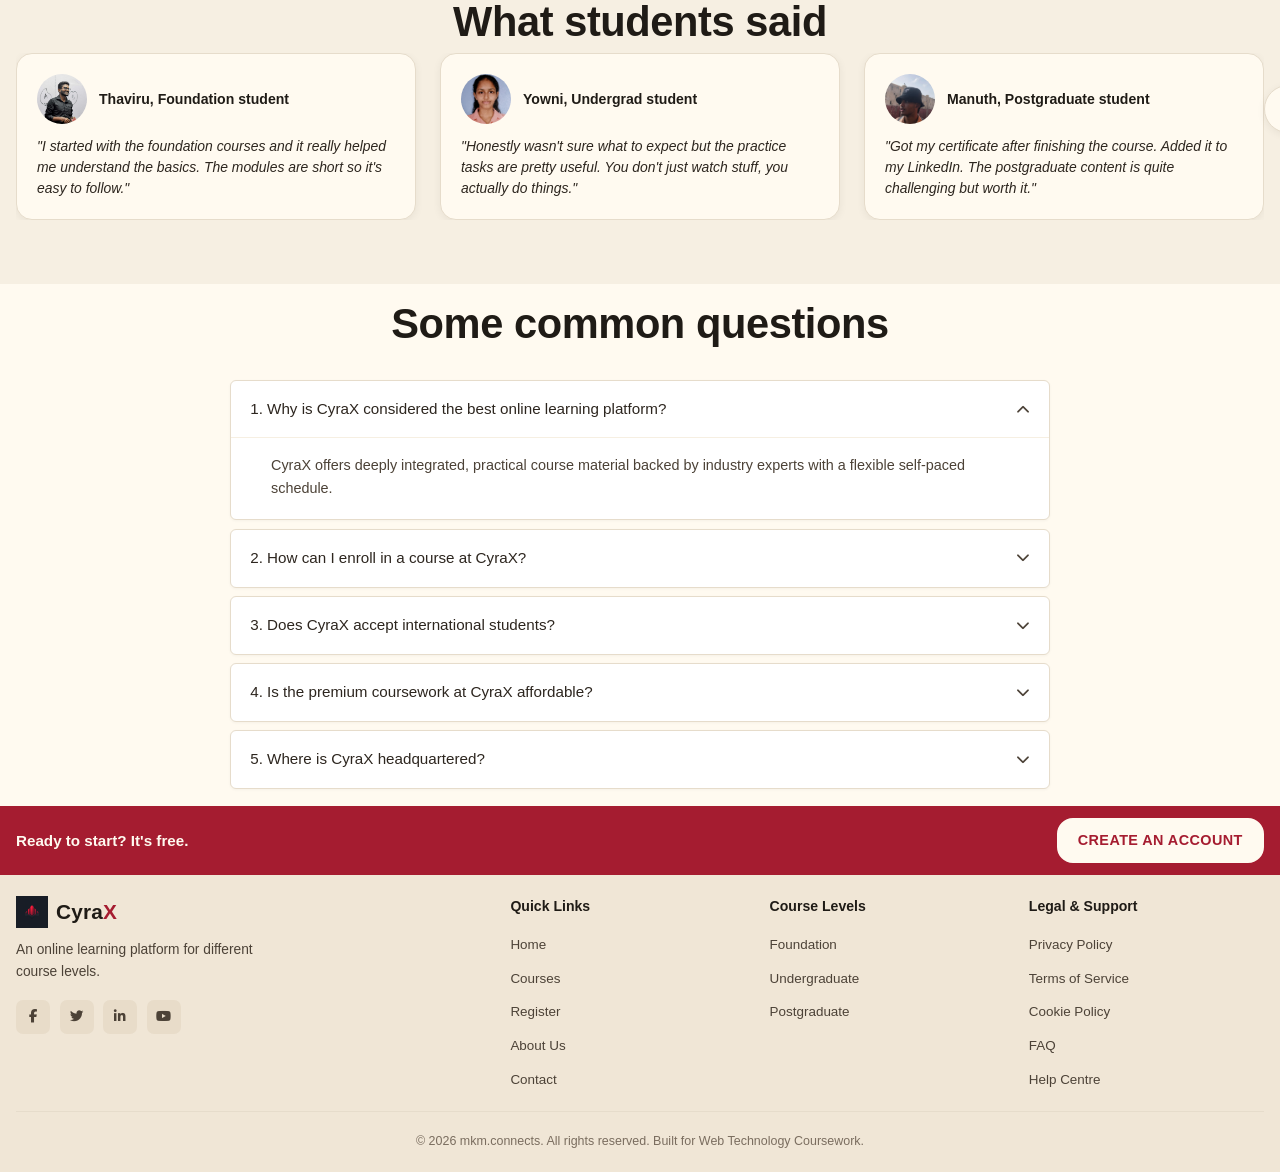
==== commit 89fd8e29: "edits to the site" ====
--- a/index.html
+++ b/index.html
@@ -353,10 +353,6 @@
           </div>
         </a>
       </div>
-
-      <!-- Navigation arrows -->
-      <button class="crx-trending-prev" id="trendingPrev" aria-label="Previous course"><i class="fas fa-chevron-left"></i></button>
-      <button class="crx-trending-next" id="trendingNext" aria-label="Next course"><i class="fas fa-chevron-right"></i></button>
     </div>
   </section>
 
